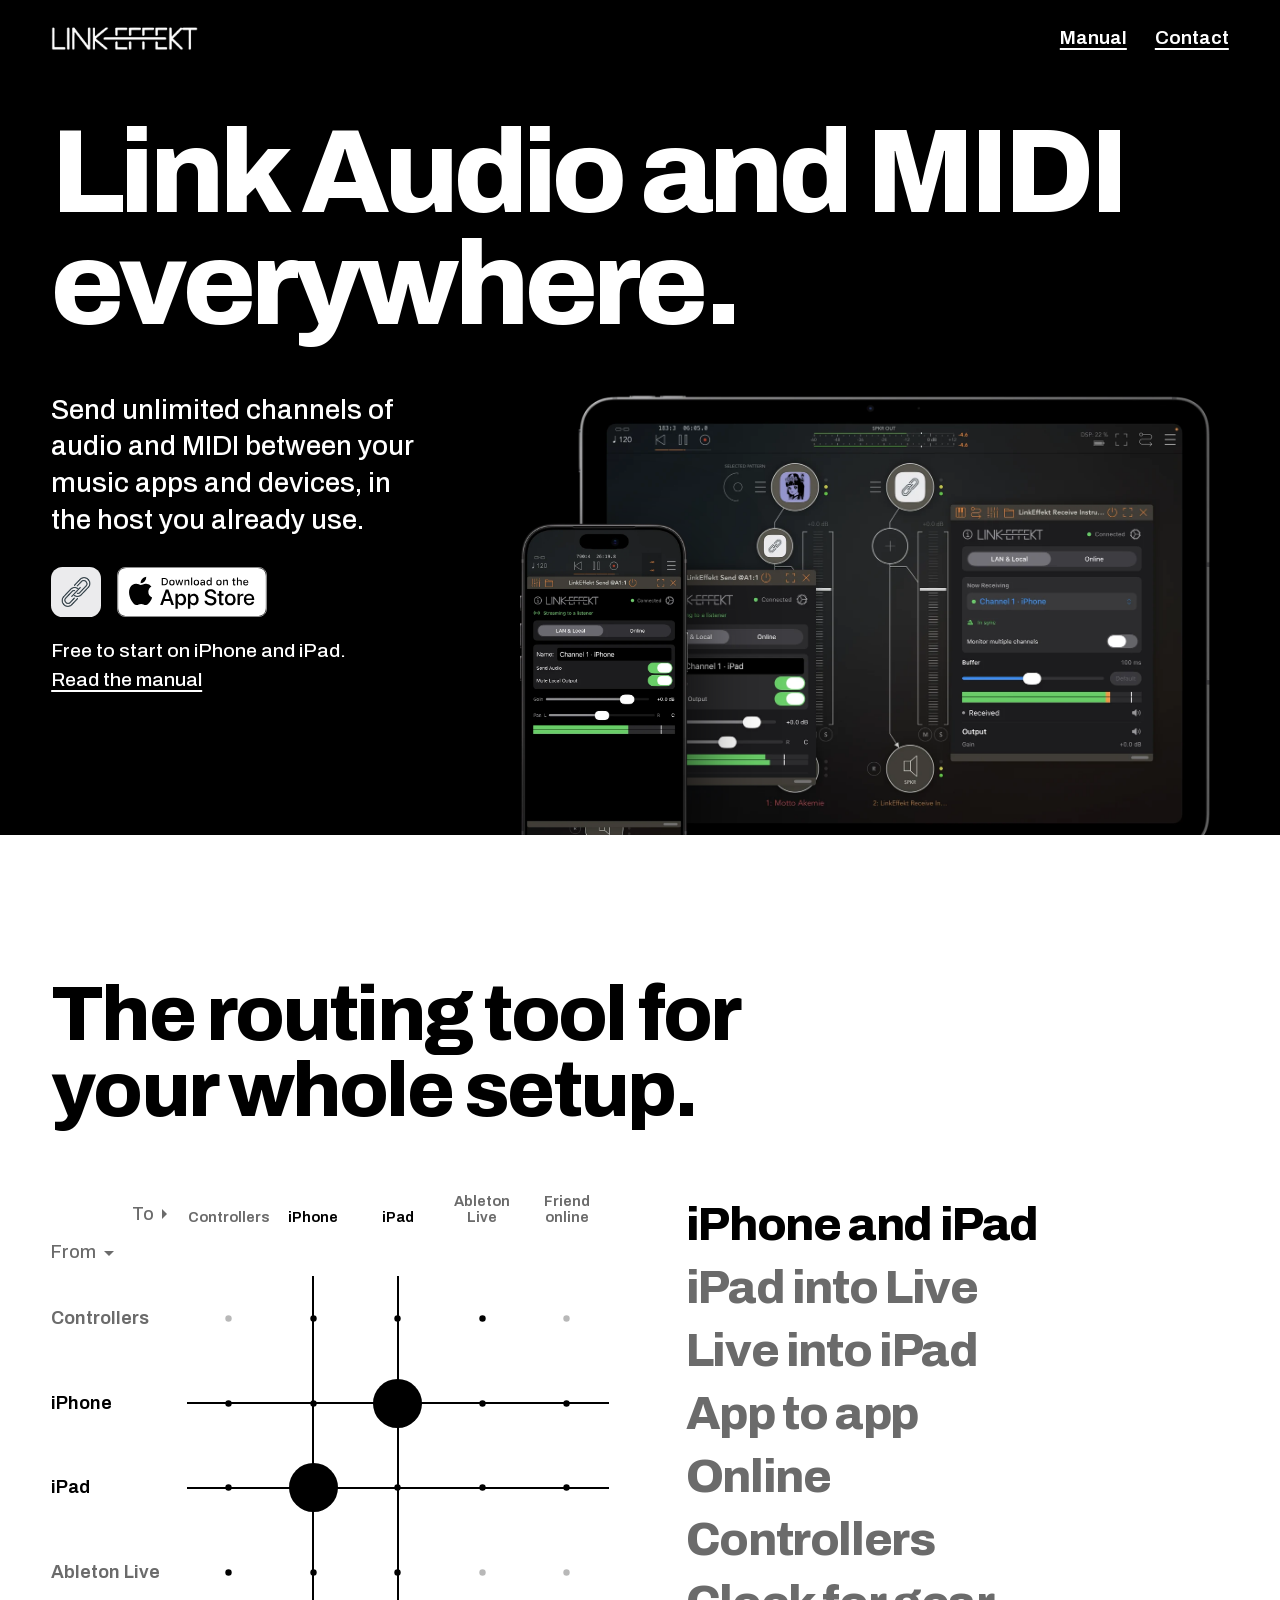
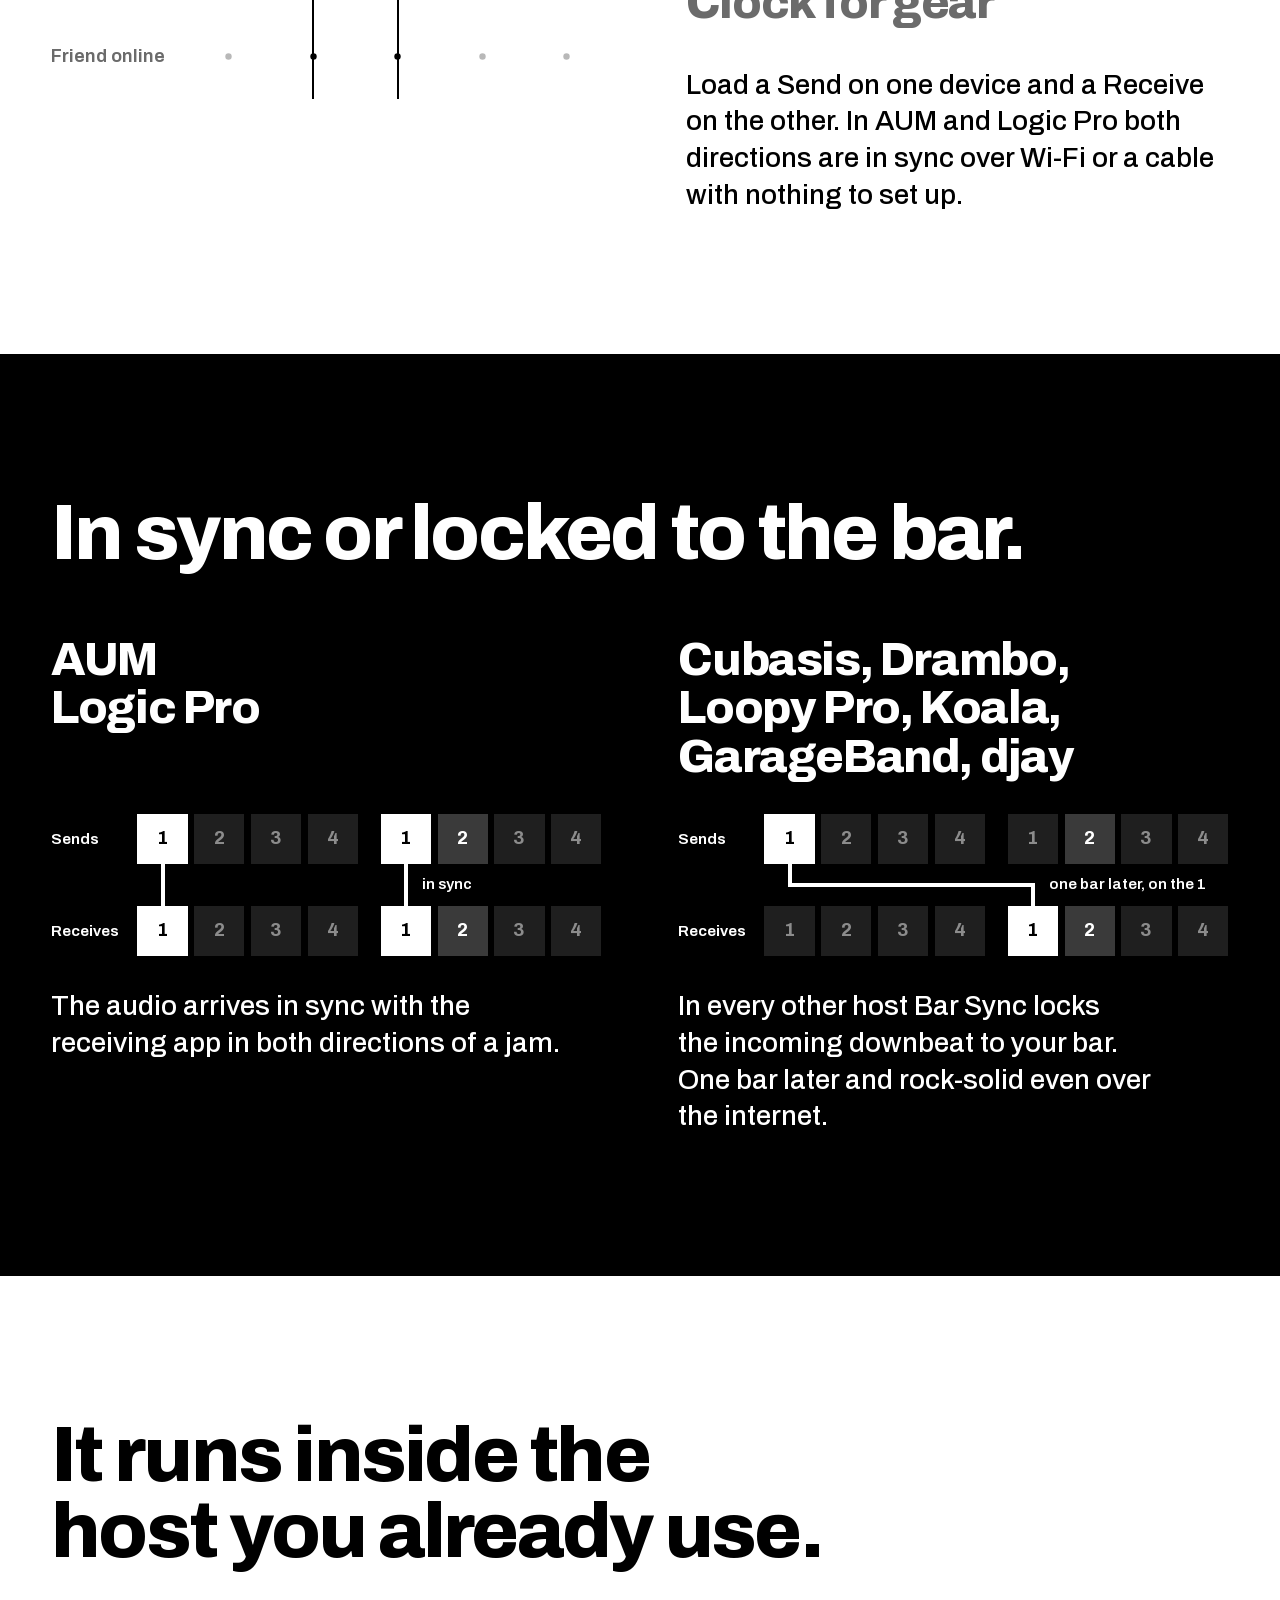
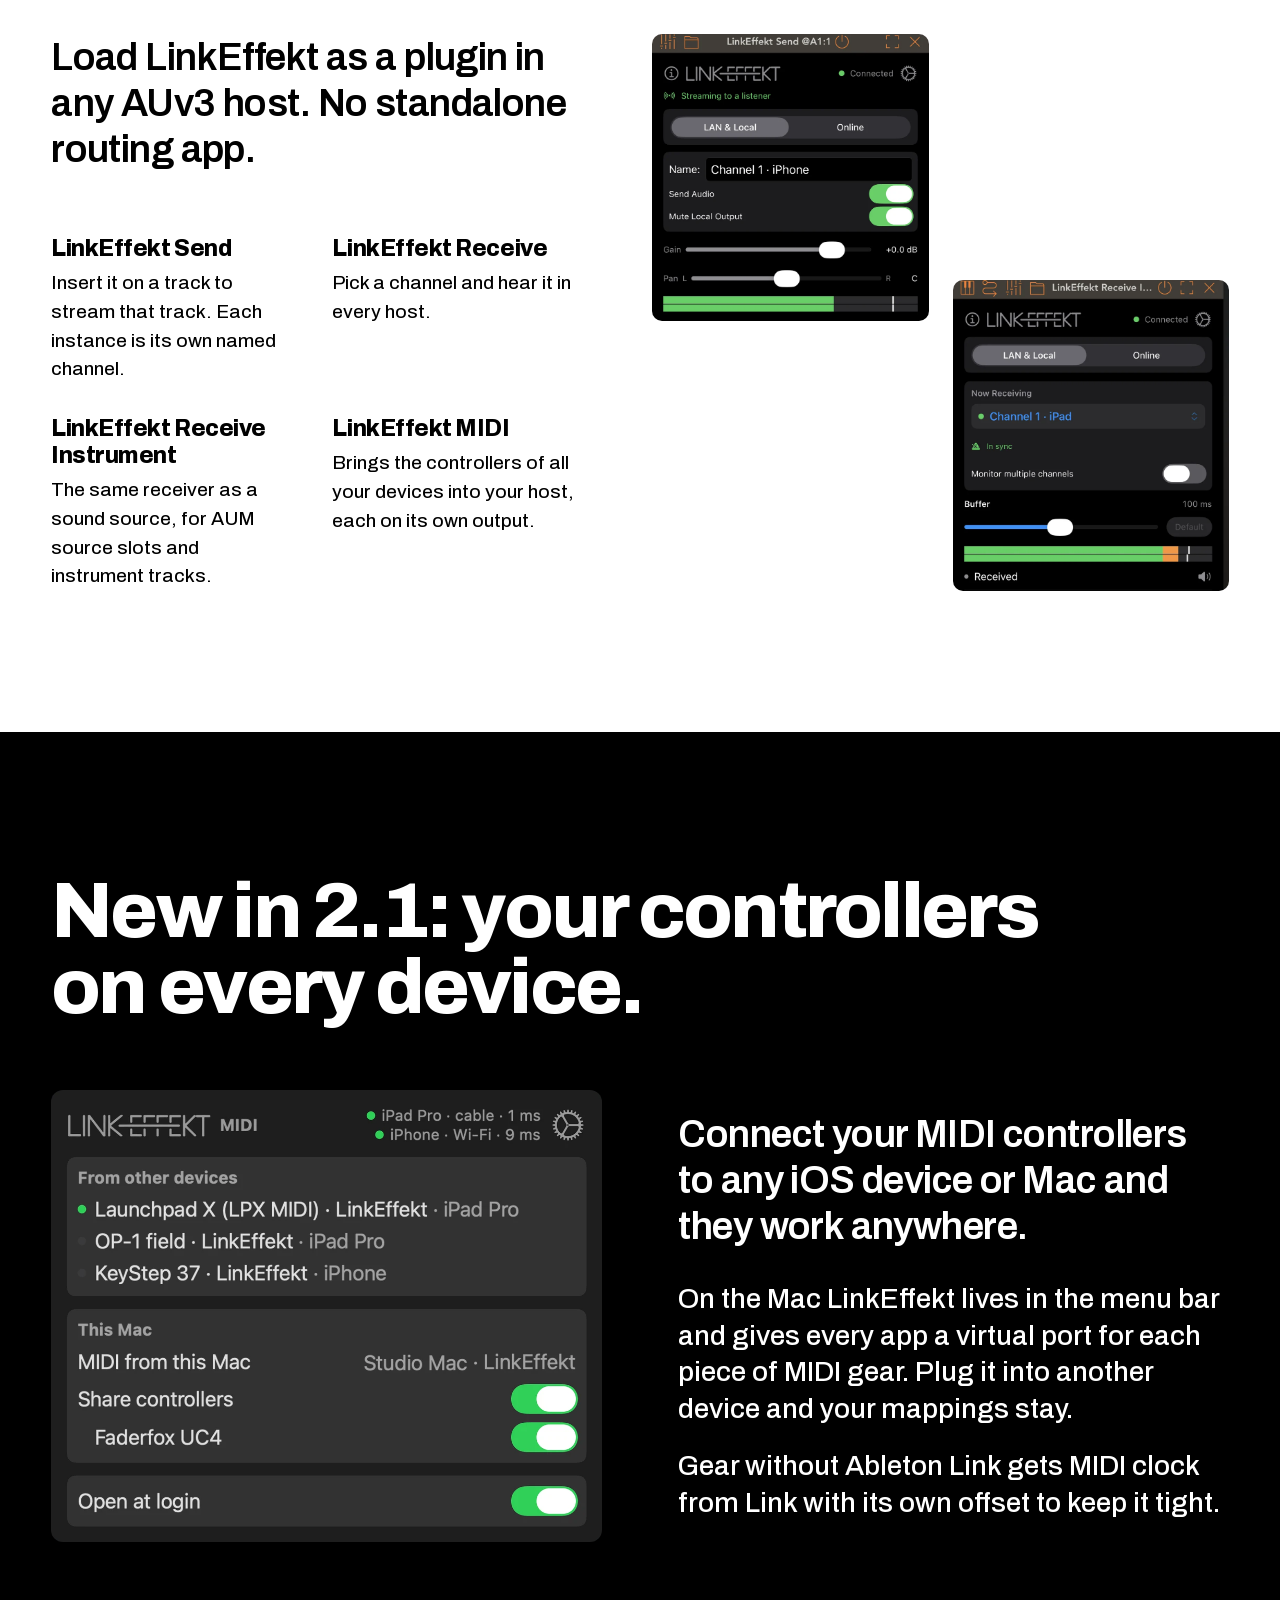
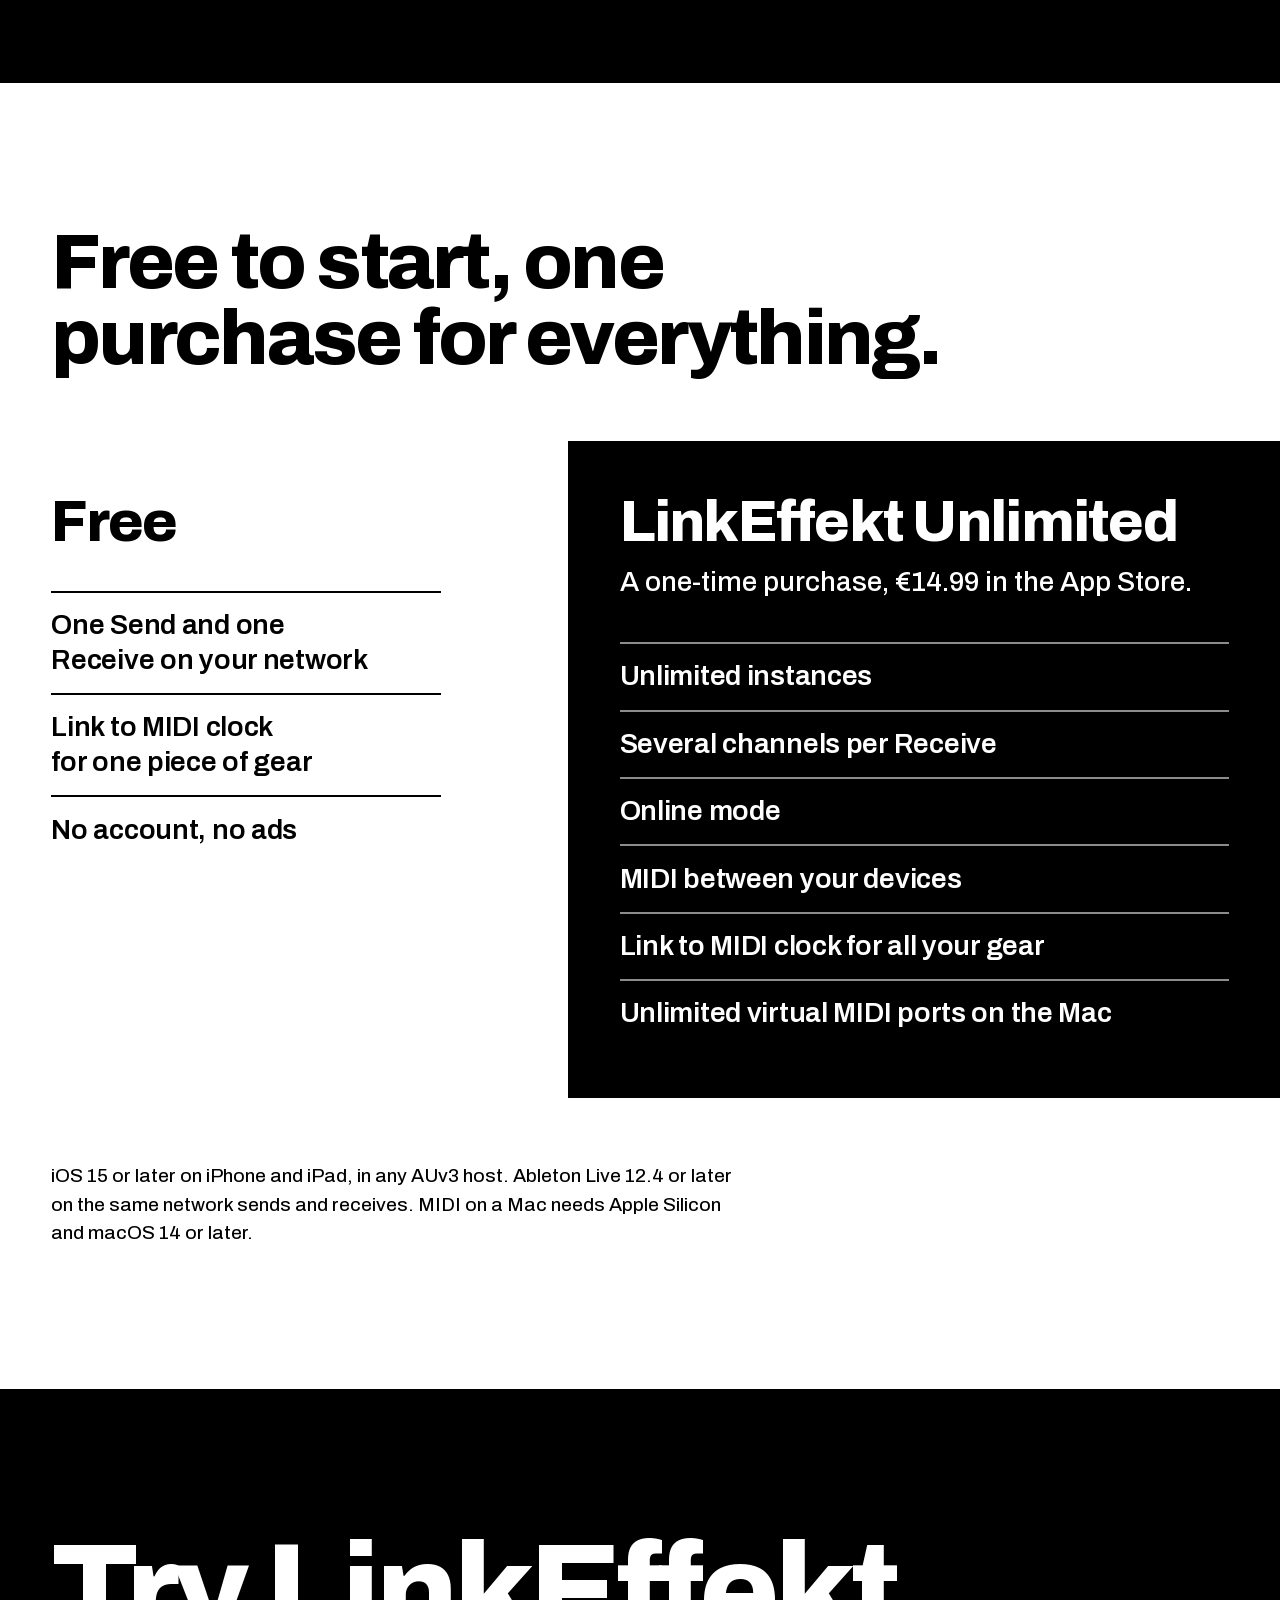
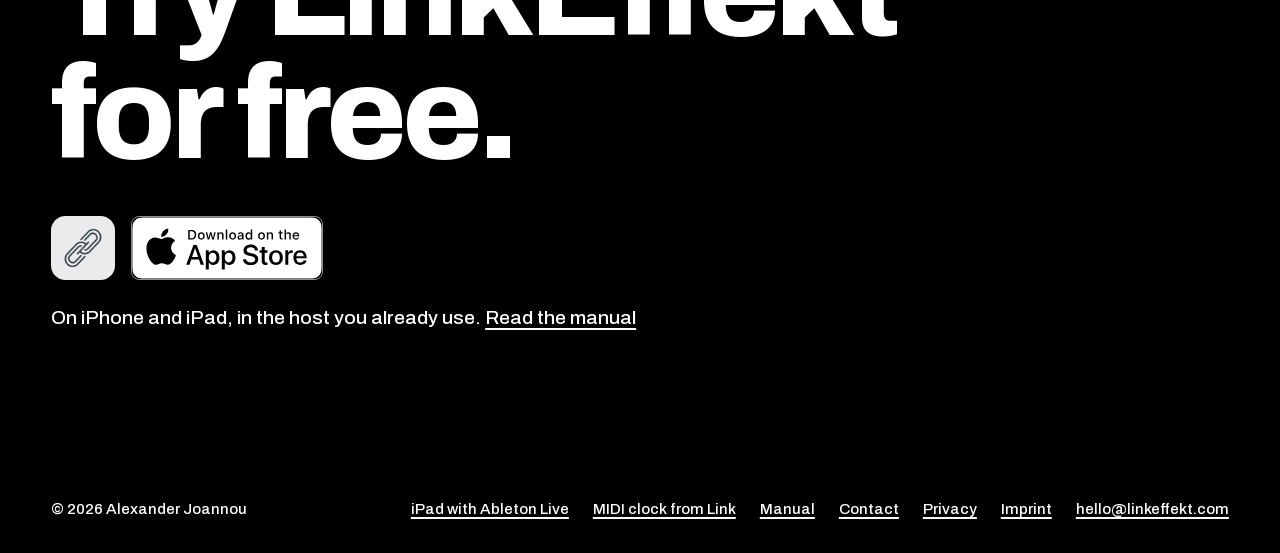
==== index.html @ 8db2a6bd "Anleitung „Sync external gear to Ableton Link“ (ableton-link-midi-clock.html): MIDI-Clock erklärt, L" ====
<!DOCTYPE html>
<html lang="en">
<head>
<meta charset="utf-8">
<meta name="viewport" content="width=device-width, initial-scale=1">
<title>LinkEffekt: stream audio and MIDI between your music apps</title>
<meta name="description" content="LinkEffekt streams audio and MIDI between your music apps and devices, in sync with Ableton Link. AUv3 plugins for iPhone and iPad, a Mac app for MIDI.">
<meta property="og:type" content="website">
<meta property="og:site_name" content="LinkEffekt">
<meta property="og:title" content="LinkEffekt: stream audio and MIDI between your music apps">
<meta property="og:description" content="LinkEffekt streams audio and MIDI between your music apps and devices, in sync with Ableton Link. AUv3 plugins for iPhone and iPad, a Mac app for MIDI.">
<meta property="og:url" content="https://linkeffekt.com/">
<meta property="og:image" content="https://linkeffekt.com/og-home.png">
<meta property="og:image:width" content="1200">
<meta property="og:image:height" content="630">
<meta property="og:image:alt" content="Link Audio and MIDI everywhere: an iPhone running LinkEffekt Send and an iPad running LinkEffekt Receive in AUM.">
<meta name="twitter:card" content="summary_large_image">
<link rel="icon" type="image/png" href="favicon-64.png">
<link rel="apple-touch-icon" href="icon-180.png">
<link rel="preload" href="fonts/archivo-var.woff2" as="font" type="font/woff2" crossorigin>
<link rel="stylesheet" href="home.css?v=24">
<script>document.documentElement.classList.add('js')</script>
</head>
<body>

<header class="bar dark">
  <a class="logo-link" href="./" aria-label="LinkEffekt home"><img src="logo-dark.png" width="759" height="134" alt="LinkEffekt"></a>
  <nav>
    <a href="manual.html">Manual</a>
    <a href="contact.html">Contact</a>
  </nav>
</header>

<main>

<section class="stage dark" aria-labelledby="title">
  <h1 id="title">Link Audio and MIDI<br> everywhere.</h1>
  <div class="stage-side">
    <p class="sub">Send unlimited channels of audio and MIDI between your music apps and devices, in the host you already use.</p>
    <div class="stage-action">
      <img class="icon" src="icon-180.png" width="180" height="180" alt="">
      <a class="badge" href="https://apps.apple.com/app/linkeffekt/id6759493415"><img src="img/home/app-store-badge-white.svg" width="150" height="50" alt="Download on the App Store"></a>
    </div>
    <p class="fine">Free to start on iPhone and iPad. <a href="manual.html">Read the manual</a></p>
  </div>
  <div class="devices">
    <img class="d-ipad" src="img/home/ipad-receive.webp" width="1400" height="1015" alt="iPad running AUM with LinkEffekt Receive: Channel 1 · iPhone, in sync.">
    <img class="d-iphone" src="img/home/iphone-send.webp" width="520" height="1063" alt="iPhone running AUM with LinkEffekt Send: Channel 1 · iPhone, streaming to a listener.">
  </div>
</section>

<section class="routes" aria-labelledby="routes-title">
  <h2 id="routes-title">The routing tool for your whole setup.</h2>
  <div class="matrix" id="matrix" aria-hidden="true"></div>
  <div class="patch">
    <div class="strips" role="group" aria-label="Pick a setup">
      <button type="button" class="strip" data-route="jam" aria-pressed="true">iPhone and iPad</button>
      <button type="button" class="strip" data-route="live" aria-pressed="false">iPad into Live</button>
      <button type="button" class="strip" data-route="back" aria-pressed="false">Live into iPad</button>
      <button type="button" class="strip" data-route="apps" aria-pressed="false">App to app</button>
      <button type="button" class="strip" data-route="online" aria-pressed="false">Online</button>
      <button type="button" class="strip" data-route="midi" aria-pressed="false">Controllers</button>
      <button type="button" class="strip" data-route="clock" aria-pressed="false">Clock for gear</button>
    </div>
    <div class="notes" aria-live="polite">
      <p data-route="jam">Load a Send on one device and a Receive on the other. In AUM and Logic Pro both directions are in sync over Wi-Fi or a cable with nothing to set up.</p>
      <p data-route="live">Each iPad track shows up in Ableton Live 12.4 or later as its own Link Audio channel, with no audio interface in between.</p>
      <p data-route="back">Live’s tracks play in your iPad host. Bar Sync locks them to your bar.</p>
      <p data-route="apps">From one app into another on the same device in sync and with almost no delay. No Wi-Fi and no Link setup.</p>
      <p data-route="online">Create a room, share the code and jam over the internet. Bar Sync delays by whole bars, so your partner’s “1” lands on your “1”.</p>
      <p data-route="midi">Connect your controllers to any iOS device or Mac and they work anywhere. Controllers and other MIDI gear get virtual ports so you keep all your mappings.</p>
      <p data-route="clock">Gear plugged into your iPad, iPhone or Mac gets MIDI clock from Ableton Link with its own offset for each piece.</p>
    </div>
  </div>
</section>

<section class="beat dark" aria-labelledby="beat-title">
  <h2 id="beat-title">In sync or locked to the bar.</h2>
  <div class="beat-pair">
    <div>
      <p class="hosts">AUM<br>Logic Pro</p>
      <div class="seq seq-same" role="img" aria-label="Two bars of four beats. The app that sends and the app that receives hit the same beat.">
        <span class="trk">Sends</span><div class="lane" data-lane><i class="pad hit">1</i><i class="pad">2</i><i class="pad">3</i><i class="pad">4</i><i class="pad hit">1</i><i class="pad">2</i><i class="pad">3</i><i class="pad">4</i></div>
        <div class="tie"><span>in sync</span></div>
        <span class="trk">Receives</span><div class="lane" data-lane><i class="pad hit">1</i><i class="pad">2</i><i class="pad">3</i><i class="pad">4</i><i class="pad hit">1</i><i class="pad">2</i><i class="pad">3</i><i class="pad">4</i></div>
      </div>
      <p class="say">The audio arrives in sync with the receiving app in both directions of a jam.</p>
    </div>
    <div>
      <p class="hosts hosts-small">Cubasis, Drambo, Loopy Pro, Koala, GarageBand, djay</p>
      <div class="seq seq-bar" role="img" aria-label="Two bars of four beats. With Bar Sync the downbeat that is sent arrives exactly one bar later, on the downbeat of the app that receives.">
        <span class="trk">Sends</span><div class="lane" data-lane><i class="pad hit">1</i><i class="pad">2</i><i class="pad">3</i><i class="pad">4</i><i class="pad">1</i><i class="pad">2</i><i class="pad">3</i><i class="pad">4</i></div>
        <div class="tie"><span>one bar later, on the 1</span></div>
        <span class="trk">Receives</span><div class="lane" data-lane><i class="pad">1</i><i class="pad">2</i><i class="pad">3</i><i class="pad">4</i><i class="pad hit">1</i><i class="pad">2</i><i class="pad">3</i><i class="pad">4</i></div>
      </div>
      <p class="say">In every other host Bar Sync locks the incoming downbeat to your bar. One bar later and rock-solid even over the internet.</p>
    </div>
  </div>
</section>

<section class="host" aria-labelledby="host-title">
  <h2 id="host-title">It runs inside the host you already use.</h2>
  <p class="lead">Load LinkEffekt as a plugin in any AUv3 host. No standalone routing app.</p>
  <div class="host-shots">
    <img src="img/home/plugin-send.webp" width="800" height="833" alt="LinkEffekt Send in AUM: Channel 1 · iPhone, its status line reads Streaming to a listener.">
    <img src="img/home/plugin-receive.webp" width="800" height="901" alt="LinkEffekt Receive in AUM, playing Channel 1 · iPad, status In sync, Buffer 100 ms.">
  </div>
  <dl>
    <div><dt>LinkEffekt Send</dt><dd>Insert it on a track to stream that track. Each instance is its own named channel.</dd></div>
    <div><dt>LinkEffekt Receive</dt><dd>Pick a channel and hear it in every host.</dd></div>
    <div><dt>LinkEffekt Receive Instrument</dt><dd>The same receiver as a sound source, for AUM source slots and instrument tracks.</dd></div>
    <div><dt>LinkEffekt MIDI</dt><dd>Brings the controllers of all your devices into your host, each on its own output.</dd></div>
  </dl>
</section>

<section class="midi dark" id="midi" aria-labelledby="midi-title">
  <h2 id="midi-title">New in 2.1: your controllers on every device.</h2>
  <img class="midi-shot" src="img/home/mac-midi.webp" width="1056" height="868" loading="lazy" alt="LinkEffekt MIDI on the Mac: controllers from an iPad Pro and an iPhone listed as ports, Share controllers switched on for a Faderfox UC4.">
  <div class="midi-text">
    <p class="lead">Connect your MIDI controllers to any iOS device or Mac and they work anywhere.</p>
    <p>On the Mac LinkEffekt lives in the menu bar and gives every app a virtual port for each piece of MIDI gear. Plug it into another device and your mappings stay.</p>
    <p>Gear without Ableton Link gets MIDI clock from Link with its own offset to keep it tight.</p>
  </div>
</section>

<section class="price" aria-labelledby="price-title">
  <h2 id="price-title">Free to start, one purchase for everything.</h2>
  <div class="price-pair">
    <div class="tier">
      <h3>Free</h3>
      <ul>
        <li>One Send and one Receive on your network</li>
        <li>Link to MIDI clock for one piece of gear</li>
        <li>No account, no ads</li>
      </ul>
    </div>
    <div class="tier tier-full dark">
      <h3>LinkEffekt Unlimited</h3>
      <p class="once">A one-time purchase, €14.99 in the App Store.</p>
      <ul>
        <li>Unlimited instances</li>
        <li>Several channels per Receive</li>
        <li>Online mode</li>
        <li>MIDI between your devices</li>
        <li>Link to MIDI clock for all your gear</li>
        <li>Unlimited virtual MIDI ports on the Mac</li>
      </ul>
    </div>
  </div>
  <p class="needs">iOS 15 or later on iPhone and iPad, in any AUv3 host. Ableton Live 12.4 or later on the same network sends and receives. MIDI on a Mac needs Apple Silicon and macOS 14 or later.</p>
</section>

<section class="close dark" aria-labelledby="close-title">
  <h2 id="close-title">Try LinkEffekt for free.</h2>
  <div class="stage-action">
    <img class="icon" src="icon-180.png" width="180" height="180" alt="">
    <a class="badge" href="https://apps.apple.com/app/linkeffekt/id6759493415"><img src="img/home/app-store-badge-white.svg" width="150" height="50" alt="Download on the App Store"></a>
  </div>
  <p class="fine">On iPhone and iPad, in the host you already use. <a href="manual.html">Read the manual</a></p>
</section>

</main>

<footer class="foot dark">
  <span>© 2026 Alexander Joannou</span>
  <span><a href="ableton-ipad.html">iPad with Ableton Live</a><a href="ableton-link-midi-clock.html">MIDI clock from Link</a><a href="manual.html">Manual</a><a href="contact.html">Contact</a><a href="privacy.html">Privacy</a><a href="imprint.html">Imprint</a><a href="mailto:hello@linkeffekt.com">hello@linkeffekt.com</a></span>
</footer>

<script src="home.js?v=9"></script>
</body>
</html>
---- home.css ----
/* LinkEffekt homepage: black, white, one clock. */

@font-face {
  font-family: "Archivo";
  src: url("fonts/archivo-var.woff2") format("woff2");
  font-weight: 400 800;
  font-stretch: 62% 125%;
  font-display: swap;
}

:root {
  --t-body: clamp(1.05rem, 1rem + .25vw, 1.2rem);
  --t-lead: clamp(1.3rem, 1.1rem + .8vw, 1.75rem);
  --t-h3: clamp(1.8rem, 1.3rem + 2vw, 2.9rem);
  --t-h2: clamp(2.4rem, 1.2rem + 4.6vw, 5.4rem);
  --t-h1: clamp(2.6rem, .6rem + 7.4vw, 7.5rem);

  --edge: clamp(1.25rem, 4vw, 3.5rem);
  --gap-section: clamp(5rem, 11vw, 10rem);
  --gap-head: clamp(2.5rem, 5vw, 4.5rem);
  --out: cubic-bezier(.16, 1, .3, 1);
}

/* Two grounds. Every colour on the page is one of these four per ground. */
body { --ink: #000; --ground: #fff; --idle: #e9e9e9; --dim: #6b6b6b; }
.dark { --ink: #fff; --ground: #000; --idle: #1f1f1f; --dim: #8c8c8c; }

* { margin: 0; padding: 0; box-sizing: border-box; }

html { background: #000; -webkit-text-size-adjust: 100%; scrollbar-color: #5c5c5c #000; }

body, .dark { background: var(--ground); color: var(--ink); }
body {
  font-family: "Archivo", Helvetica, sans-serif;
  font-size: var(--t-body);
  font-weight: 450;
  line-height: 1.5;
  -webkit-font-smoothing: antialiased;
}

::selection { background: var(--ink); color: var(--ground); }

img { display: block; max-width: 100%; height: auto; }

a { color: inherit; text-decoration: underline; text-decoration-thickness: 2px; text-underline-offset: .22em; }
a:hover { text-decoration-thickness: 4px; }

:focus-visible { outline: 3px solid var(--ink); outline-offset: 4px; }

h1, h2 {
  font-weight: 800;
  letter-spacing: -.035em;
  line-height: .98;
  text-wrap: balance;
}
h1 { font-size: clamp(1.5rem, calc((100vw - 2 * var(--edge)) / 9.9), 11rem); white-space: nowrap; letter-spacing: -.04em; line-height: .94; }
h2 { font-size: var(--t-h2); max-width: 21ch; }
h3 { font-size: var(--t-h3); font-weight: 800; letter-spacing: -.03em; line-height: 1.05; }

.lead, .sub, .say, .notes p { font-size: var(--t-lead); line-height: 1.32; font-weight: 500; text-wrap: pretty; }

section { padding: var(--gap-section) var(--edge); }

/* ---------- header ---------- */

.bar {
  display: flex; align-items: center; justify-content: space-between;
  padding: 1.5rem var(--edge) 0;
}
.logo-link img { height: 26px; width: auto; filter: brightness(0) invert(1); }
.bar nav { display: flex; gap: 1.75rem; font-weight: 600; }

/* ---------- stage: the app, large ---------- */

.stage {
  padding-top: clamp(2.5rem, 5vw, 4.5rem); padding-bottom: 0;
  display: grid; gap: clamp(2rem, 4vw, 3.5rem) clamp(2rem, 4vw, 4rem);
  overflow: hidden;
}
.stage-side { max-width: 30rem; }
.stage-action { display: flex; align-items: center; gap: 1rem; margin-top: 1.75rem; }
.icon { width: 50px; height: 50px; border-radius: 11.5px; }
.badge { display: block; }
.dark .badge img { border-radius: 8px; outline: 1px solid var(--dim); outline-offset: -1px; }
.fine { margin-top: 1.25rem; font-weight: 500; }
.fine a { white-space: nowrap; }

.devices { position: relative; }
.d-ipad { width: 100%; }
.d-iphone { position: absolute; left: -9%; bottom: -4%; width: 27%; }
.devices img { filter: drop-shadow(0 30px 40px rgba(0, 0, 0, .8)); }

@media (min-width: 900px) {
  .stage { grid-template-columns: minmax(0, 24rem) minmax(0, 1fr); align-items: start; }
  .stage h1 { grid-column: 1 / -1; }
  .stage-side { padding-bottom: var(--gap-section); }
  .devices { margin: 0 2% -11% 12%; }
}
@media (max-width: 899px) {
  .stage { grid-template-columns: minmax(0, 1fr); }
  .devices { margin: 0 0 -8% 9%; }
}

/* ---------- routes: the pin matrix ---------- */

.routes { display: grid; gap: var(--gap-head) clamp(2rem, 6vw, 6rem); }
@media (min-width: 1040px) {
  .routes { grid-template-columns: auto minmax(0, 1fr); align-items: start; }
  .routes h2 { grid-column: 1 / -1; }
}

.matrix {
  --cell: clamp(46px, 6.6vw, 92px);
  display: grid; grid-template-columns: max-content repeat(5, var(--cell));
  grid-template-rows: auto auto; grid-auto-rows: var(--cell);
  align-items: center; justify-items: center;
  font-weight: 650; font-size: clamp(.9rem, .8rem + .4vw, 1.15rem);
  width: max-content;
}
.m-axis { color: var(--dim); font-weight: 500; display: flex; align-items: center; gap: .45em; }
.m-axis::after { content: ""; border: .32em solid transparent; }
.m-to { justify-self: end; align-self: end; padding: 0 1.1em .62em 0; }
.m-to::after { border-left-color: currentColor; border-right-width: 0; }
.m-from { justify-self: start; padding-bottom: .6em; }
.m-from::after { border-top-color: currentColor; border-bottom-width: 0; margin-top: .15em; }
.m-fill { grid-column: 2 / -1; }
.m-col, .m-row { color: var(--dim); transition: color .3s var(--out); }
.m-col { padding-bottom: .9em; align-self: end; text-align: center; line-height: 1.15; max-width: var(--cell); font-size: .8em; }
.m-row { justify-self: start; padding-right: 1.2em; white-space: nowrap; }
.m-col.on, .m-row.on { color: var(--ink); }

.pin {
  appearance: none; border: 0; background: none; padding: 0; font: inherit;
  width: var(--cell); height: var(--cell);
  display: grid; place-items: center; position: relative;
}
button.pin { cursor: pointer; }
/* the line of an active row or column runs through its cells, one after the other */
.pin::before, .pin::after { content: ""; position: absolute; background: var(--ink); pointer-events: none; transition: transform .14s linear; }
.pin::before { left: 50%; top: 0; bottom: 0; width: 2px; margin-left: -1px; transform: scaleY(0); transform-origin: top; }
.pin::after { top: 50%; left: 0; right: 0; height: 2px; margin-top: -1px; transform: scaleX(0); transform-origin: left; }
.pin.col-on::before { transform: none; transition-delay: calc(var(--r) * 70ms); }
.pin.row-on::after { transform: none; transition-delay: calc(var(--c) * 70ms); }
.pin i {
  display: block; width: 58%; height: 58%; border-radius: 50%;
  background: var(--ink); position: relative; z-index: 1;
  transform: scale(.13);
  transition: transform .5s var(--out);
}
span.pin i { opacity: .28; }
span.pin.row-on i, span.pin.col-on i { opacity: 1; }
button.pin:hover i { transform: scale(.34); }
.pin.on i, button.pin.on:hover i { transform: scale(1); }

/* the setups as a list to pick from */
.strips { display: flex; flex-direction: column; align-items: flex-start; }
.strip {
  appearance: none; border: 0; background: none; cursor: pointer;
  padding: .12em 0; text-align: left;
  color: var(--dim);
  font: inherit; font-size: var(--t-h3); font-weight: 800; letter-spacing: -.03em; line-height: 1.12;
  transition: color .2s ease-out;
}
.strip:hover { color: var(--ink); }
.strip[aria-pressed="true"] { color: var(--ink); }

.notes { margin-top: 2rem; min-height: calc(var(--t-lead) * 1.32 * 4); }
.notes p { max-width: 36ch; }
.notes p + p { margin-top: 1rem; }
.js .notes p { display: none; margin: 0; }
.js .notes p.active { display: block; }

/* ---------- beat ---------- */

.beat-pair { display: grid; grid-template-columns: 1fr 1fr; gap: 4rem clamp(2rem, 6vw, 6rem); margin-top: var(--gap-head); align-items: start; }
.hosts { font-weight: 800; font-size: var(--t-h3); line-height: 1.05; letter-spacing: -.03em; max-width: 18ch; min-height: 3.15em; }
.beat-pair > div { min-width: 0; }
.say { margin-top: 2rem; max-width: 34ch; }

/* two tracks of two bars, tied where the sent beat is heard */
.seq {
  --lab: 5.4rem; --g: clamp(.25rem, .5vw, .45rem); --sp: clamp(.3rem, .8vw, .7rem);
  --w: calc((100cqw - var(--lab) - var(--sp) - 8 * var(--g)) / 8);
  container-type: inline-size;
  display: grid; grid-template-columns: var(--lab) minmax(0, 1fr); align-items: center;
  margin-top: 2rem;
}
.trk { font-weight: 650; font-size: .95rem; }
.lane { display: grid; grid-template-columns: repeat(4, var(--w)) var(--sp) repeat(4, var(--w)); gap: var(--g); }
.lane .pad:nth-child(5) { grid-column: 6; }
.pad { height: var(--w); background: var(--idle); display: grid; place-items: center; font-style: normal; font-weight: 700; font-size: clamp(.8rem, .6rem + .7vw, 1.2rem); color: var(--dim); }
.pad.now { background: #3a3a3a; color: var(--ink); }
.pad.hit, .pad.hit.now { background: var(--ink); color: var(--ground); }

.tie { grid-column: 2; position: relative; height: 2.6rem; --x5: calc(4.5 * var(--w) + 5 * var(--g) + var(--sp)); }
.tie::before, .tie::after { content: ""; position: absolute; box-sizing: border-box; }
.tie span { position: absolute; top: 50%; right: 0; transform: translateY(-50%); font-weight: 600; font-size: .95rem; line-height: 1.15; text-wrap: balance; }
.seq-same .tie::before, .seq-same .tie::after { top: 0; bottom: 0; width: 4px; background: var(--ink); }
.seq-same .tie::before { left: calc(var(--w) / 2 - 2px); }
.seq-same .tie::after { left: calc(var(--x5) - 2px); }
.seq-same .tie span { left: calc(var(--x5) + 1rem); }
.seq-bar .tie::before { left: calc(var(--w) / 2 - 2px); top: 0; height: calc(50% + 2px); width: calc(var(--x5) - var(--w) / 2 + 4px); border-left: 4px solid var(--ink); border-bottom: 4px solid var(--ink); }
.seq-bar .tie::after { left: calc(var(--x5) - 2px); top: 50%; bottom: 0; width: 4px; background: var(--ink); }
.seq-bar .tie span { left: calc(var(--x5) + 1rem); }

/* ---------- inside the host ---------- */

.host { display: grid; grid-template-columns: 1fr 1.1fr; gap: var(--gap-head) clamp(2rem, 6vw, 6rem); align-items: start; }
.host h2 { grid-column: 1 / -1; }
.host .lead { grid-column: 1; max-width: 30ch; font-size: clamp(1.5rem, 1.1rem + 1.7vw, 2.4rem); line-height: 1.2; font-weight: 600; letter-spacing: -.015em; }
.host-shots { grid-column: 2; grid-row: 2 / span 2; align-self: stretch; display: flex; gap: clamp(.75rem, 2vw, 1.5rem); align-items: flex-start; }
.host-shots img:nth-child(2) { align-self: flex-end; }
.host-shots img { flex: 1 1 0; min-width: 0; border-radius: 10px; }
.host dl { grid-column: 1; display: grid; grid-template-columns: 1fr 1fr; gap: 2rem clamp(1.5rem, 3vw, 3rem); align-self: end; }
.host dl > div { min-width: 0; }
.host dt { font-weight: 800; font-size: clamp(1.2rem, 1.05rem + .5vw, 1.45rem); letter-spacing: -.02em; line-height: 1.15; }
.host dd { margin-top: .4rem; }

/* ---------- MIDI ---------- */

.midi { display: grid; grid-template-columns: 1fr 1fr; gap: var(--gap-head) clamp(2rem, 6vw, 6rem); align-items: start; }
.midi h2 { grid-column: 1 / -1; }
.midi-shot { border-radius: 12px; width: 100%; max-width: 620px; }
.midi-text { max-width: 42rem; }
.midi-text .lead { font-size: clamp(1.5rem, 1.1rem + 1.7vw, 2.4rem); line-height: 1.2; font-weight: 600; letter-spacing: -.015em; }
.midi-text p + p { margin-top: 1.25rem; font-size: var(--t-lead); line-height: 1.32; font-weight: 500; }
.midi-text .lead + p { margin-top: 2rem; }
.midi { align-items: center; }
.midi em { font-style: normal; font-weight: 700; white-space: nowrap; }

/* ---------- price: free on the page, Unlimited as the black field ---------- */

.price { padding-bottom: 0; }
.price-pair { display: grid; grid-template-columns: 1fr 1.5fr; gap: 0 clamp(2rem, 6vw, 6rem); margin-top: var(--gap-head); align-items: stretch; }
.tier { padding-block: clamp(2rem, 4vw, 3.5rem); }
.tier h3 { font-size: clamp(2rem, 1.2rem + 3vw, 3.6rem); }
.tier ul { list-style: none; margin-top: clamp(1.5rem, 3vw, 2.5rem); }
.tier li { font-size: var(--t-lead); font-weight: 600; line-height: 1.25; letter-spacing: -.01em; padding-block: .55em; border-top: 2px solid var(--ink); max-width: 26ch; text-wrap: balance; }
.tier-full { padding-inline: clamp(1.5rem, 4vw, 4rem) var(--edge); margin-right: calc(var(--edge) * -1); }
.tier-full li { max-width: none; border-top-color: var(--dim); }
.once { margin-top: .6rem; font-size: var(--t-lead); font-weight: 500; }
.needs { padding-block: var(--gap-head) var(--gap-section); max-width: 62ch; }

/* ---------- close ---------- */

.close { display: grid; gap: 2.5rem; }
.close .fine { margin-top: -1rem; }
.close h2 { font-size: clamp(3rem, 1rem + 9vw, 9rem); max-width: 15ch; line-height: .94; }
.close .stage-action { margin-top: 0; }
.close .icon { width: 64px; height: 64px; border-radius: 14.5px; }
.close .badge img { height: 64px; width: auto; }

.foot {
  display: flex; justify-content: space-between; gap: 1rem 2rem; flex-wrap: wrap;
  padding: 1.5rem var(--edge) 2rem;
  font-size: .95rem; font-weight: 500;
}
.foot span:last-child { display: flex; flex-wrap: wrap; gap: 1.5rem; }

/* ---------- narrow ---------- */

@media (max-width: 760px) {
  h2 { font-size: min(8.6vw, 3rem); }
  .close h2 { font-size: min(11vw, 4rem); }
  .host, .beat-pair, .price-pair, .midi { grid-template-columns: 1fr; }
  .tier-full { margin-inline: calc(var(--edge) * -1); padding-inline: var(--edge); }
  .tier li { max-width: none; }
  .host-shots { grid-column: 1; grid-row: auto; }
  .host-shots img:nth-child(2) { align-self: flex-start; }
  .host dl { grid-template-columns: 1fr; gap: 1.5rem; }
  .hosts { min-height: 0; }
  .seq { --lab: 4.6rem; }
  .tie span { font-size: .85rem; }
  .seq-same .tie span, .seq-bar .tie span { left: calc(var(--x5) + .6rem); }
  .matrix { --cell: calc((100vw - 2 * var(--edge) - 6.6rem) / 5); font-size: .8rem; grid-template-columns: 6.6rem repeat(5, var(--cell)); }
  .m-row { padding-right: .4em; }
  .m-col { font-size: .72em; overflow-wrap: anywhere; }
  .m-to { padding-right: .6em; }
  .routes { min-width: 0; }
  .notes { min-height: calc(var(--t-lead) * 1.32 * 6); }
}

/* Between phone and desktop the matrix stands alone above the list and fills the width. */
@media (min-width: 761px) and (max-width: 1039px) {
  .matrix { --cell: clamp(64px, 10vw, 92px); }
}

@media (prefers-reduced-motion: reduce) {
  * { transition: none !important; }
}
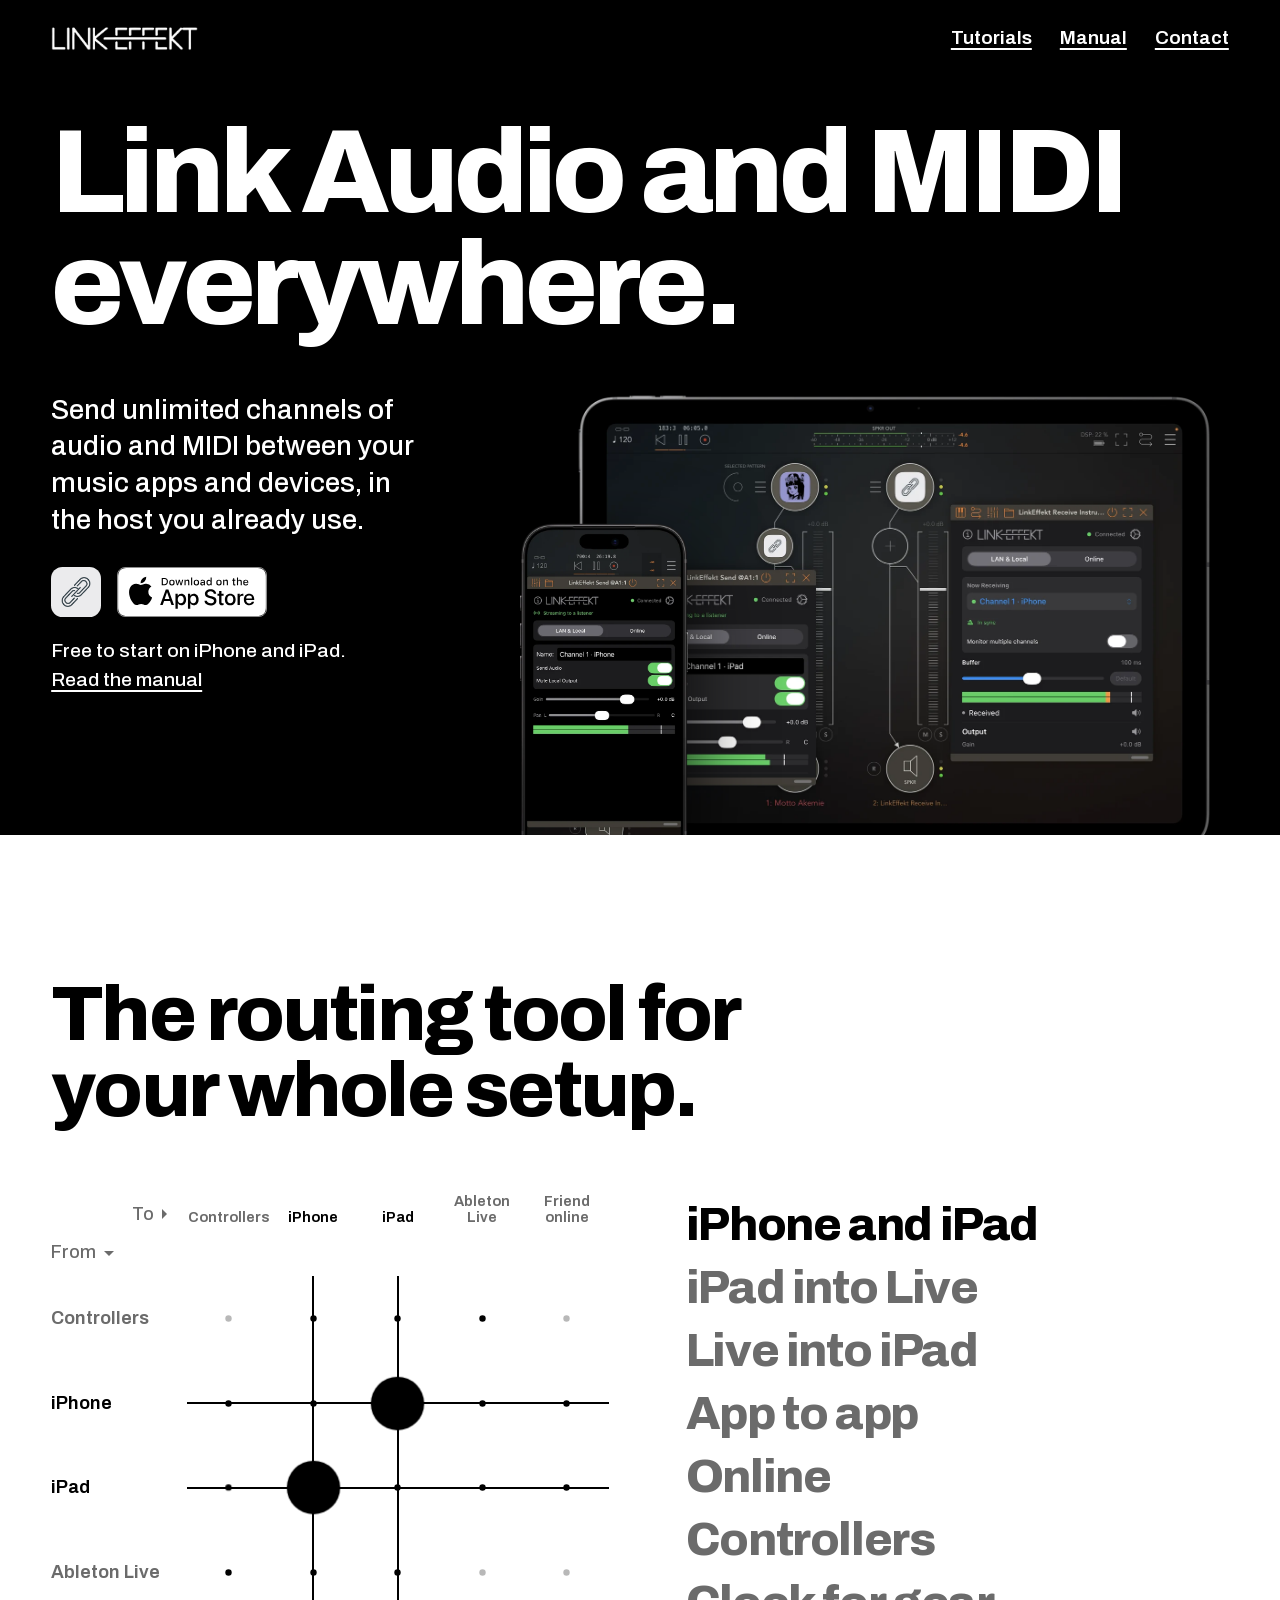
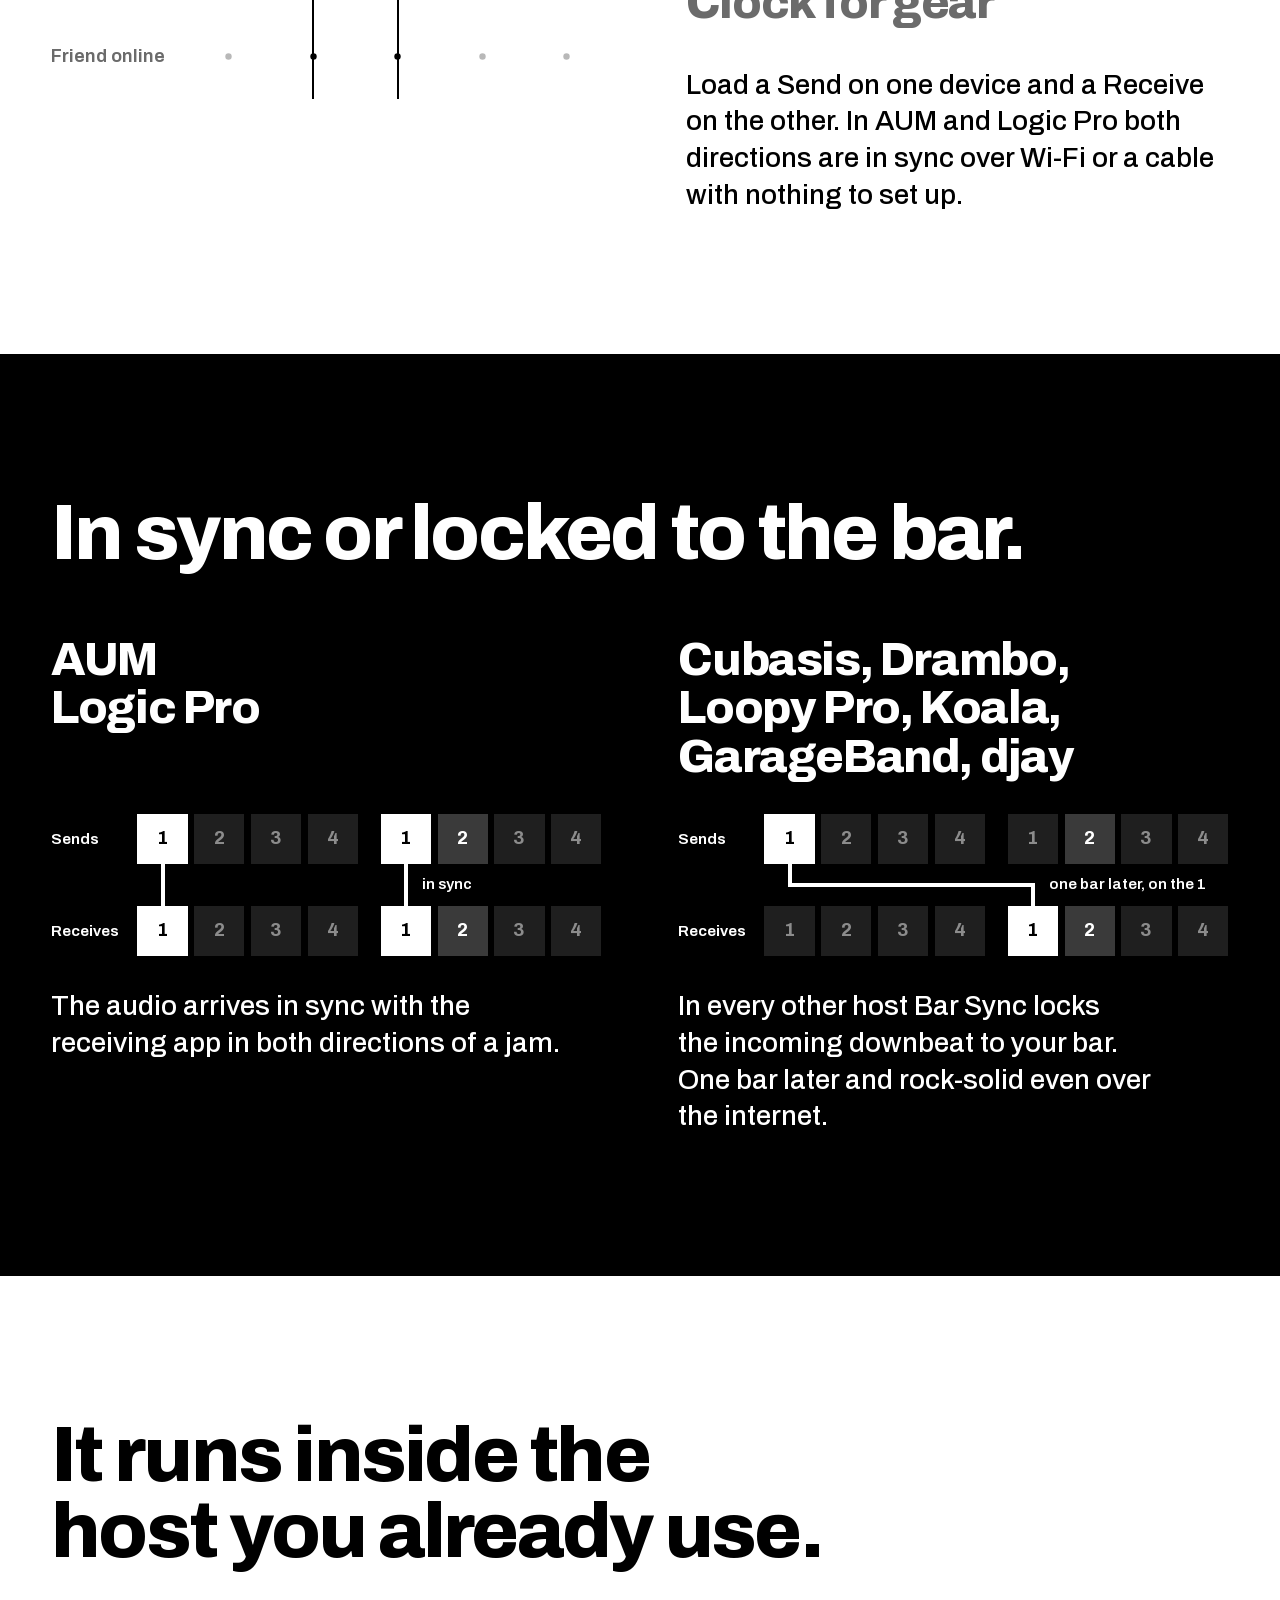
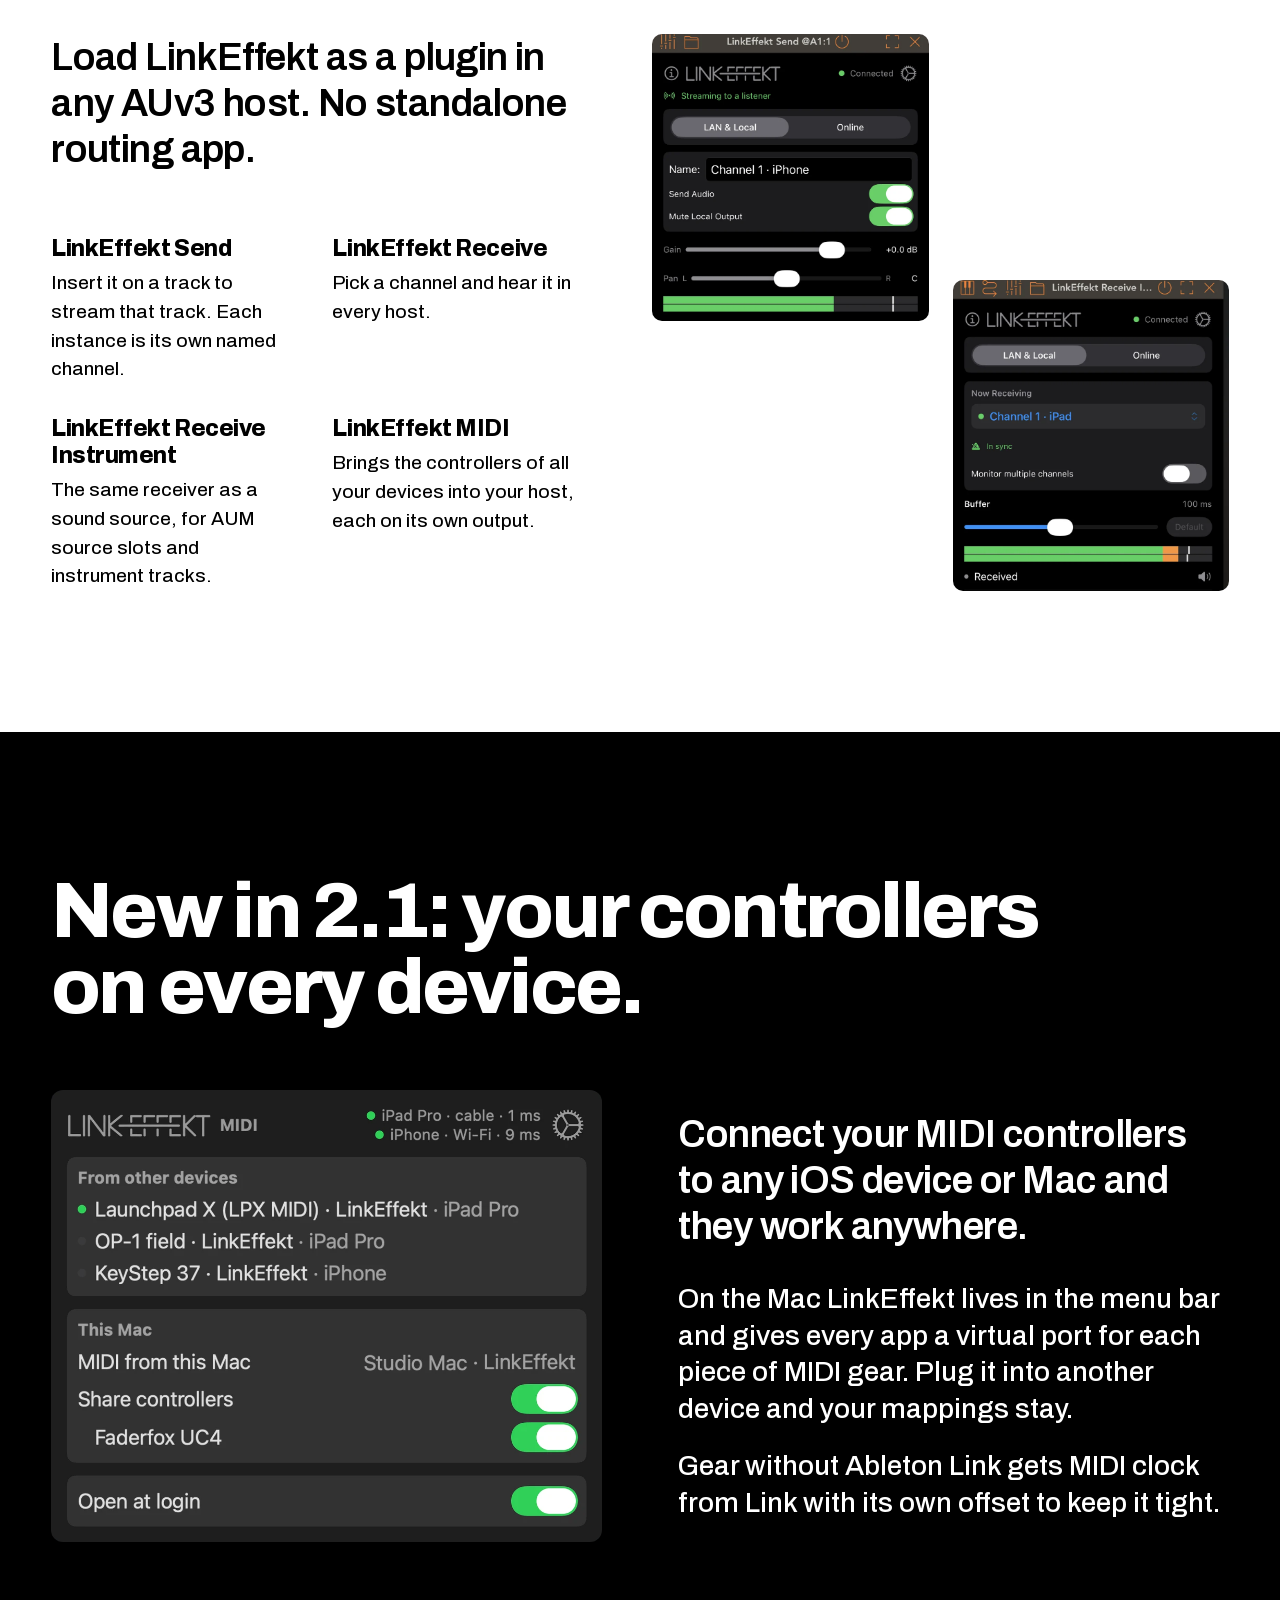
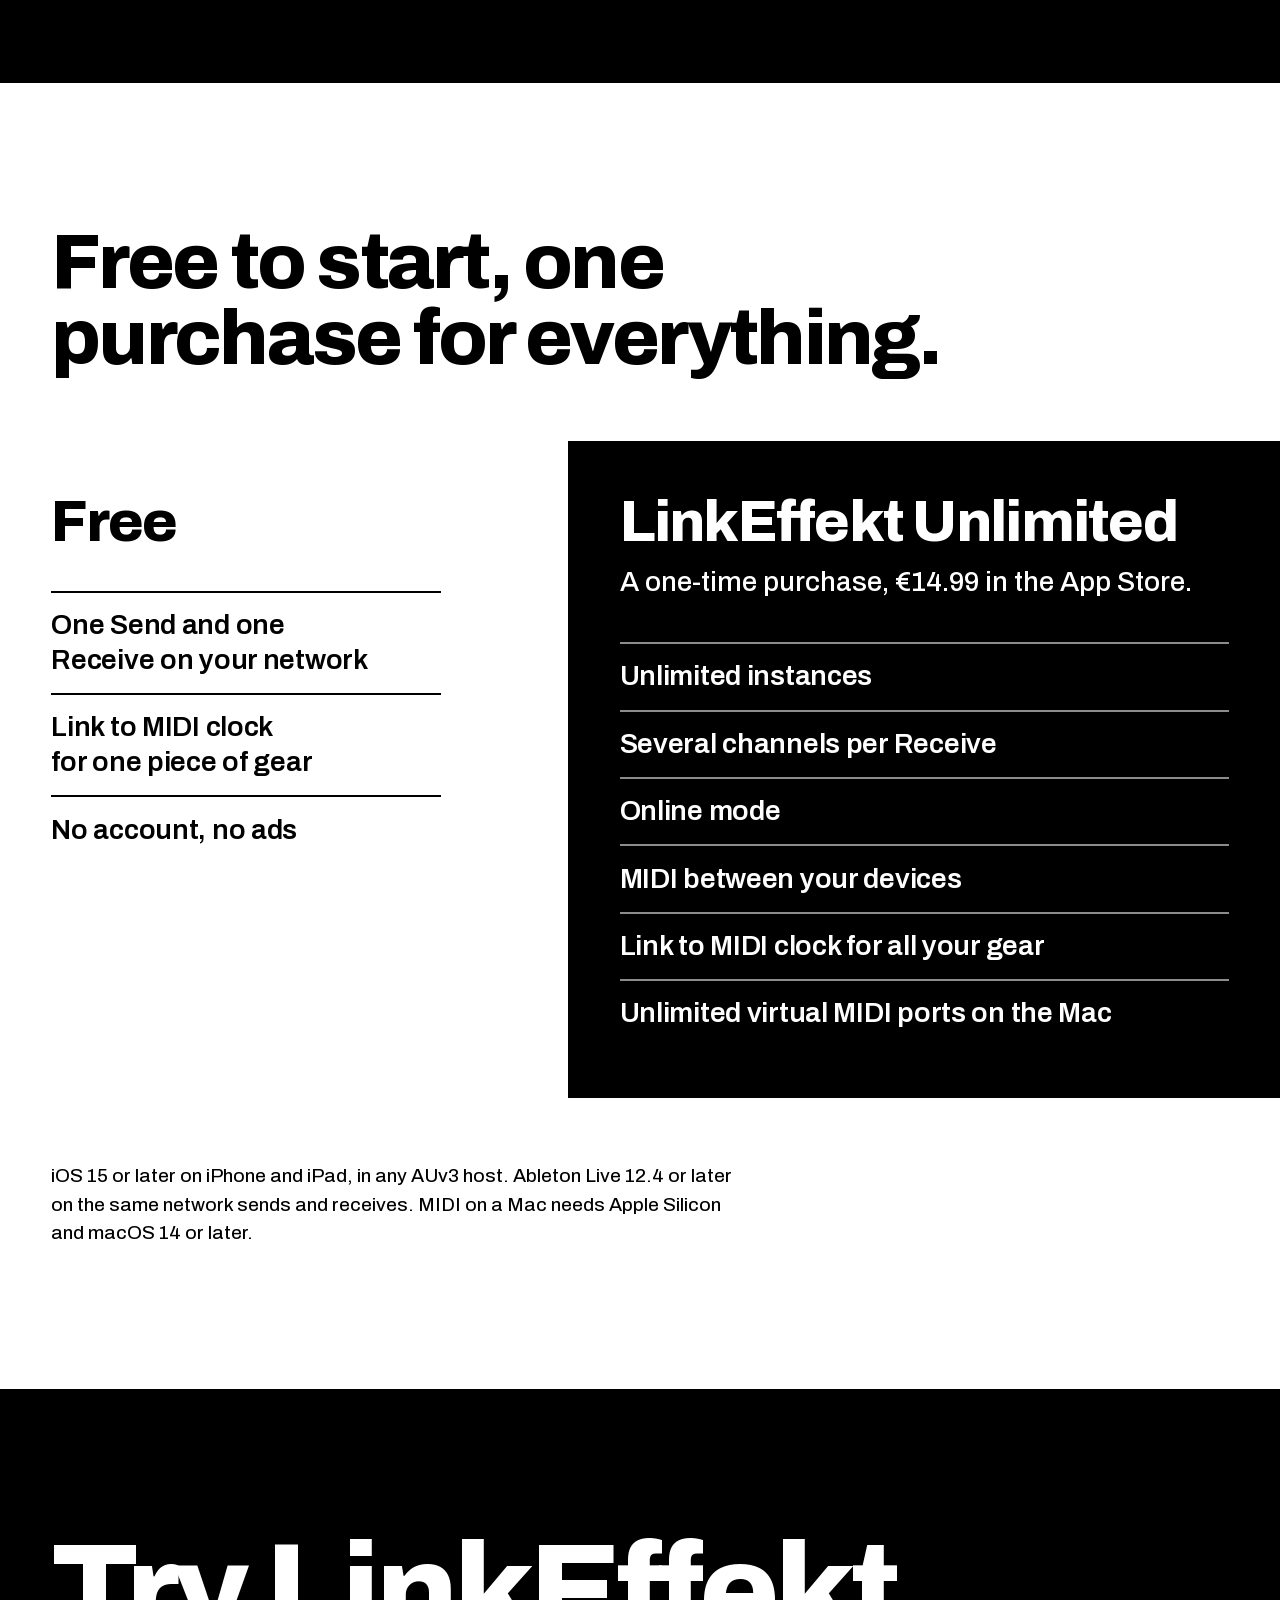
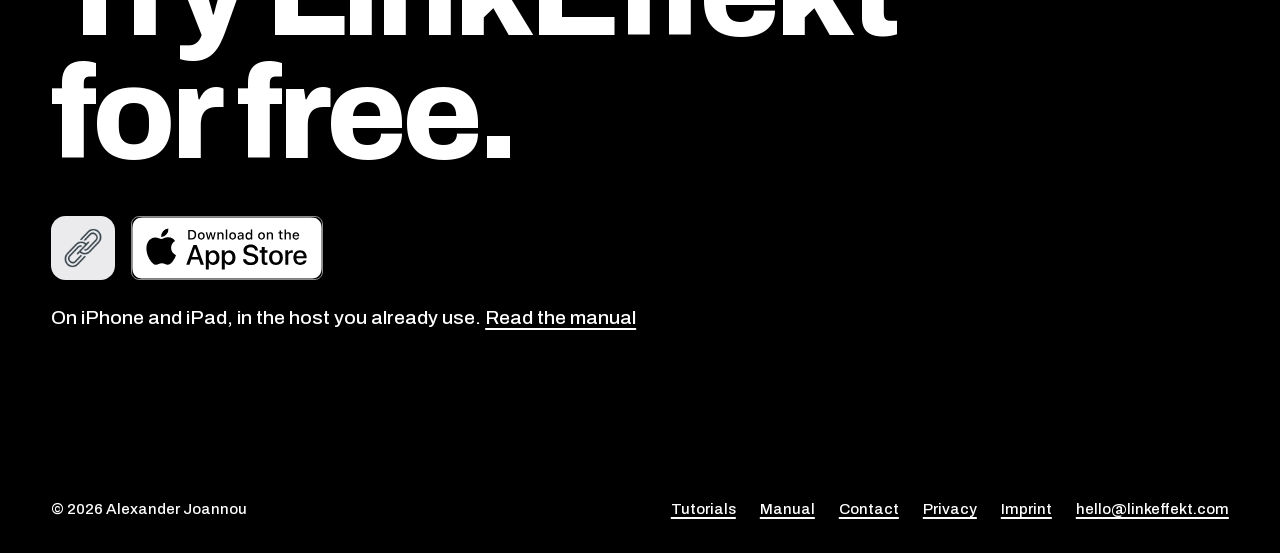
==== commit d1f6e242: "Menüpunkt Tutorials auf allen Seiten mit der Übersichtsseite tutorials.html (Alex 23.11.); am Handy " ====
--- a/index.html
+++ b/index.html
@@ -18,7 +18,7 @@
 <link rel="icon" type="image/png" href="favicon-64.png">
 <link rel="apple-touch-icon" href="icon-180.png">
 <link rel="preload" href="fonts/archivo-var.woff2" as="font" type="font/woff2" crossorigin>
-<link rel="stylesheet" href="home.css?v=24">
+<link rel="stylesheet" href="home.css?v=25">
 <script>document.documentElement.classList.add('js')</script>
 </head>
 <body>
@@ -26,8 +26,9 @@
 <header class="bar dark">
   <a class="logo-link" href="./" aria-label="LinkEffekt home"><img src="logo-dark.png" width="759" height="134" alt="LinkEffekt"></a>
   <nav>
+    <a href="tutorials.html">Tutorials</a>
     <a href="manual.html">Manual</a>
-    <a href="contact.html">Contact</a>
+    <a class="nav-wide" href="contact.html">Contact</a>
   </nav>
 </header>
 
@@ -163,7 +164,7 @@
 
 <footer class="foot dark">
   <span>© 2026 Alexander Joannou</span>
-  <span><a href="ableton-ipad.html">iPad with Ableton Live</a><a href="ableton-link-midi-clock.html">MIDI clock from Link</a><a href="manual.html">Manual</a><a href="contact.html">Contact</a><a href="privacy.html">Privacy</a><a href="imprint.html">Imprint</a><a href="mailto:hello@linkeffekt.com">hello@linkeffekt.com</a></span>
+  <span><a href="tutorials.html">Tutorials</a><a href="manual.html">Manual</a><a href="contact.html">Contact</a><a href="privacy.html">Privacy</a><a href="imprint.html">Imprint</a><a href="mailto:hello@linkeffekt.com">hello@linkeffekt.com</a></span>
 </footer>
 
 <script src="home.js?v=9"></script>
--- a/home.css
+++ b/home.css
@@ -69,6 +69,15 @@
 }
 .logo-link img { height: 26px; width: auto; filter: brightness(0) invert(1); }
 .bar nav { display: flex; gap: 1.75rem; font-weight: 600; }
+/* phones: Contact gives way, it stays in the footer */
+@media (max-width: 480px) {
+  .bar nav { gap: 1.1rem; }
+  .bar .nav-wide { display: none; }
+}
+@media (max-width: 360px) {
+  .logo-link img { height: 20px; }
+  .bar nav { gap: .8rem; }
+}
 
 /* ---------- stage: the app, large ---------- */
 
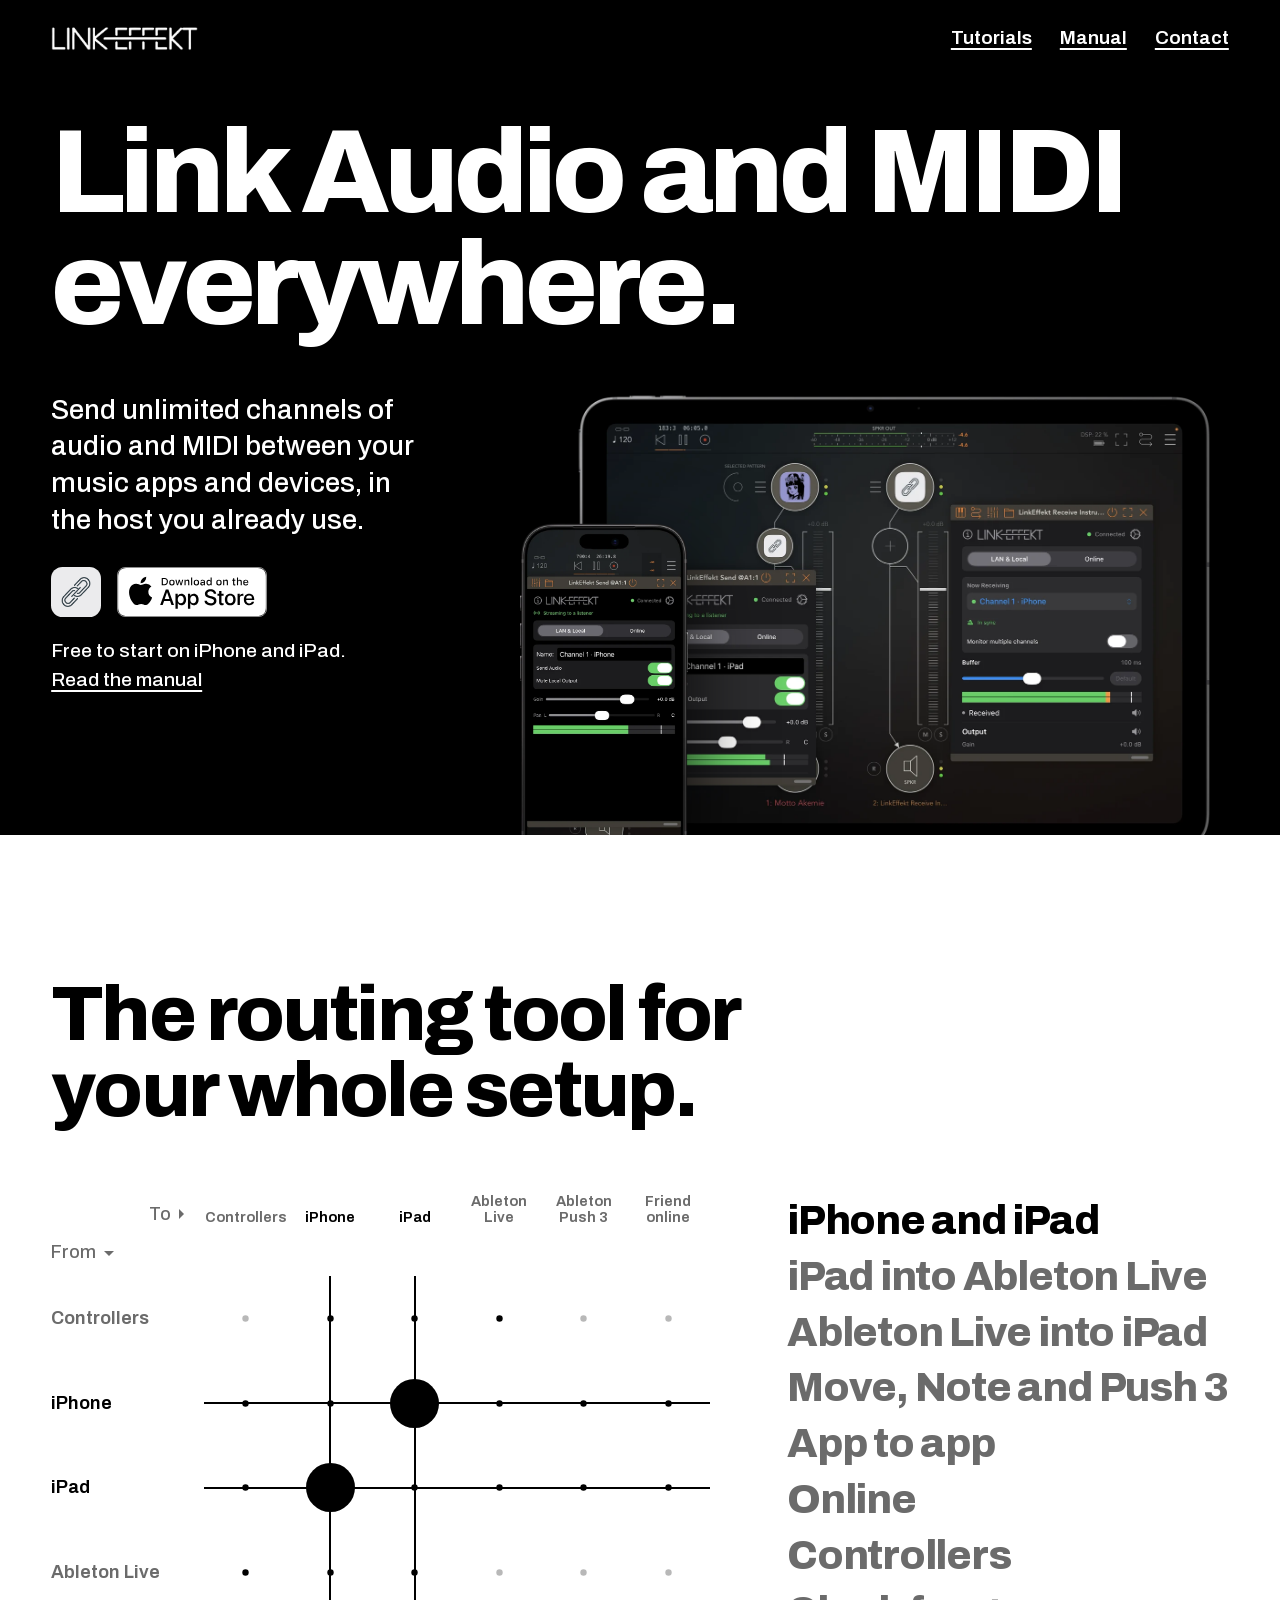
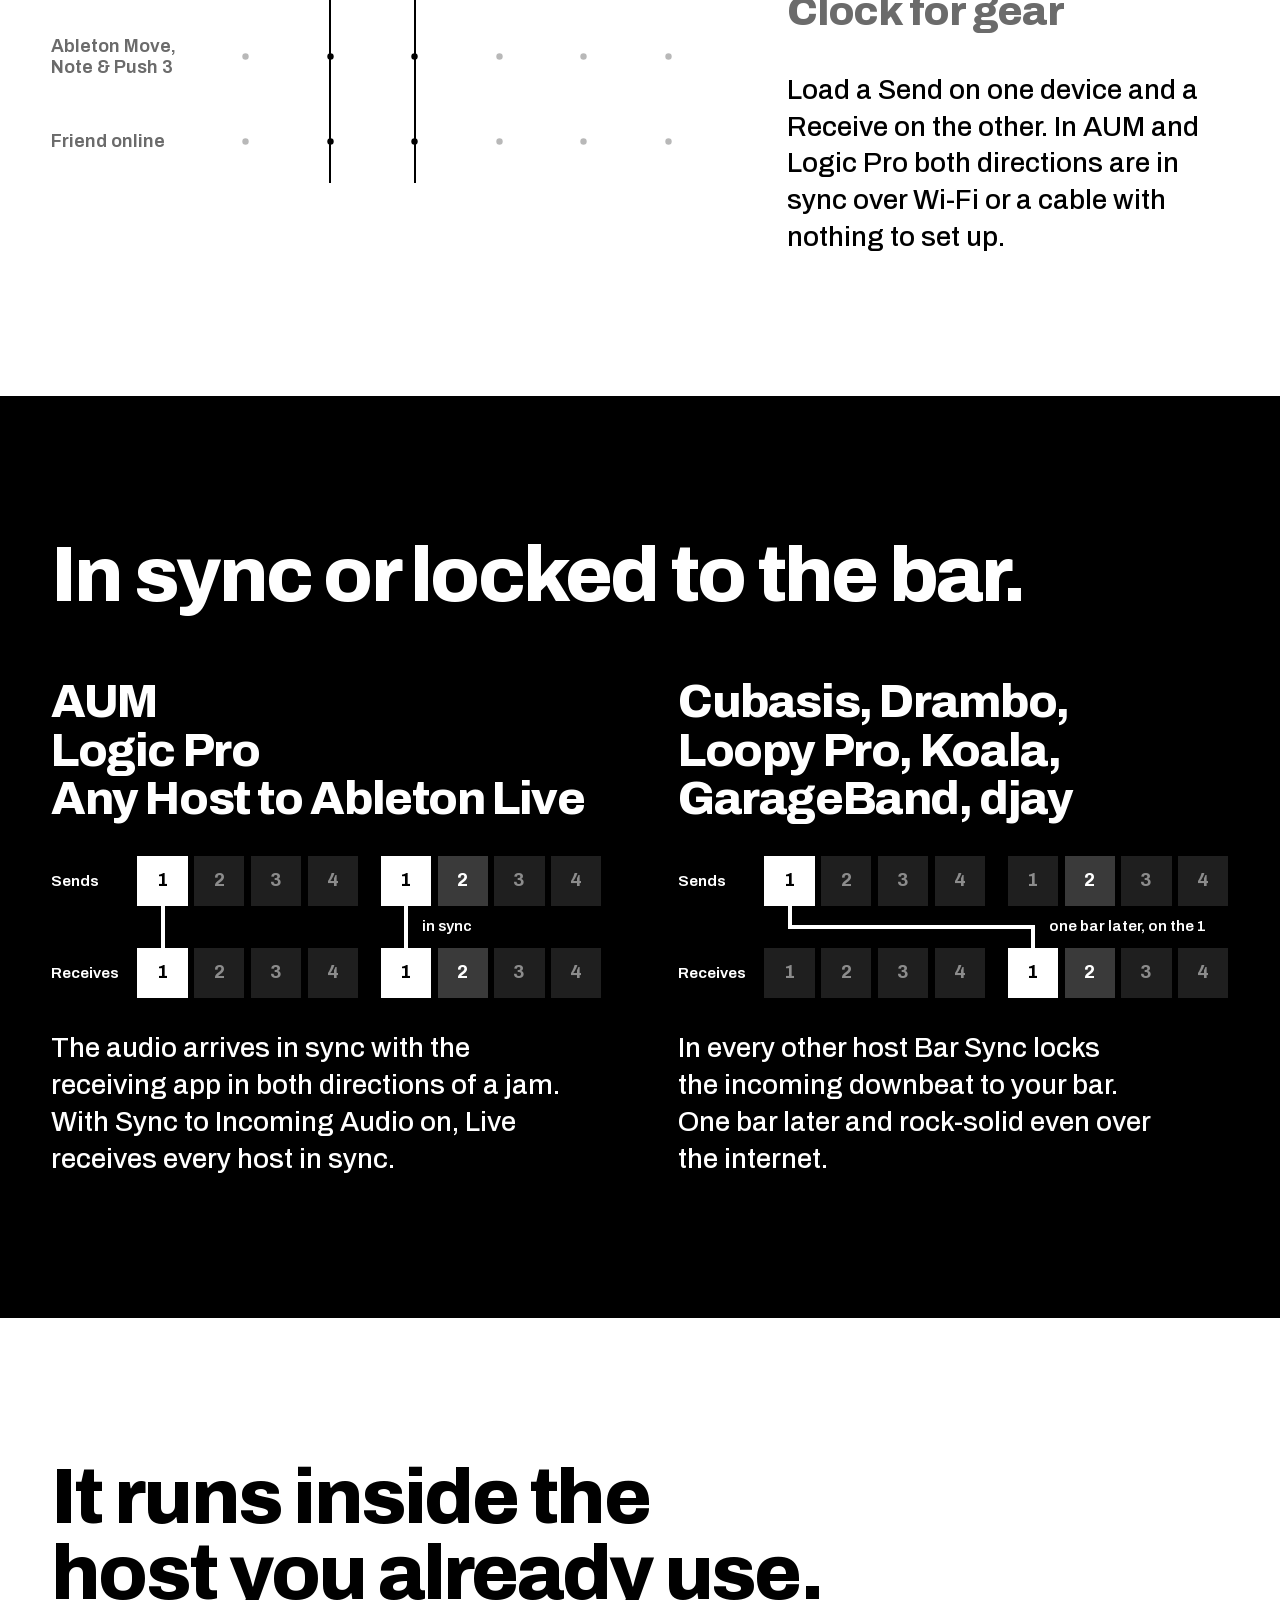
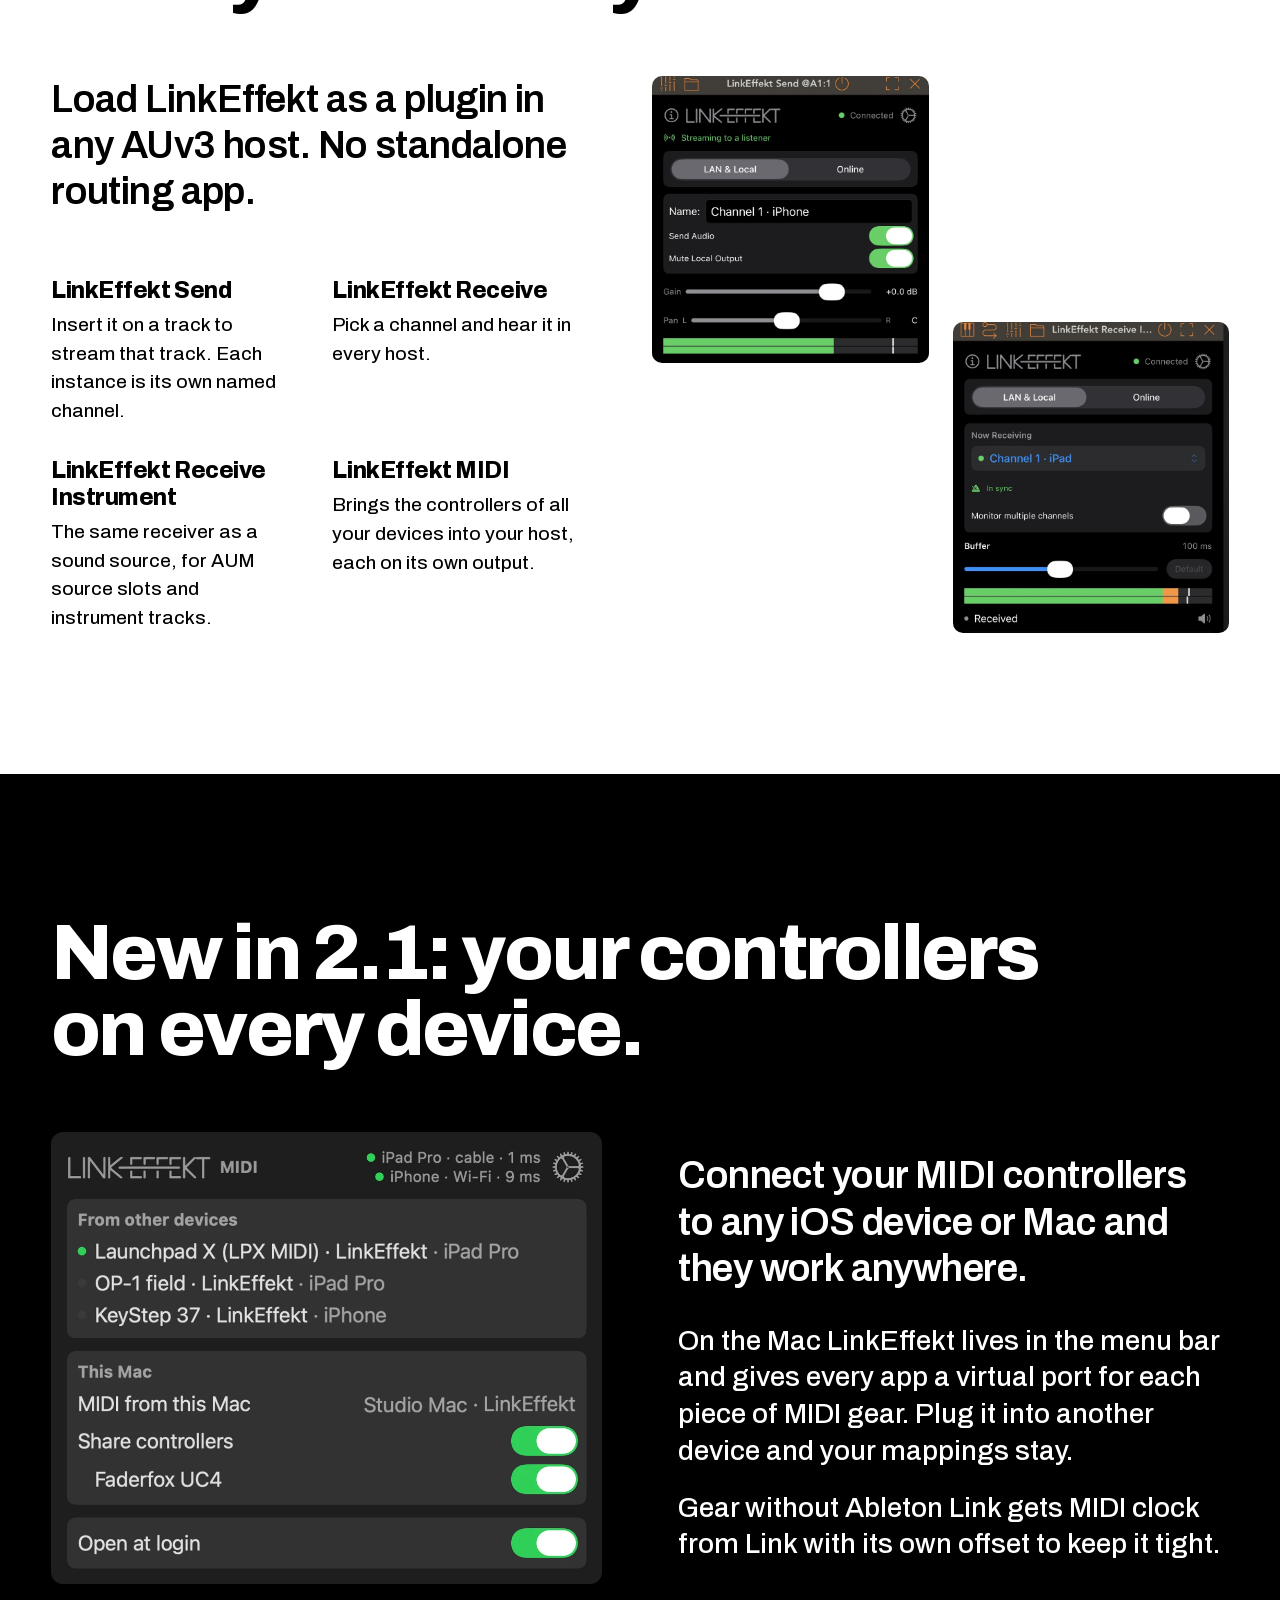
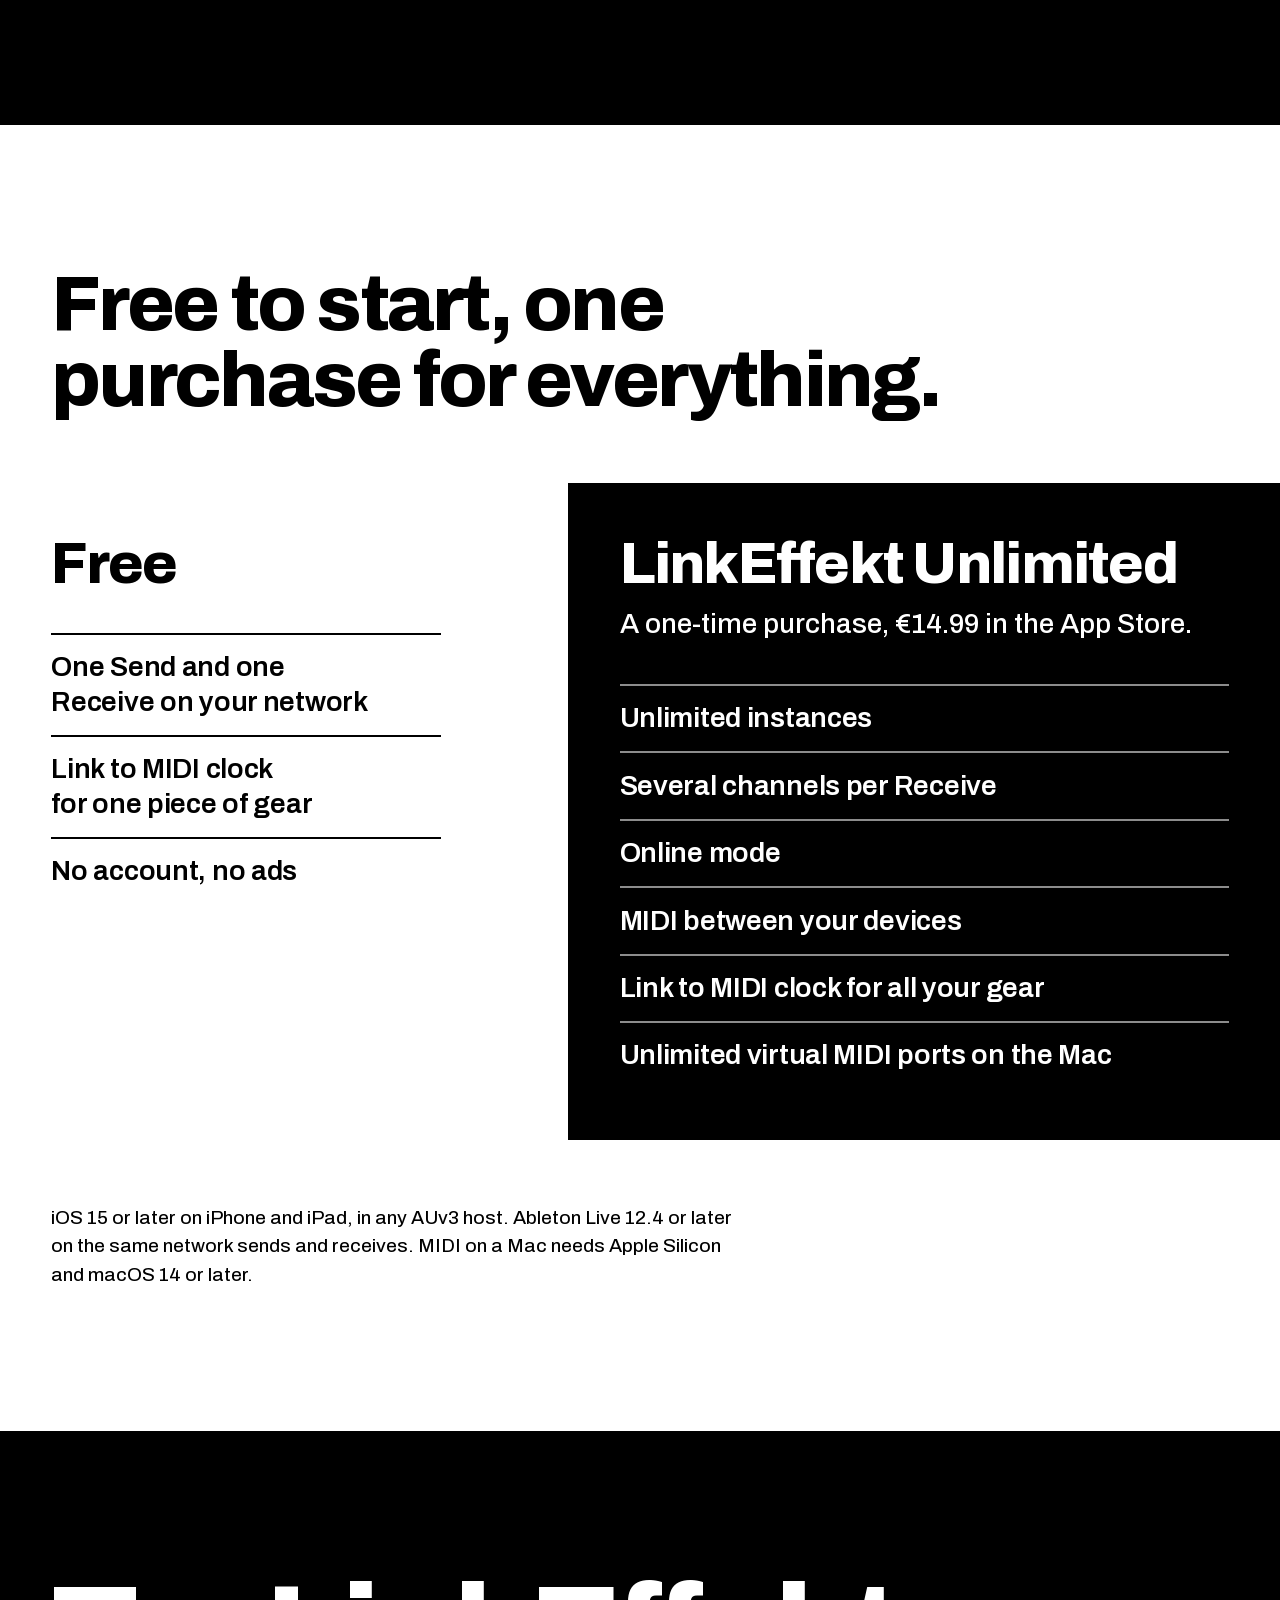
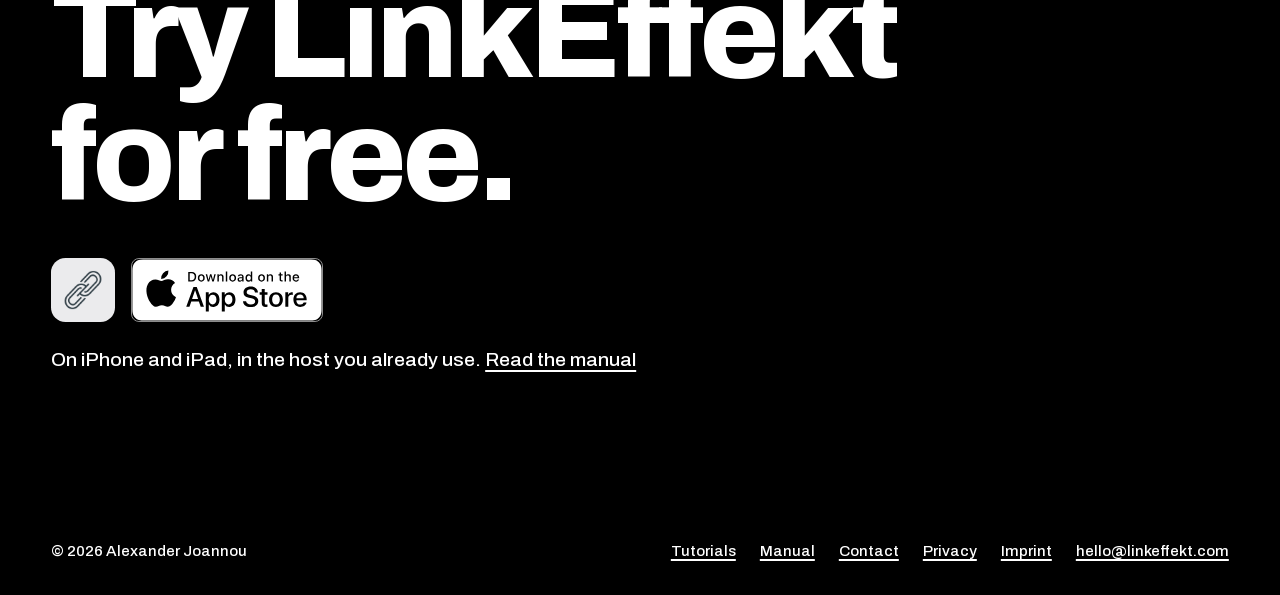
==== commit 2275d364: "Startseite: Move, Note und Push 3 in Matrix und Setups (Spalte nur Push 3, das als einziges empfängt" ====
--- a/index.html
+++ b/index.html
@@ -56,8 +56,9 @@
   <div class="patch">
     <div class="strips" role="group" aria-label="Pick a setup">
       <button type="button" class="strip" data-route="jam" aria-pressed="true">iPhone and iPad</button>
-      <button type="button" class="strip" data-route="live" aria-pressed="false">iPad into Live</button>
-      <button type="button" class="strip" data-route="back" aria-pressed="false">Live into iPad</button>
+      <button type="button" class="strip" data-route="live" aria-pressed="false">iPad into Ableton Live</button>
+      <button type="button" class="strip" data-route="back" aria-pressed="false">Ableton Live into iPad</button>
+      <button type="button" class="strip" data-route="move" aria-pressed="false">Move, Note and Push 3</button>
       <button type="button" class="strip" data-route="apps" aria-pressed="false">App to app</button>
       <button type="button" class="strip" data-route="online" aria-pressed="false">Online</button>
       <button type="button" class="strip" data-route="midi" aria-pressed="false">Controllers</button>
@@ -65,8 +66,9 @@
     </div>
     <div class="notes" aria-live="polite">
       <p data-route="jam">Load a Send on one device and a Receive on the other. In AUM and Logic Pro both directions are in sync over Wi-Fi or a cable with nothing to set up.</p>
-      <p data-route="live">Each iPad track shows up in Ableton Live 12.4 or later as its own Link Audio channel, with no audio interface in between.</p>
-      <p data-route="back">Live’s tracks play in your iPad host. Bar Sync locks them to your bar.</p>
+      <p data-route="live">Each iPad track shows up in Ableton Live 12.4 or later as its own Link Audio channel, in sync from any host and with no audio interface in between.</p>
+      <p data-route="back">Ableton Live’s tracks play in your iPad host. Bar Sync locks them to your bar.</p>
+      <p data-route="move">Ableton Move, Note and Push 3 in Standalone Mode send their tracks over Link Audio. A Receive on your iPad picks them up, and Bar Sync locks them to your bar so you can record each track simultaneously. Push also receives what your iPad sends.</p>
       <p data-route="apps">From one app into another on the same device in sync and with almost no delay. No Wi-Fi and no Link setup.</p>
       <p data-route="online">Create a room, share the code and jam over the internet. Bar Sync delays by whole bars, so your partner’s “1” lands on your “1”.</p>
       <p data-route="midi">Connect your controllers to any iOS device or Mac and they work anywhere. Controllers and other MIDI gear get virtual ports so you keep all your mappings.</p>
@@ -79,13 +81,13 @@
   <h2 id="beat-title">In sync or locked to the bar.</h2>
   <div class="beat-pair">
     <div>
-      <p class="hosts">AUM<br>Logic Pro</p>
+      <p class="hosts">AUM<br>Logic Pro<br>Any&nbsp;Host&nbsp;to&nbsp;Ableton&nbsp;Live</p>
       <div class="seq seq-same" role="img" aria-label="Two bars of four beats. The app that sends and the app that receives hit the same beat.">
         <span class="trk">Sends</span><div class="lane" data-lane><i class="pad hit">1</i><i class="pad">2</i><i class="pad">3</i><i class="pad">4</i><i class="pad hit">1</i><i class="pad">2</i><i class="pad">3</i><i class="pad">4</i></div>
         <div class="tie"><span>in sync</span></div>
         <span class="trk">Receives</span><div class="lane" data-lane><i class="pad hit">1</i><i class="pad">2</i><i class="pad">3</i><i class="pad">4</i><i class="pad hit">1</i><i class="pad">2</i><i class="pad">3</i><i class="pad">4</i></div>
       </div>
-      <p class="say">The audio arrives in sync with the receiving app in both directions of a jam.</p>
+      <p class="say">The audio arrives in sync with the receiving app in both directions of a jam. With Sync to Incoming Audio on, Live receives every host in sync.</p>
     </div>
     <div>
       <p class="hosts hosts-small">Cubasis, Drambo, Loopy Pro, Koala, GarageBand, djay</p>
--- a/home.css
+++ b/home.css
@@ -120,7 +120,7 @@
 
 .matrix {
   --cell: clamp(46px, 6.6vw, 92px);
-  display: grid; grid-template-columns: max-content repeat(5, var(--cell));
+  display: grid; grid-template-columns: max-content repeat(6, var(--cell));
   grid-template-rows: auto auto; grid-auto-rows: var(--cell);
   align-items: center; justify-items: center;
   font-weight: 650; font-size: clamp(.9rem, .8rem + .4vw, 1.15rem);
@@ -135,7 +135,7 @@
 .m-fill { grid-column: 2 / -1; }
 .m-col, .m-row { color: var(--dim); transition: color .3s var(--out); }
 .m-col { padding-bottom: .9em; align-self: end; text-align: center; line-height: 1.15; max-width: var(--cell); font-size: .8em; }
-.m-row { justify-self: start; padding-right: 1.2em; white-space: nowrap; }
+.m-row { justify-self: start; padding-right: 1.2em; max-width: 8.5em; line-height: 1.15; text-wrap: balance; }
 .m-col.on, .m-row.on { color: var(--ink); }
 
 .pin {
@@ -161,13 +161,14 @@
 button.pin:hover i { transform: scale(.34); }
 .pin.on i, button.pin.on:hover i { transform: scale(1); }
 
-/* the setups as a list to pick from */
+/* the setups as a list to pick from; each name stays on one line, in a narrow column the size gives way */
+.patch { container-type: inline-size; }
 .strips { display: flex; flex-direction: column; align-items: flex-start; }
 .strip {
   appearance: none; border: 0; background: none; cursor: pointer;
   padding: .12em 0; text-align: left;
   color: var(--dim);
-  font: inherit; font-size: var(--t-h3); font-weight: 800; letter-spacing: -.03em; line-height: 1.12;
+  font: inherit; font-size: min(var(--t-h3), 9.3cqi); font-weight: 800; letter-spacing: -.03em; line-height: 1.12;
   transition: color .2s ease-out;
 }
 .strip:hover { color: var(--ink); }
@@ -182,8 +183,9 @@
 /* ---------- beat ---------- */
 
 .beat-pair { display: grid; grid-template-columns: 1fr 1fr; gap: 4rem clamp(2rem, 6vw, 6rem); margin-top: var(--gap-head); align-items: start; }
-.hosts { font-weight: 800; font-size: var(--t-h3); line-height: 1.05; letter-spacing: -.03em; max-width: 18ch; min-height: 3.15em; }
-.beat-pair > div { min-width: 0; }
+/* the longest line of a host list stays whole, in a narrow column the size gives way */
+.hosts { font-weight: 800; font-size: min(var(--t-h3), 8.6cqi); line-height: 1.05; letter-spacing: -.03em; max-width: 18ch; min-height: 3.15em; }
+.beat-pair > div { min-width: 0; container-type: inline-size; }
 .say { margin-top: 2rem; max-width: 34ch; }
 
 /* two tracks of two bars, tied where the sent beat is heard */
@@ -281,7 +283,7 @@
   .seq { --lab: 4.6rem; }
   .tie span { font-size: .85rem; }
   .seq-same .tie span, .seq-bar .tie span { left: calc(var(--x5) + .6rem); }
-  .matrix { --cell: calc((100vw - 2 * var(--edge) - 6.6rem) / 5); font-size: .8rem; grid-template-columns: 6.6rem repeat(5, var(--cell)); }
+  .matrix { --lab: 6.6rem; --cell: calc((100vw - 2 * var(--edge) - var(--lab)) / 6); font-size: .8rem; grid-template-columns: var(--lab) repeat(6, var(--cell)); }
   .m-row { padding-right: .4em; }
   .m-col { font-size: .72em; overflow-wrap: anywhere; }
   .m-to { padding-right: .6em; }
@@ -289,6 +291,11 @@
   .notes { min-height: calc(var(--t-lead) * 1.32 * 6); }
 }
 
+/* On the smallest phones six columns only fit with smaller names. */
+@media (max-width: 359px) {
+  .matrix { --lab: 5.9rem; font-size: .72rem; }
+}
+
 /* Between phone and desktop the matrix stands alone above the list and fills the width. */
 @media (min-width: 761px) and (max-width: 1039px) {
   .matrix { --cell: clamp(64px, 10vw, 92px); }
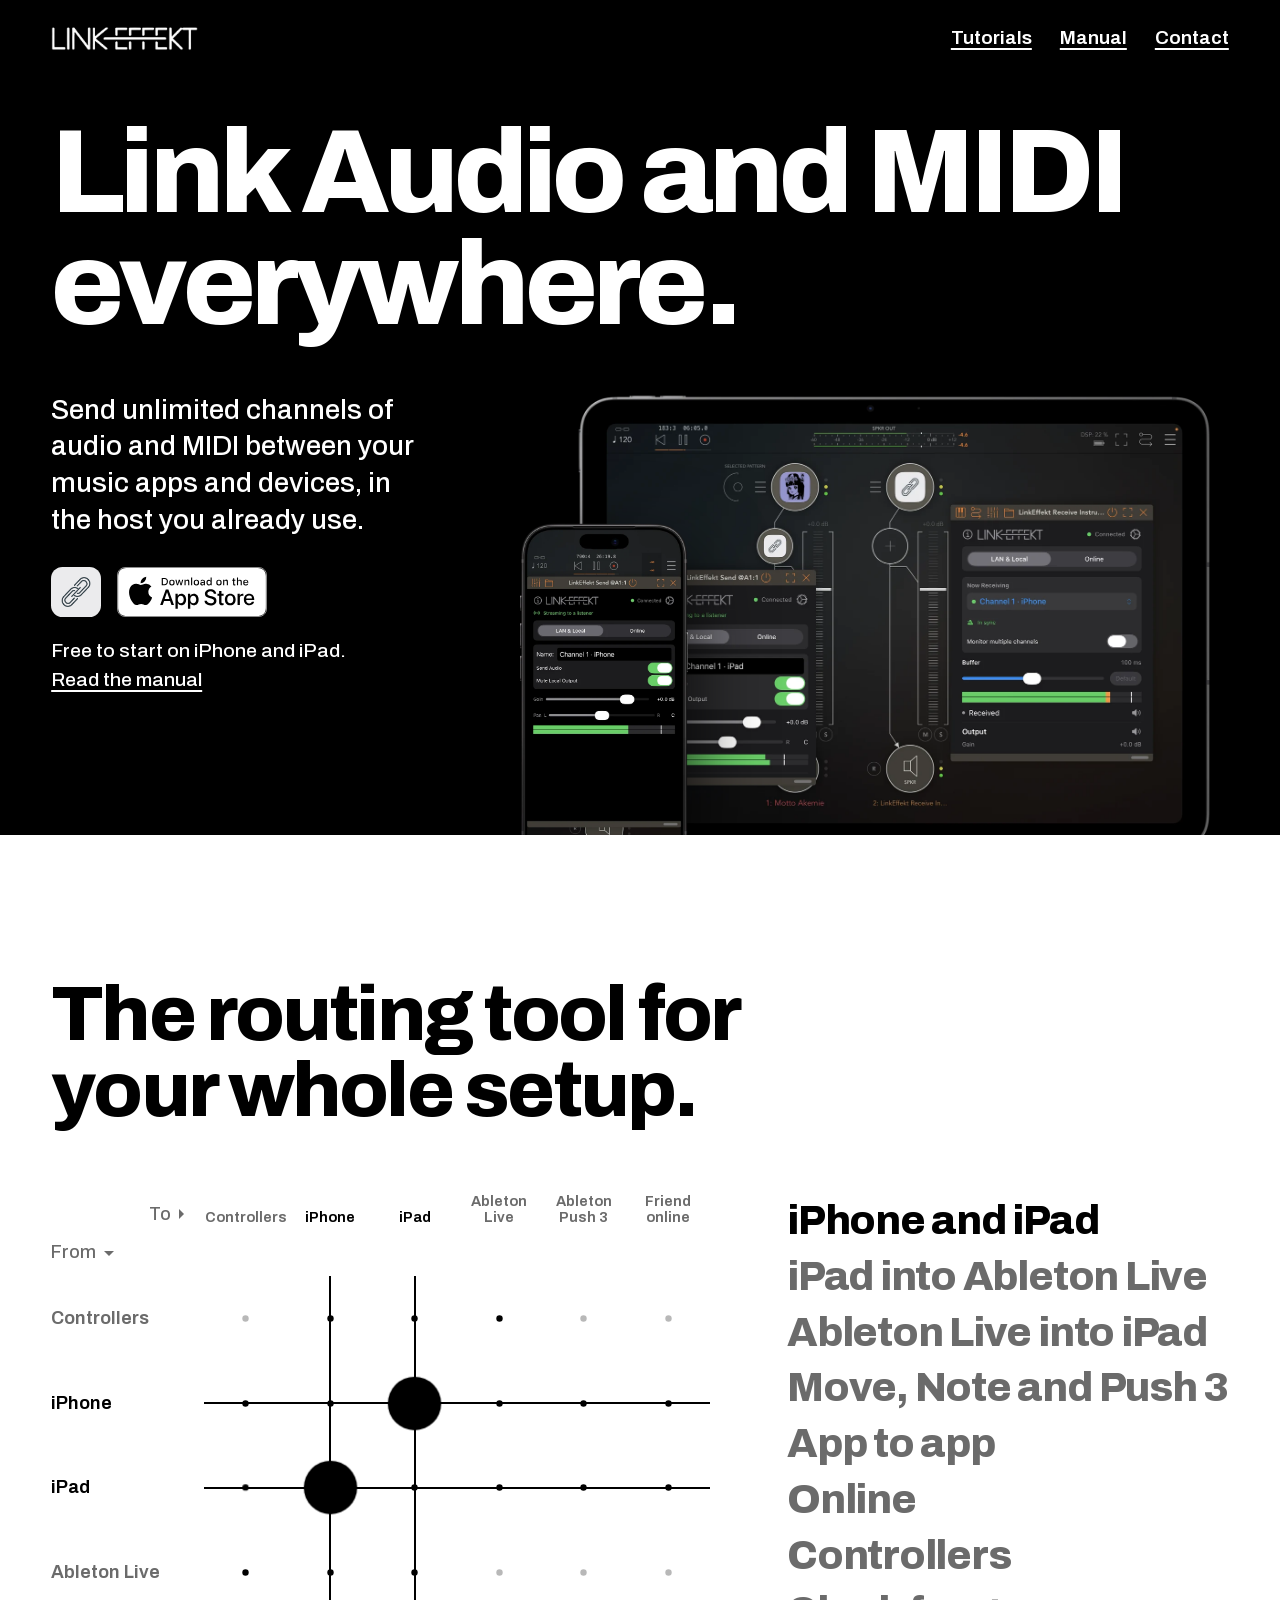
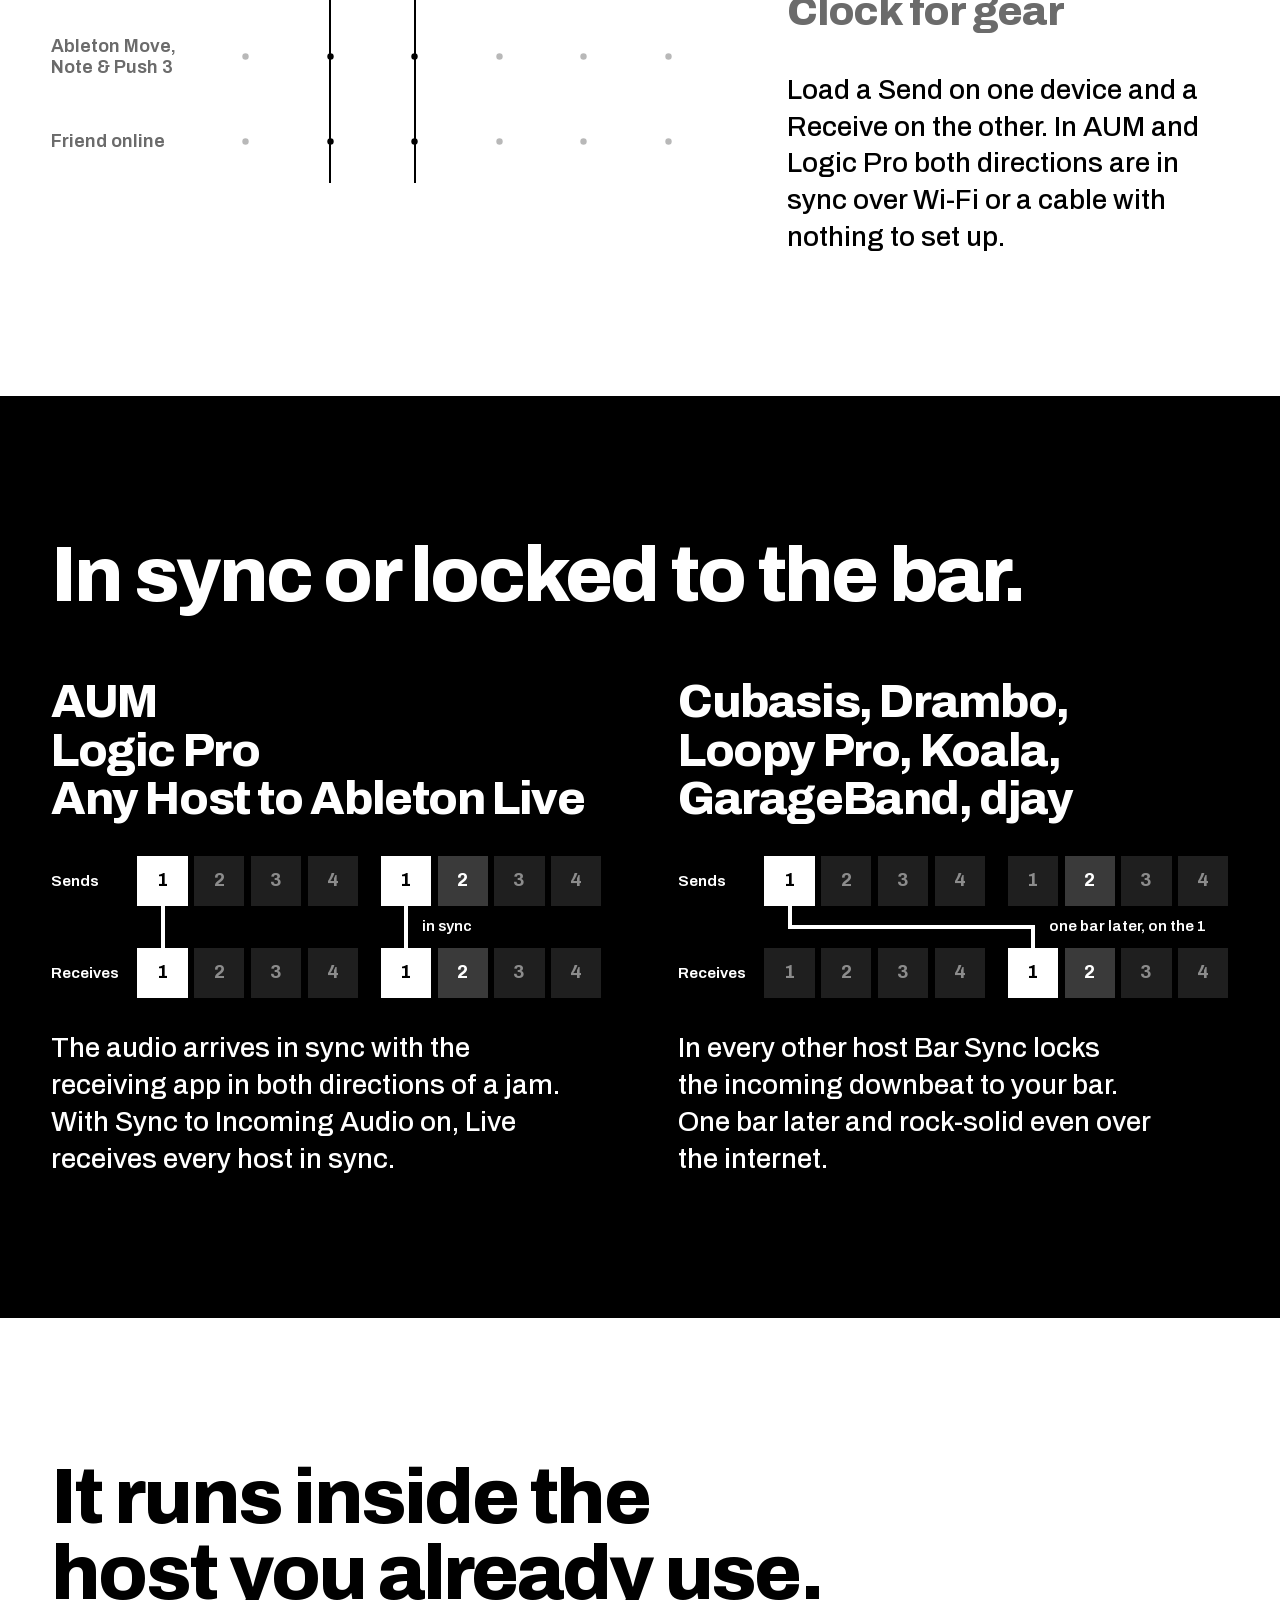
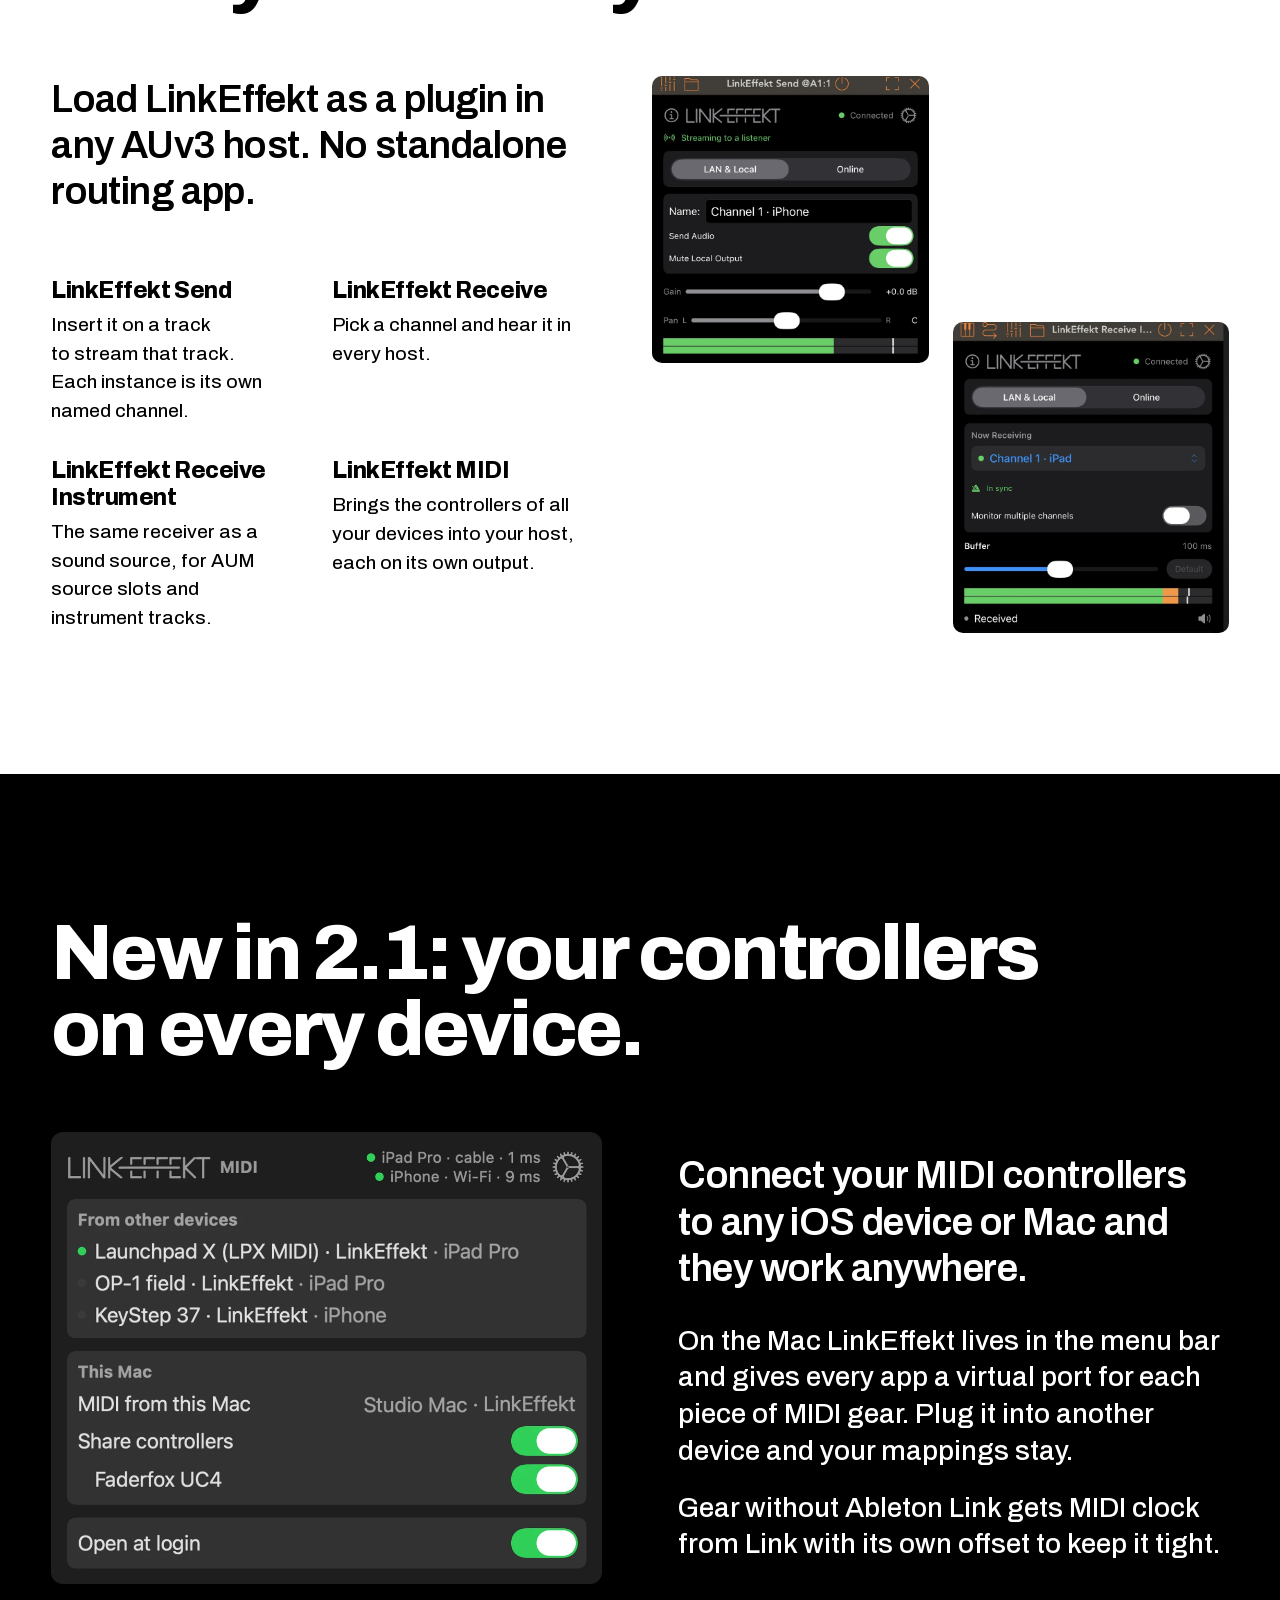
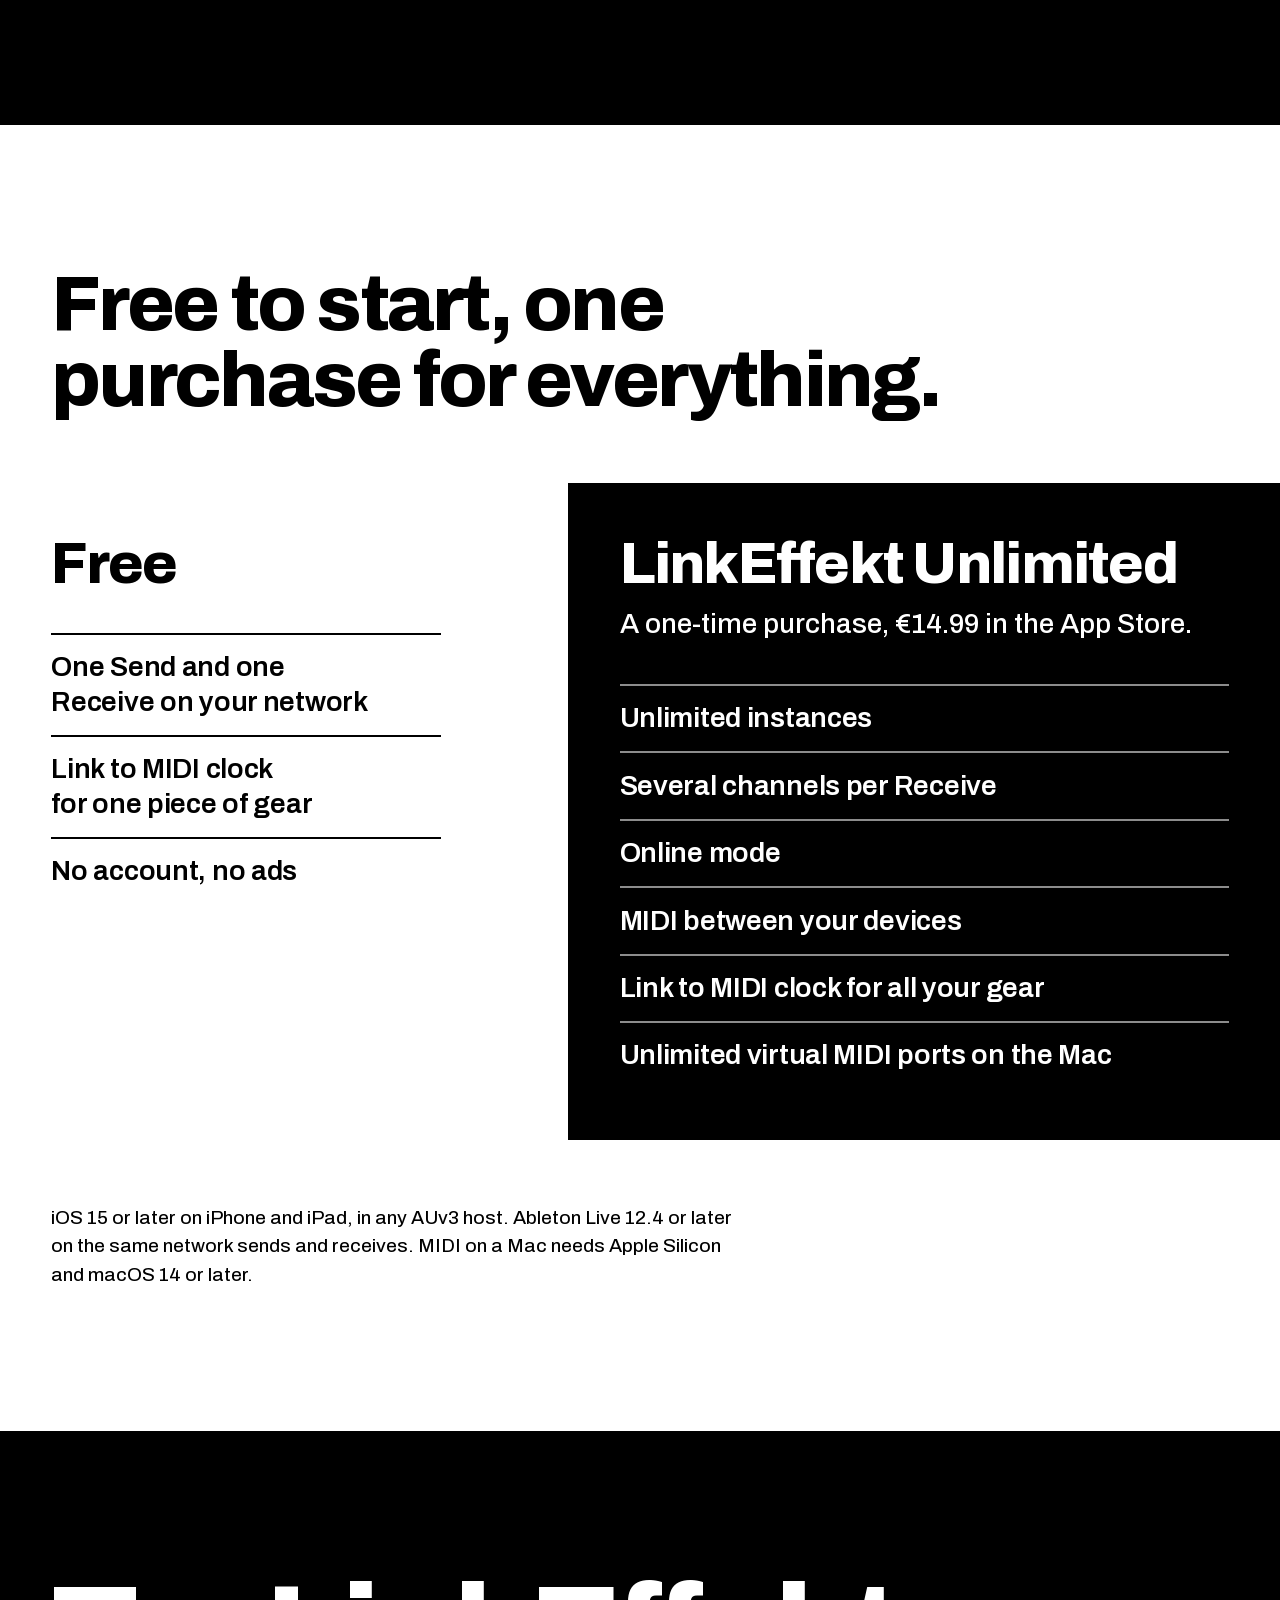
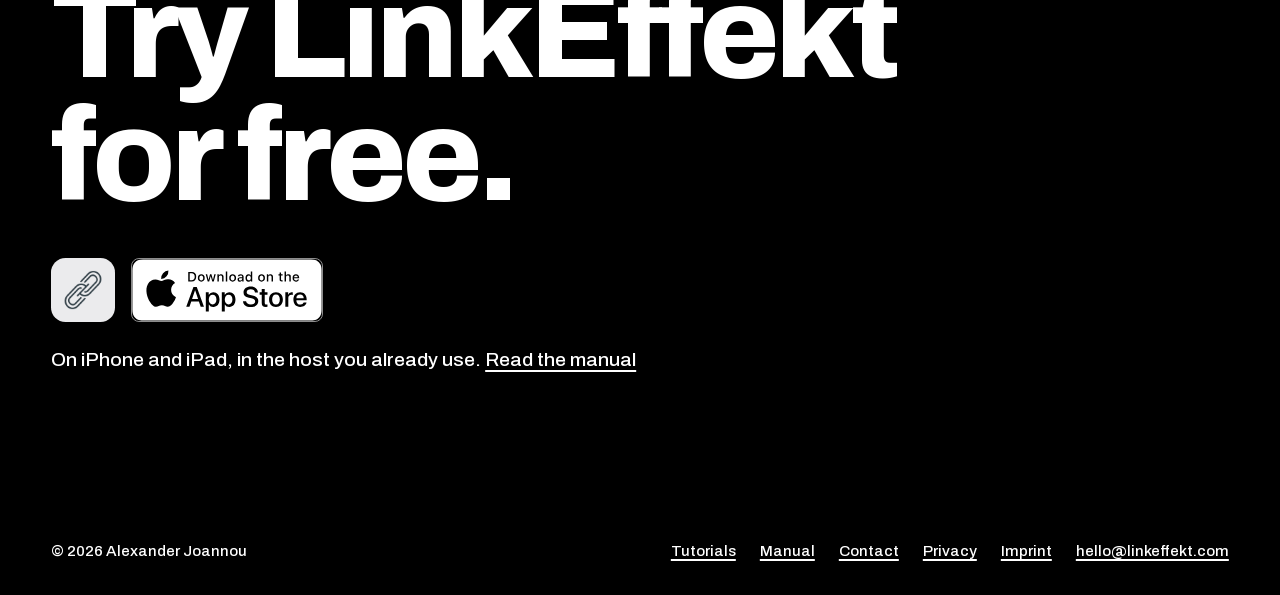
==== commit b873d9e6: "Feinschliff nach design-feinschliff.md: Hover nur mit Maus, Knöpfe geben beim Druck nach, Bewegung n" ====
--- a/index.html
+++ b/index.html
@@ -18,7 +18,7 @@
 <link rel="icon" type="image/png" href="favicon-64.png">
 <link rel="apple-touch-icon" href="icon-180.png">
 <link rel="preload" href="fonts/archivo-var.woff2" as="font" type="font/woff2" crossorigin>
-<link rel="stylesheet" href="home.css?v=25">
+<link rel="stylesheet" href="home.css?v=26">
 <script>document.documentElement.classList.add('js')</script>
 </head>
 <body>
@@ -169,6 +169,6 @@
   <span><a href="tutorials.html">Tutorials</a><a href="manual.html">Manual</a><a href="contact.html">Contact</a><a href="privacy.html">Privacy</a><a href="imprint.html">Imprint</a><a href="mailto:hello@linkeffekt.com">hello@linkeffekt.com</a></span>
 </footer>
 
-<script src="home.js?v=9"></script>
+<script src="home.js?v=10"></script>
 </body>
 </html>
--- a/home.css
+++ b/home.css
@@ -40,10 +40,13 @@
 
 ::selection { background: var(--ink); color: var(--ground); }
 
+/* no word alone on the last line */
+p, li, dd { text-wrap: pretty; }
+
 img { display: block; max-width: 100%; height: auto; }
 
 a { color: inherit; text-decoration: underline; text-decoration-thickness: 2px; text-underline-offset: .22em; }
-a:hover { text-decoration-thickness: 4px; }
+@media (hover: hover) and (pointer: fine) { a:hover { text-decoration-thickness: 4px; } }
 
 :focus-visible { outline: 3px solid var(--ink); outline-offset: 4px; }
 
@@ -55,7 +58,7 @@
 }
 h1 { font-size: clamp(1.5rem, calc((100vw - 2 * var(--edge)) / 9.9), 11rem); white-space: nowrap; letter-spacing: -.04em; line-height: .94; }
 h2 { font-size: var(--t-h2); max-width: 21ch; }
-h3 { font-size: var(--t-h3); font-weight: 800; letter-spacing: -.03em; line-height: 1.05; }
+h3 { font-size: var(--t-h3); font-weight: 800; letter-spacing: -.03em; line-height: 1.05; text-wrap: balance; }
 
 .lead, .sub, .say, .notes p { font-size: var(--t-lead); line-height: 1.32; font-weight: 500; text-wrap: pretty; }
 
@@ -89,7 +92,8 @@
 .stage-side { max-width: 30rem; }
 .stage-action { display: flex; align-items: center; gap: 1rem; margin-top: 1.75rem; }
 .icon { width: 50px; height: 50px; border-radius: 11.5px; }
-.badge { display: block; }
+.badge { display: block; -webkit-tap-highlight-color: transparent; transition: transform .15s var(--out); }
+.badge:active { transform: scale(.97); }
 .dark .badge img { border-radius: 8px; outline: 1px solid var(--dim); outline-offset: -1px; }
 .fine { margin-top: 1.25rem; font-weight: 500; }
 .fine a { white-space: nowrap; }
@@ -133,7 +137,7 @@
 .m-from { justify-self: start; padding-bottom: .6em; }
 .m-from::after { border-top-color: currentColor; border-bottom-width: 0; margin-top: .15em; }
 .m-fill { grid-column: 2 / -1; }
-.m-col, .m-row { color: var(--dim); transition: color .3s var(--out); }
+.m-col, .m-row { color: var(--dim); transition: color .2s ease; }
 .m-col { padding-bottom: .9em; align-self: end; text-align: center; line-height: 1.15; max-width: var(--cell); font-size: .8em; }
 .m-row { justify-self: start; padding-right: 1.2em; max-width: 8.5em; line-height: 1.15; text-wrap: balance; }
 .m-col.on, .m-row.on { color: var(--ink); }
@@ -144,8 +148,9 @@
   display: grid; place-items: center; position: relative;
 }
 button.pin { cursor: pointer; }
-/* the line of an active row or column runs through its cells, one after the other */
-.pin::before, .pin::after { content: ""; position: absolute; background: var(--ink); pointer-events: none; transition: transform .14s linear; }
+/* the line of an active row or column runs through its cells, one after the other:
+   each piece runs as long as the step to the next, at one speed, so the line never breaks */
+.pin::before, .pin::after { content: ""; position: absolute; background: var(--ink); pointer-events: none; transition: transform 70ms linear; }
 .pin::before { left: 50%; top: 0; bottom: 0; width: 2px; margin-left: -1px; transform: scaleY(0); transform-origin: top; }
 .pin::after { top: 50%; left: 0; right: 0; height: 2px; margin-top: -1px; transform: scaleX(0); transform-origin: left; }
 .pin.col-on::before { transform: none; transition-delay: calc(var(--r) * 70ms); }
@@ -154,12 +159,15 @@
   display: block; width: 58%; height: 58%; border-radius: 50%;
   background: var(--ink); position: relative; z-index: 1;
   transform: scale(.13);
-  transition: transform .5s var(--out);
+  transition: transform .25s var(--out);
 }
 span.pin i { opacity: .28; }
 span.pin.row-on i, span.pin.col-on i { opacity: 1; }
-button.pin:hover i { transform: scale(.34); }
-.pin.on i, button.pin.on:hover i { transform: scale(1); }
+.pin.on i { transform: scale(1); }
+@media (hover: hover) and (pointer: fine) {
+  button.pin:hover i { transform: scale(.34); }
+  button.pin.on:hover i { transform: scale(1); }
+}
 
 /* the setups as a list to pick from; each name stays on one line, in a narrow column the size gives way */
 .patch { container-type: inline-size; }
@@ -169,10 +177,12 @@
   padding: .12em 0; text-align: left;
   color: var(--dim);
   font: inherit; font-size: min(var(--t-h3), 9.3cqi); font-weight: 800; letter-spacing: -.03em; line-height: 1.12;
-  transition: color .2s ease-out;
-}
-.strip:hover { color: var(--ink); }
-.strip[aria-pressed="true"] { color: var(--ink); }
+  -webkit-tap-highlight-color: transparent;
+  transition: color .2s ease;
+}
+/* a list is picked from often: it answers a press with colour, not movement */
+.strip:active, .strip[aria-pressed="true"] { color: var(--ink); }
+@media (hover: hover) and (pointer: fine) { .strip:hover { color: var(--ink); } }
 
 .notes { margin-top: 2rem; min-height: calc(var(--t-lead) * 1.32 * 4); }
 .notes p { max-width: 36ch; }
@@ -224,7 +234,7 @@
 .host-shots img { flex: 1 1 0; min-width: 0; border-radius: 10px; }
 .host dl { grid-column: 1; display: grid; grid-template-columns: 1fr 1fr; gap: 2rem clamp(1.5rem, 3vw, 3rem); align-self: end; }
 .host dl > div { min-width: 0; }
-.host dt { font-weight: 800; font-size: clamp(1.2rem, 1.05rem + .5vw, 1.45rem); letter-spacing: -.02em; line-height: 1.15; }
+.host dt { text-wrap: balance; font-weight: 800; font-size: clamp(1.2rem, 1.05rem + .5vw, 1.45rem); letter-spacing: -.02em; line-height: 1.15; }
 .host dd { margin-top: .4rem; }
 
 /* ---------- MIDI ---------- */
@@ -301,6 +311,7 @@
   .matrix { --cell: clamp(64px, 10vw, 92px); }
 }
 
+/* reduced motion: nothing moves, colours still fade (the lines are ::before and ::after) */
 @media (prefers-reduced-motion: reduce) {
-  * { transition: none !important; }
-}
+  *, *::before, *::after { transition-property: color, background-color, opacity !important; }
+}
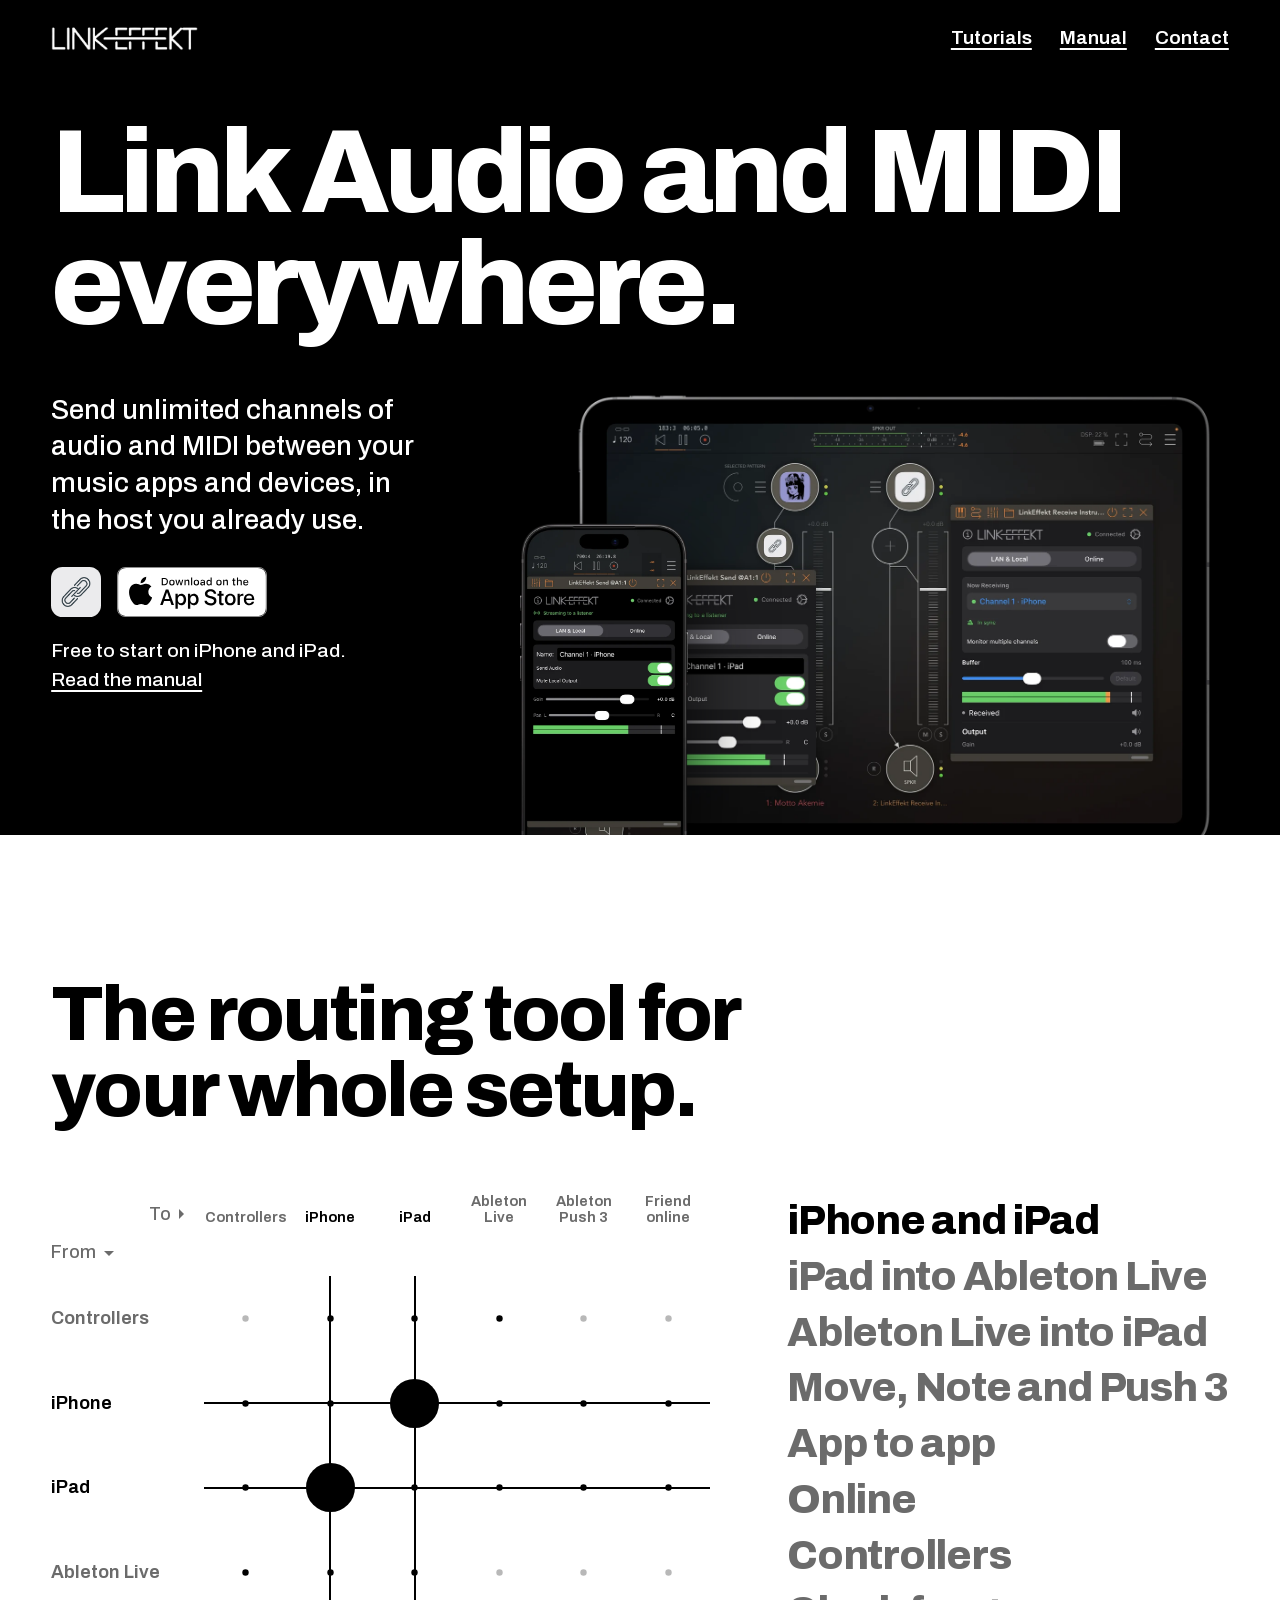
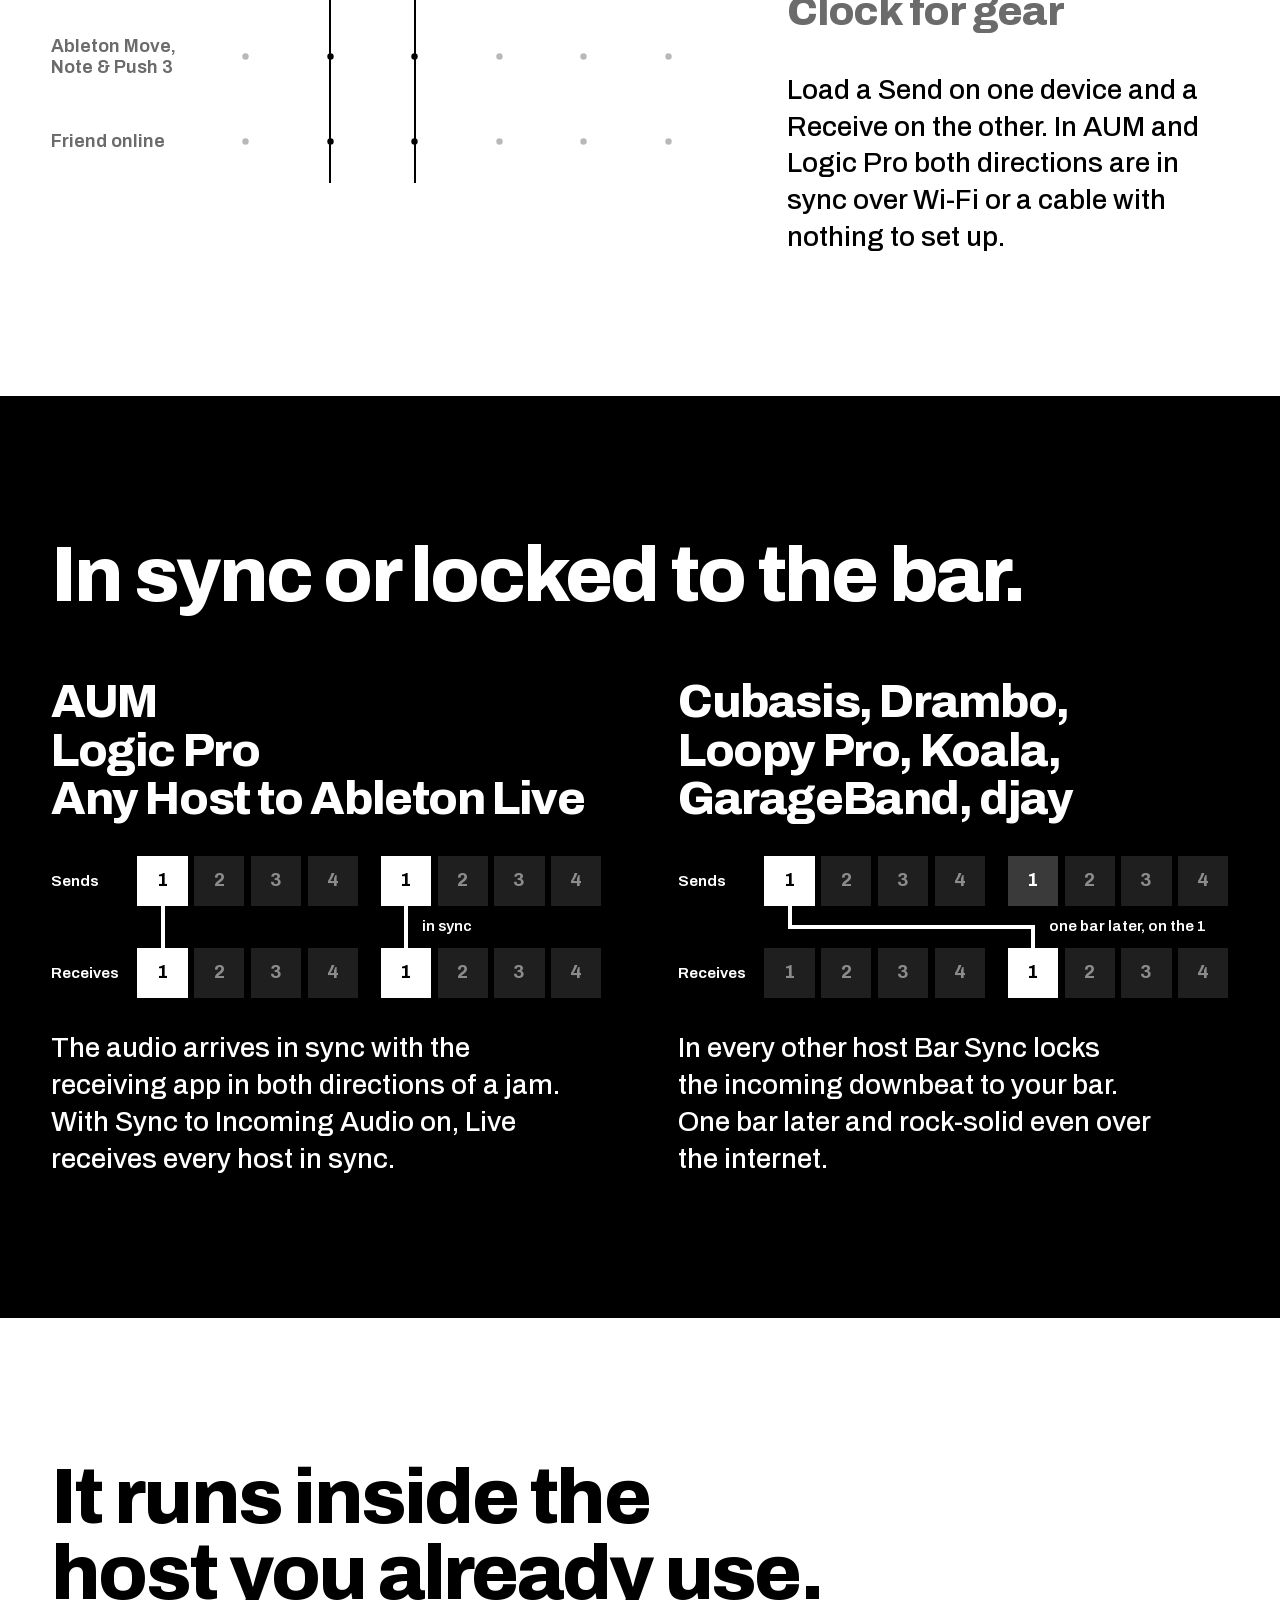
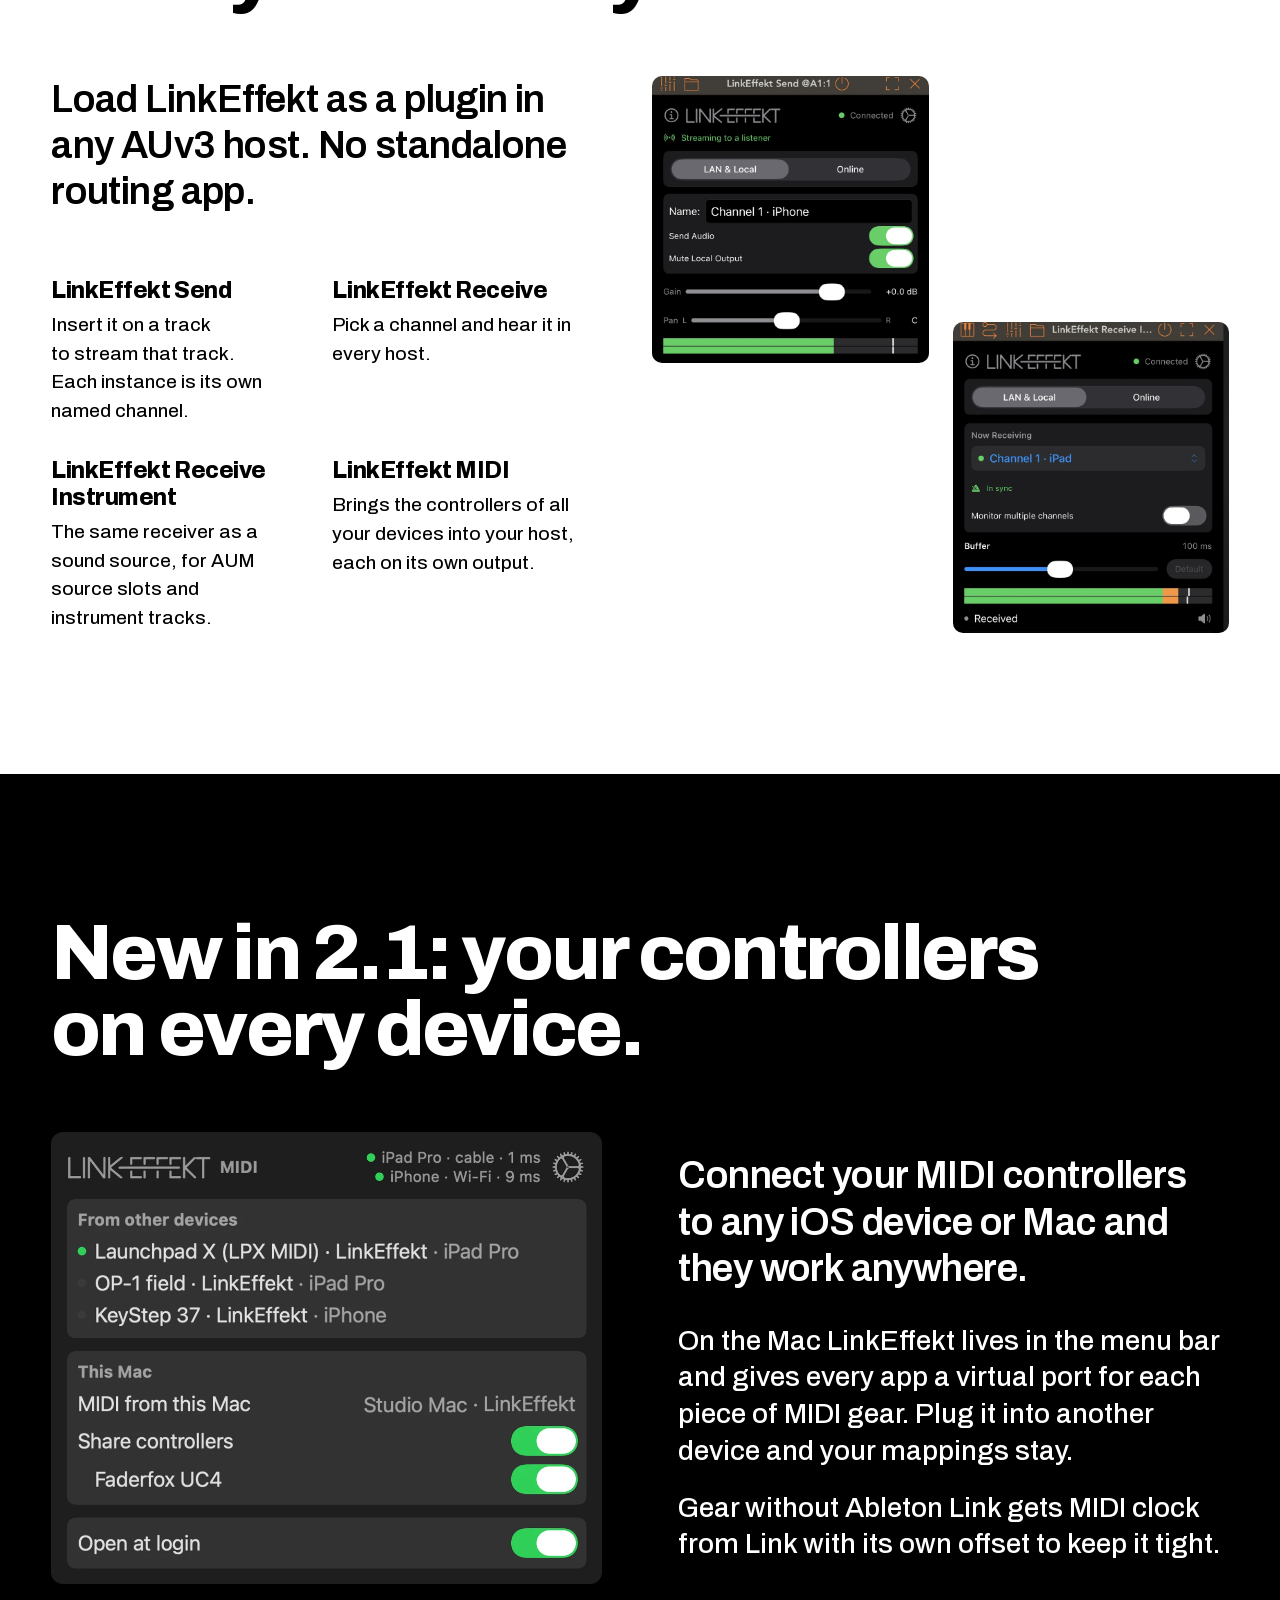
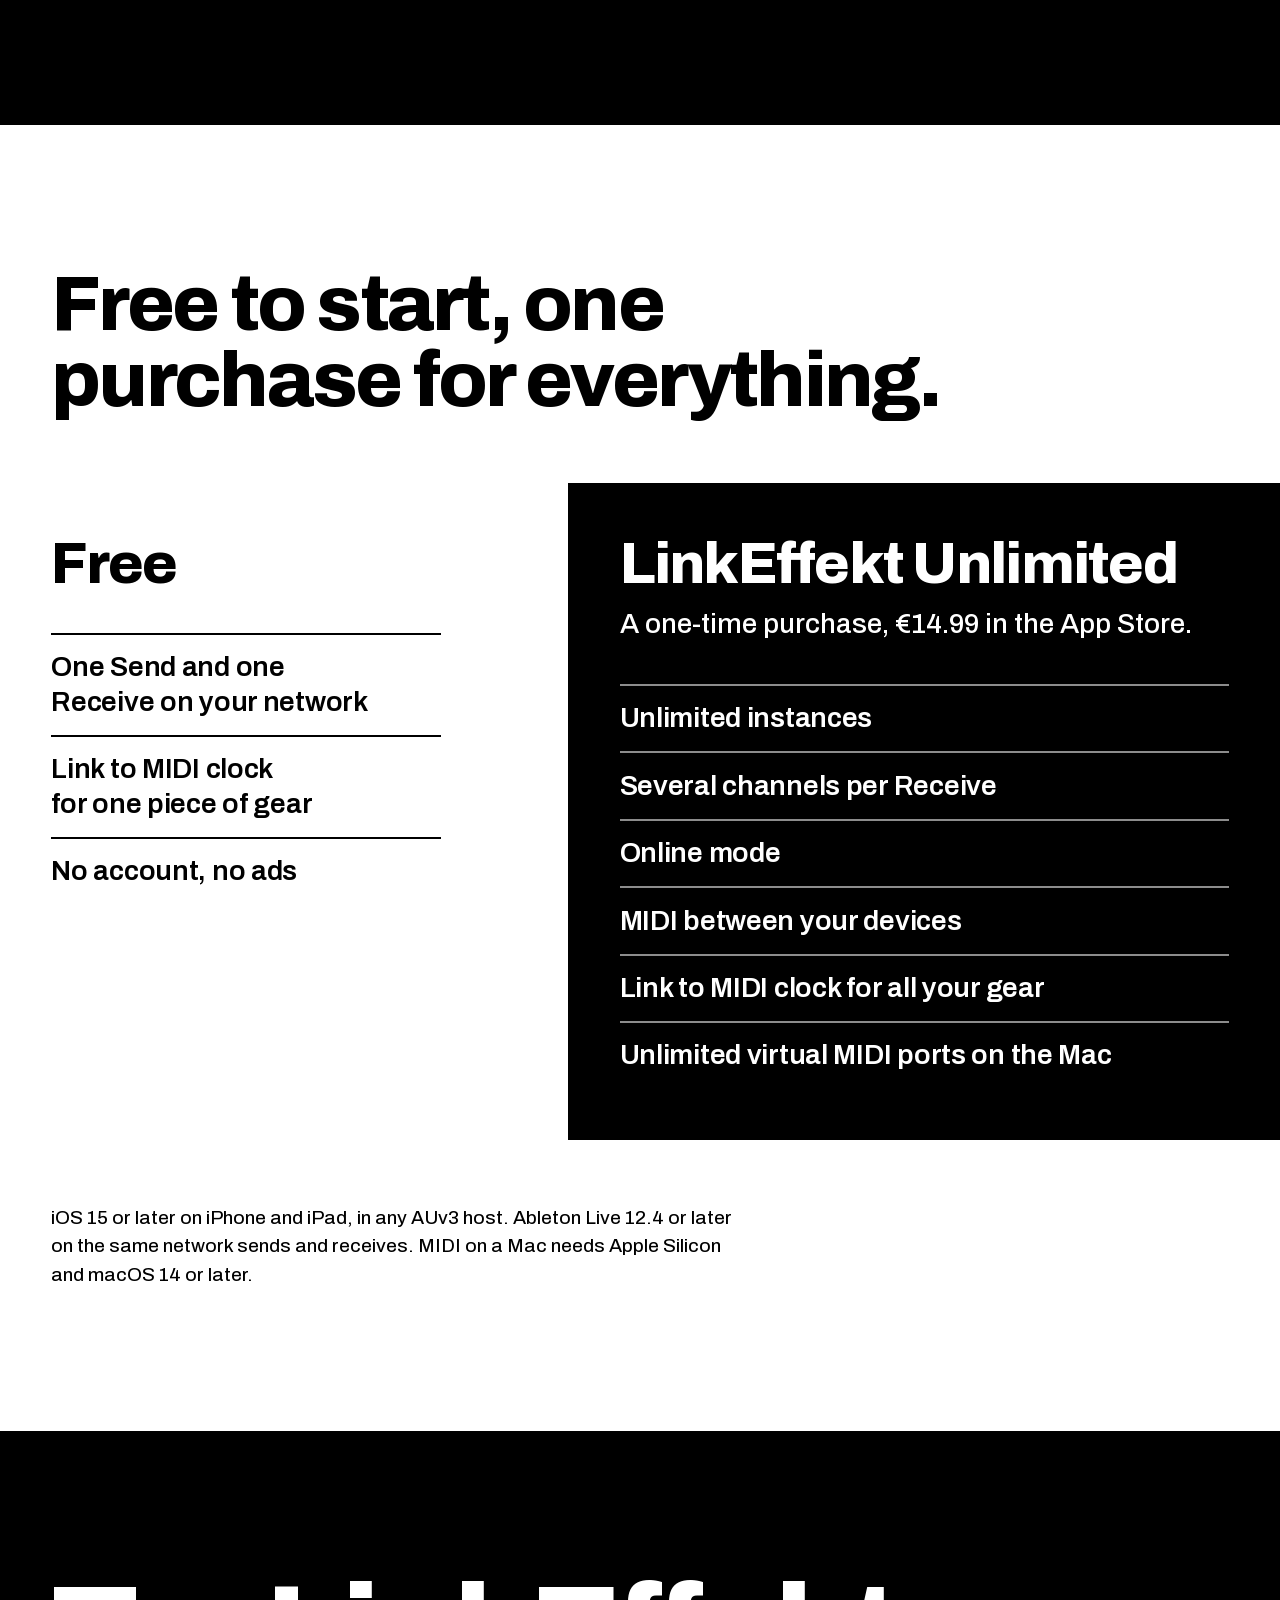
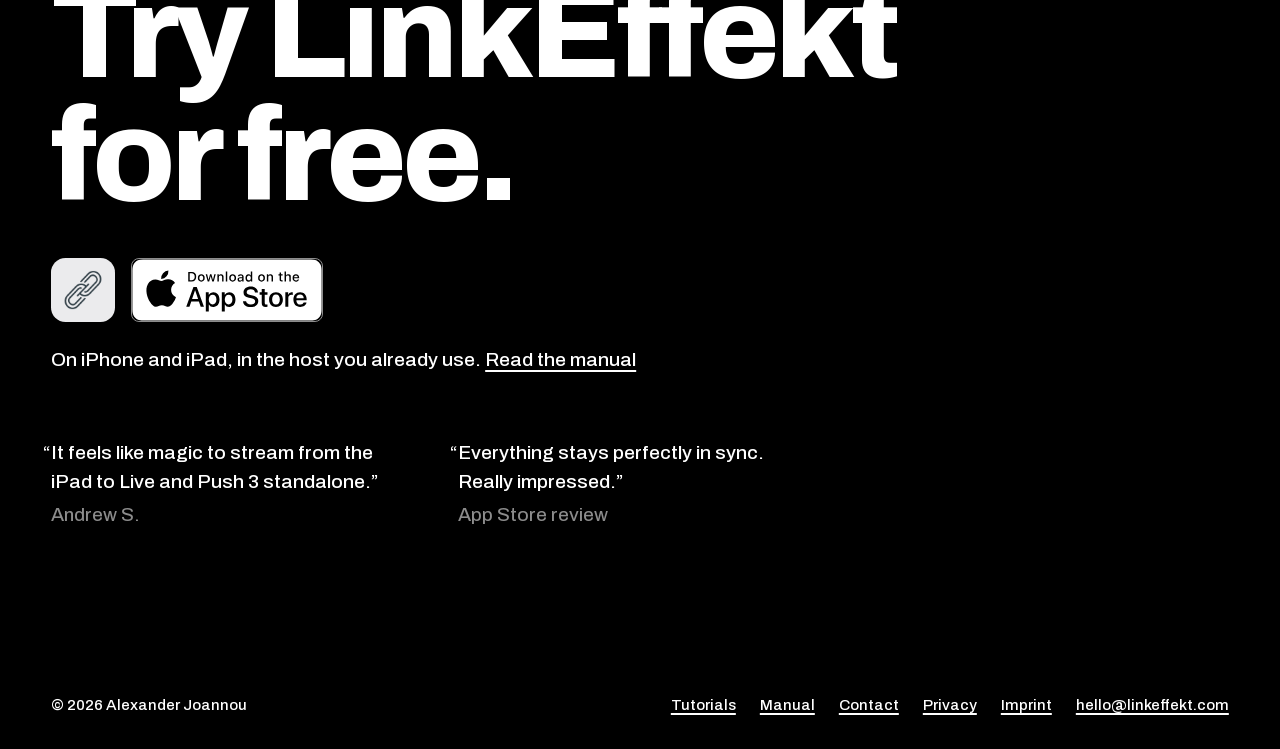
==== commit 77fe69a3: "Startseite: zwei Stimmen klein unter dem Download im Schlussabschnitt (Andrew S. mit seinem Ja vom 2" ====
--- a/index.html
+++ b/index.html
@@ -18,7 +18,7 @@
 <link rel="icon" type="image/png" href="favicon-64.png">
 <link rel="apple-touch-icon" href="icon-180.png">
 <link rel="preload" href="fonts/archivo-var.woff2" as="font" type="font/woff2" crossorigin>
-<link rel="stylesheet" href="home.css?v=26">
+<link rel="stylesheet" href="home.css?v=28">
 <script>document.documentElement.classList.add('js')</script>
 </head>
 <body>
@@ -160,6 +160,16 @@
     <a class="badge" href="https://apps.apple.com/app/linkeffekt/id6759493415"><img src="img/home/app-store-badge-white.svg" width="150" height="50" alt="Download on the App Store"></a>
   </div>
   <p class="fine">On iPhone and iPad, in the host you already use. <a href="manual.html">Read the manual</a></p>
+  <div class="voices">
+    <figure>
+      <blockquote><p>“It feels like magic to stream from the iPad to Live and Push 3 standalone.”</p></blockquote>
+      <figcaption>Andrew S.</figcaption>
+    </figure>
+    <figure>
+      <blockquote><p>“Everything stays perfectly in sync. Really impressed.”</p></blockquote>
+      <figcaption>App Store review</figcaption>
+    </figure>
+  </div>
 </section>
 
 </main>
--- a/home.css
+++ b/home.css
@@ -266,6 +266,13 @@
 
 .close { display: grid; gap: 2.5rem; }
 .close .fine { margin-top: -1rem; }
+/* users' own words, quiet, after the download: the heading keeps the section to itself.
+   The opening quote hangs so each quote lines up with the text above. */
+.voices { display: flex; flex-wrap: wrap; gap: 1.5rem clamp(2rem, 6vw, 6rem); margin-top: calc(var(--gap-head) - 2.5rem); }
+.voices figure { max-width: 30ch; }
+.voices p { font-weight: 500; hanging-punctuation: first; }
+@supports not (hanging-punctuation: first) { .voices p { text-indent: -.435em; } }
+.voices figcaption { margin-top: .25rem; color: var(--dim); }
 .close h2 { font-size: clamp(3rem, 1rem + 9vw, 9rem); max-width: 15ch; line-height: .94; }
 .close .stage-action { margin-top: 0; }
 .close .icon { width: 64px; height: 64px; border-radius: 14.5px; }
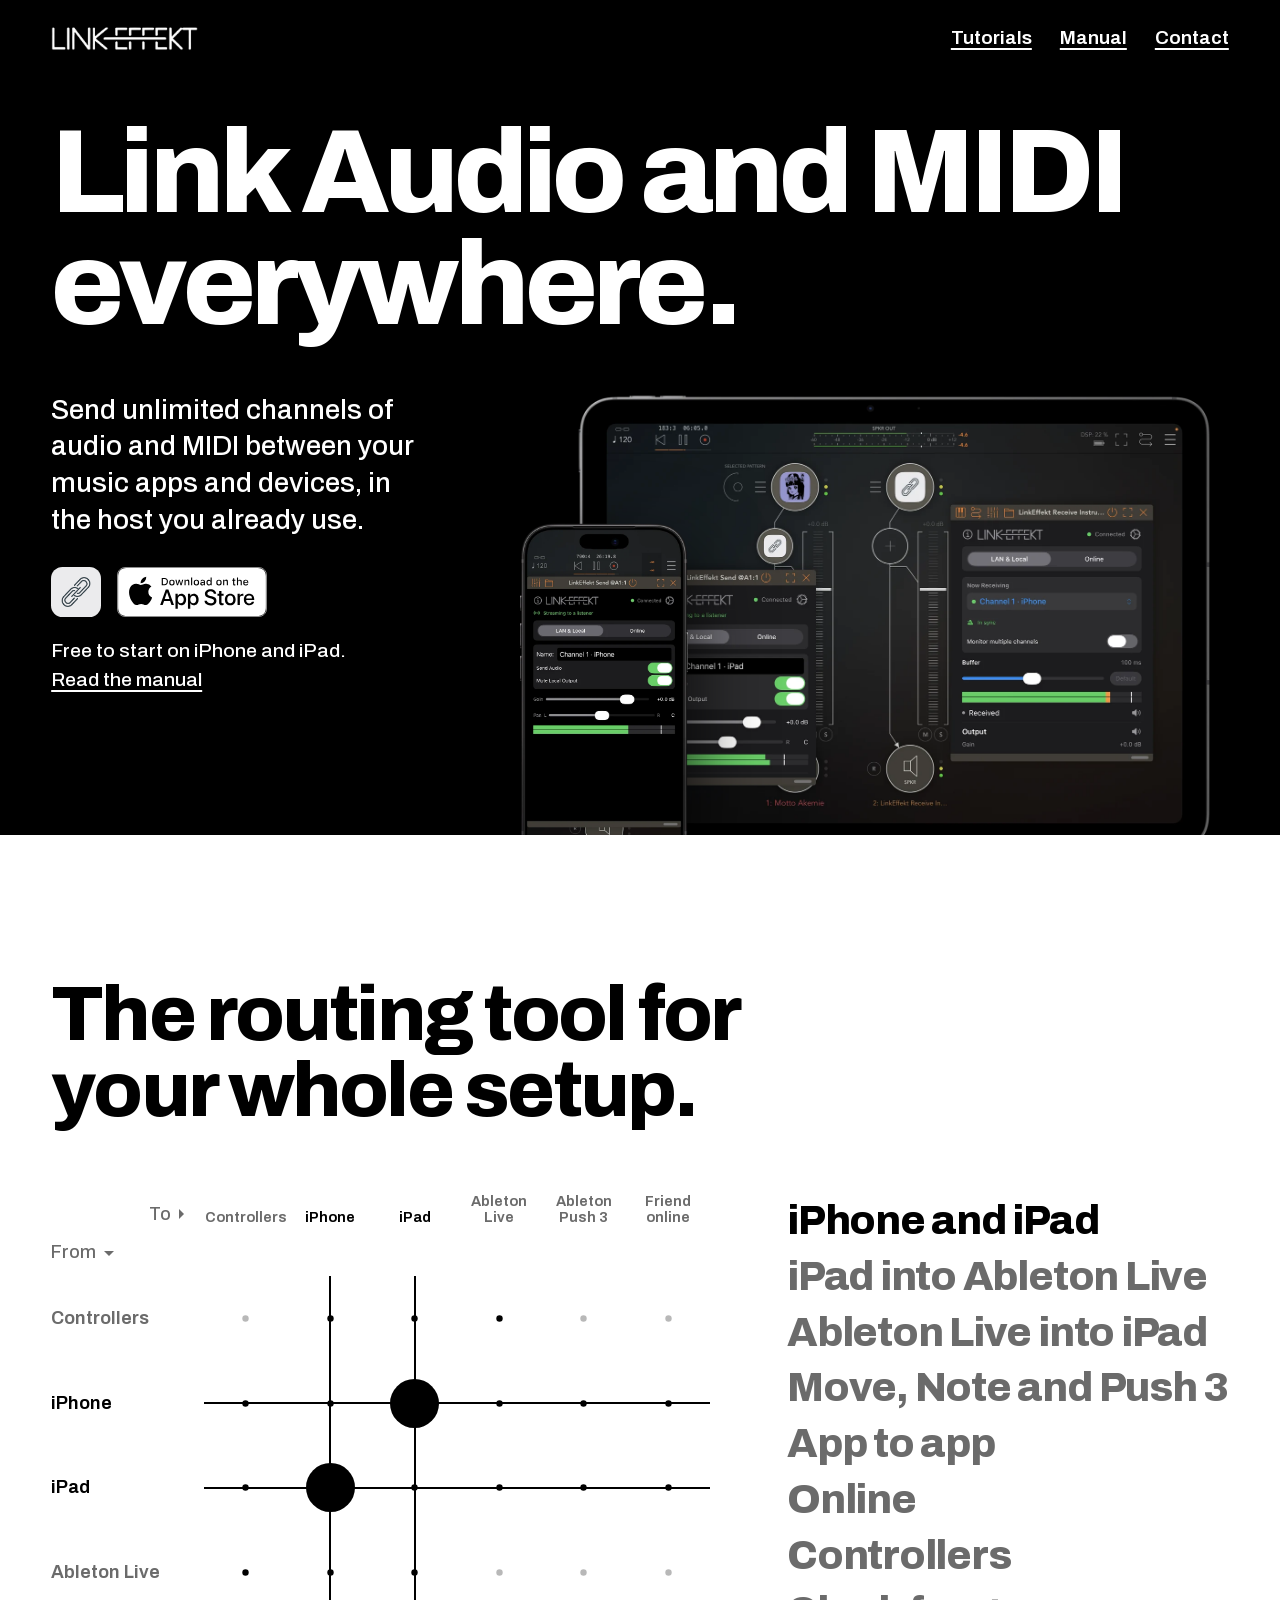
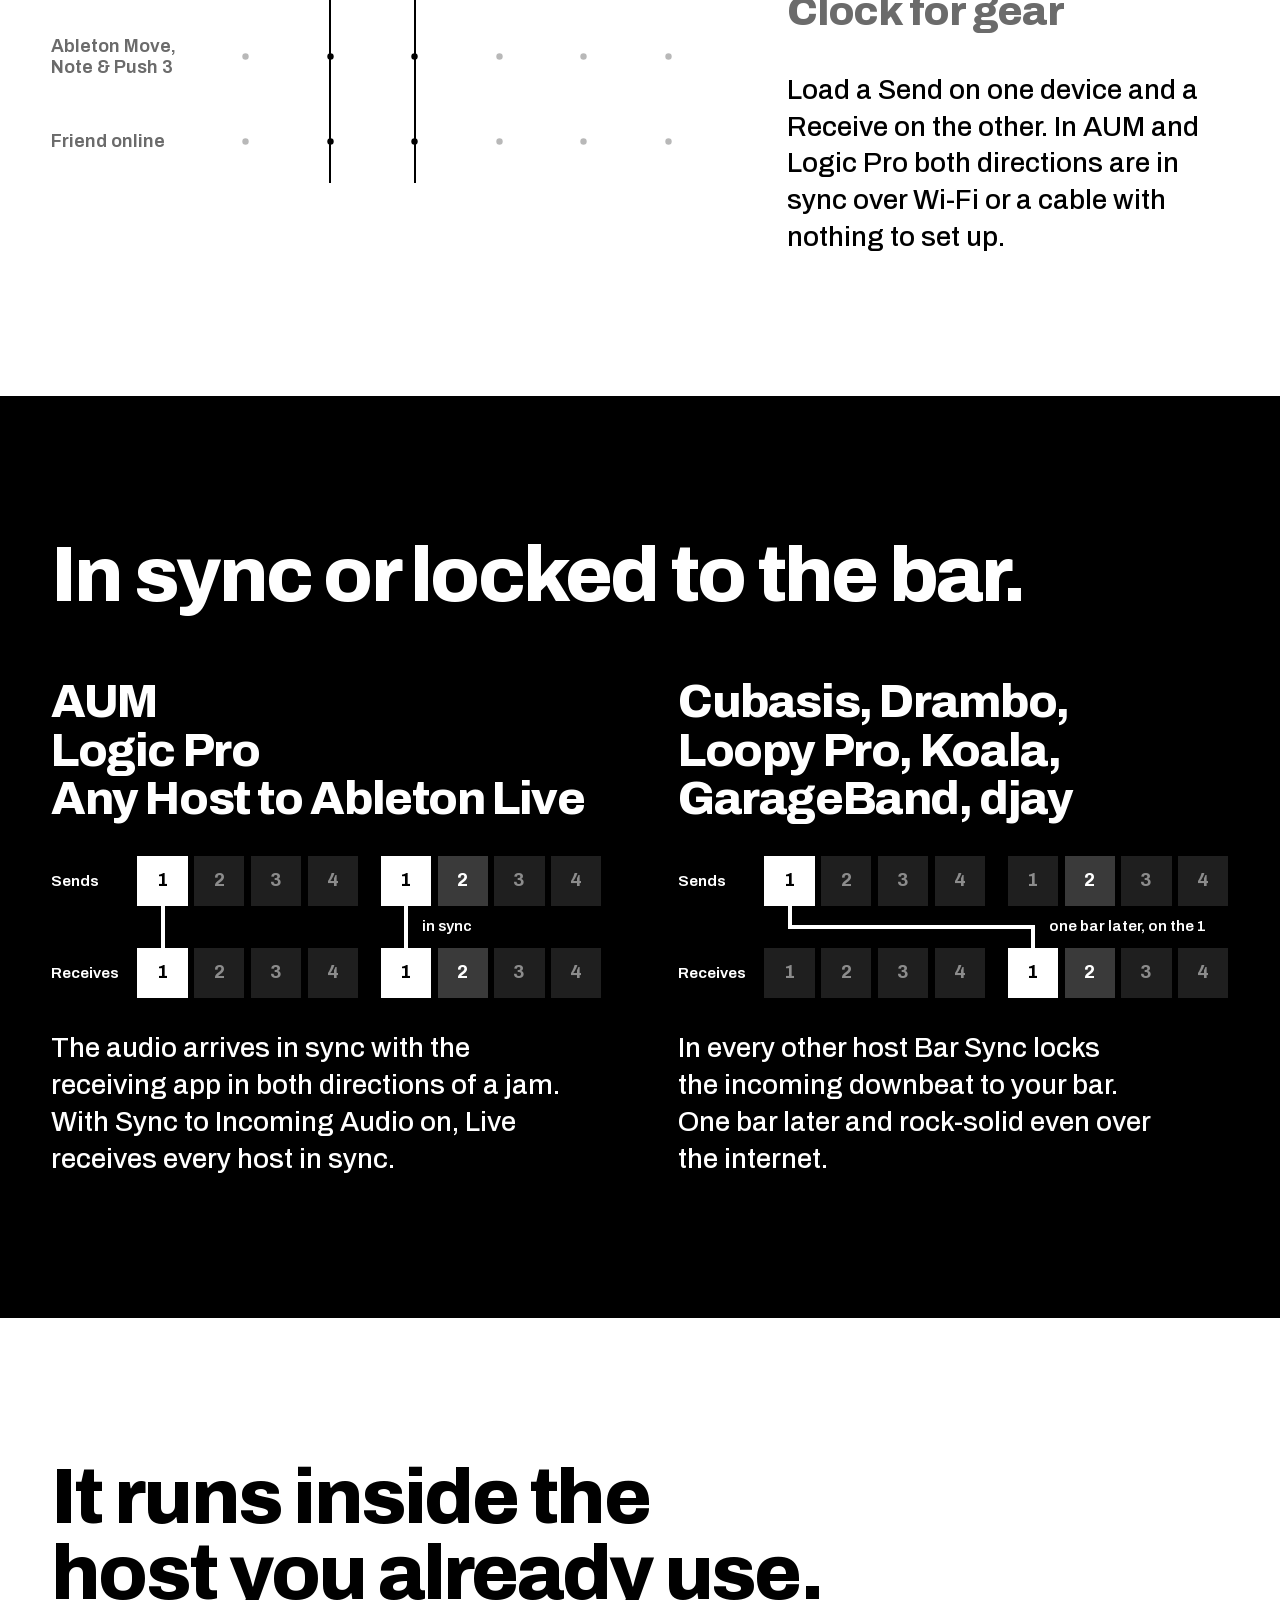
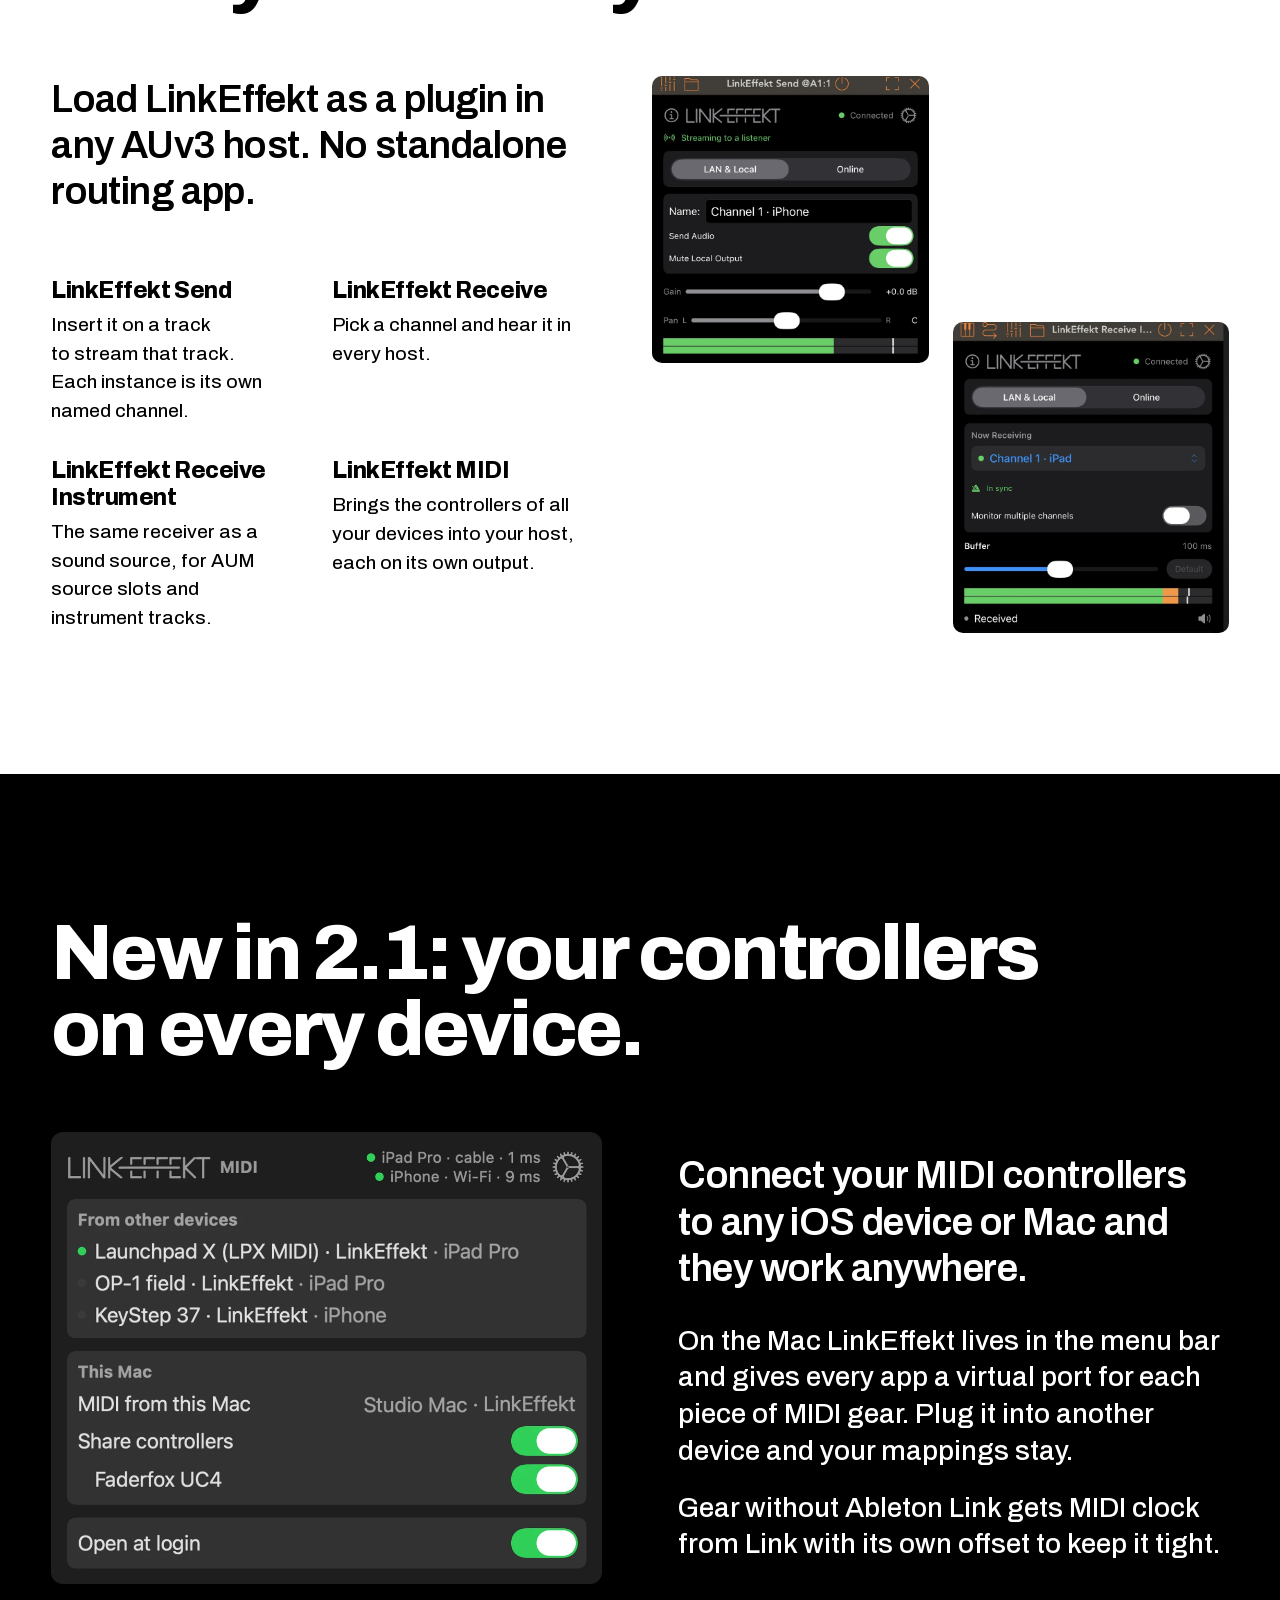
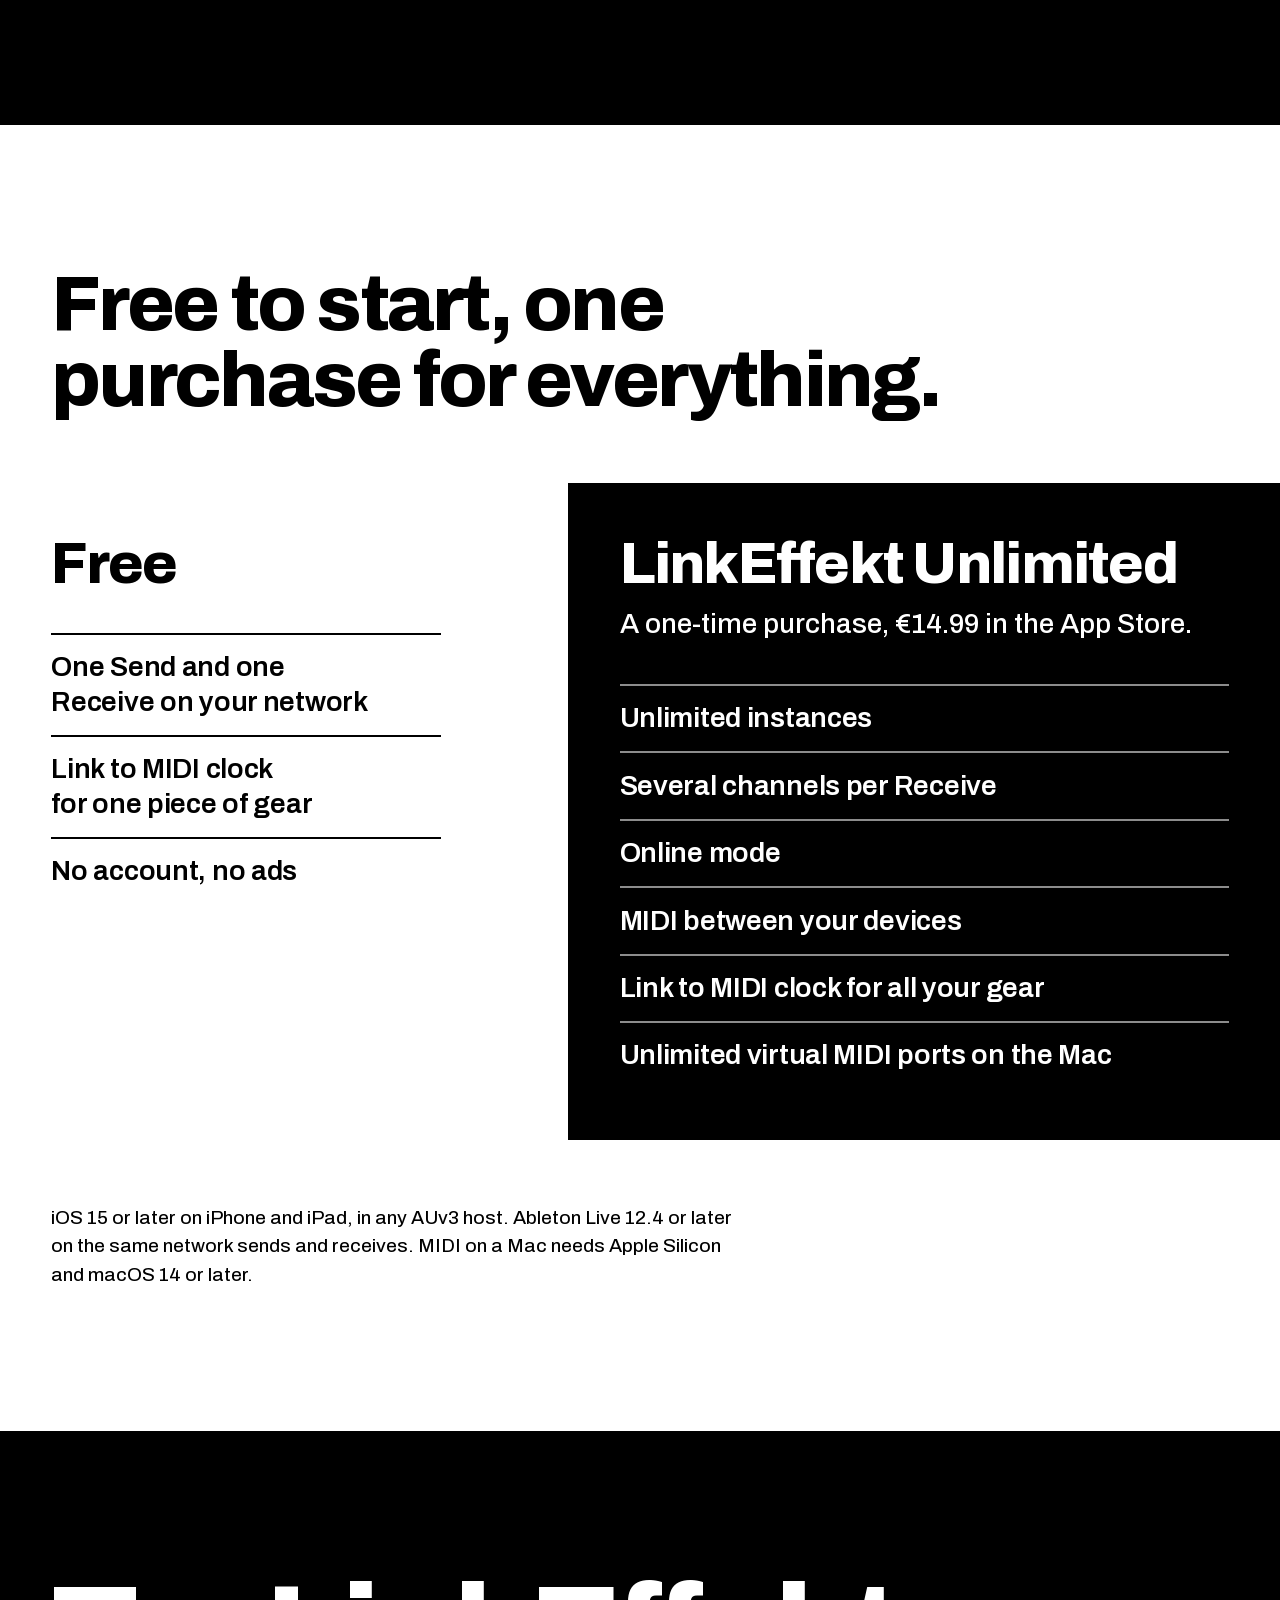
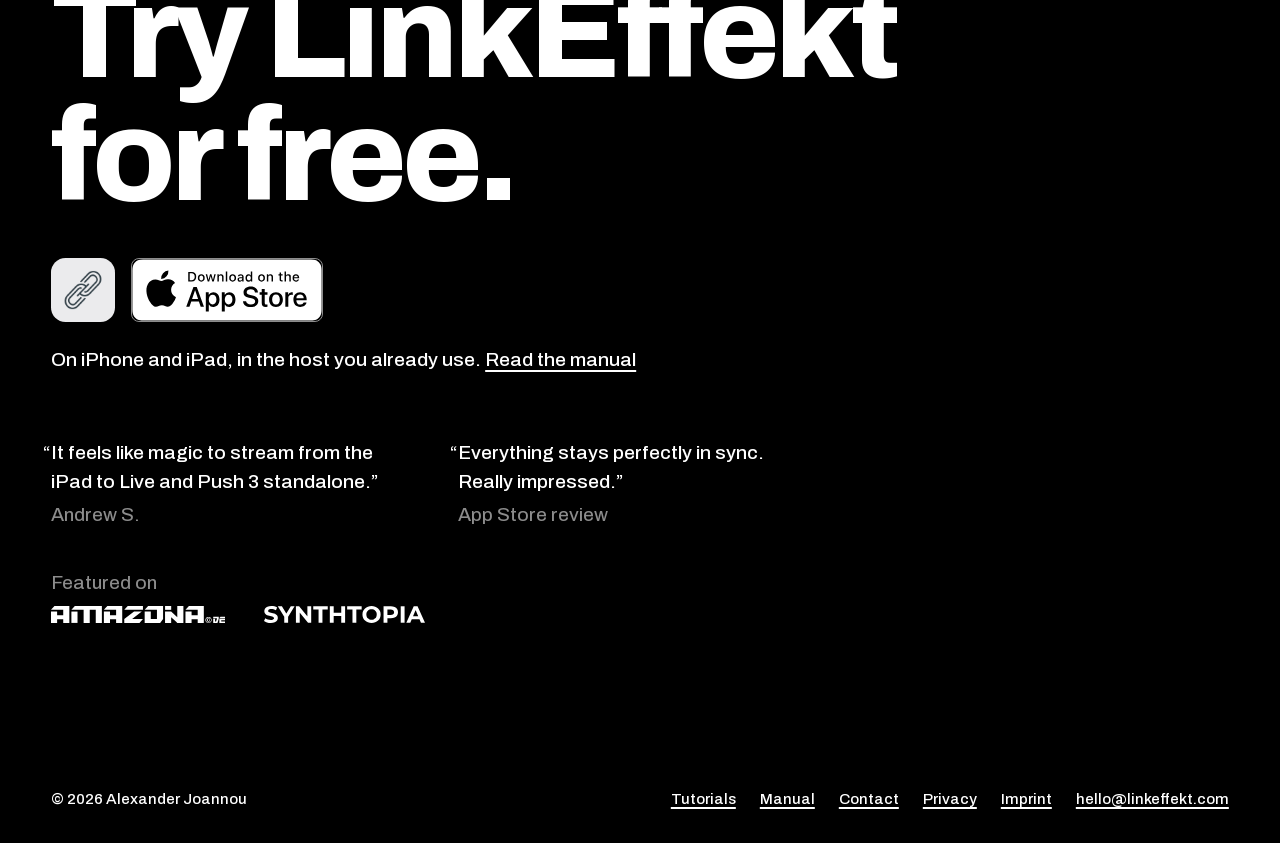
==== commit 4d2a92ae: "Startseite: „Featured on“ mit amazona und Synthtopia unter den Stimmen im Schlussabschnitt (Alex 26." ====
--- a/index.html
+++ b/index.html
@@ -18,7 +18,7 @@
 <link rel="icon" type="image/png" href="favicon-64.png">
 <link rel="apple-touch-icon" href="icon-180.png">
 <link rel="preload" href="fonts/archivo-var.woff2" as="font" type="font/woff2" crossorigin>
-<link rel="stylesheet" href="home.css?v=28">
+<link rel="stylesheet" href="home.css?v=32">
 <script>document.documentElement.classList.add('js')</script>
 </head>
 <body>
@@ -170,6 +170,12 @@
       <figcaption>App Store review</figcaption>
     </figure>
   </div>
+  <p class="press"><span>Featured on</span>
+    <span class="press-logos">
+      <a href="https://www.amazona.de/linkeffekt-2-1-link-audio-und-midi-zwischen-ipad-iphone-und-mac/" aria-label="LinkEffekt on amazona.de"><img src="img/home/press-amazona.svg" width="729" height="72" alt="amazona.de"></a>
+      <a href="https://www.synthtopia.com/content/2026/11/17/linkeffekt-lets-you-route-audio-midi-between-iphone-ipad-mac/" aria-label="LinkEffekt on Synthtopia"><img src="img/home/press-synthtopia.svg" width="677" height="72" alt="Synthtopia"></a>
+    </span>
+  </p>
 </section>
 
 </main>
--- a/home.css
+++ b/home.css
@@ -273,6 +273,13 @@
 .voices p { font-weight: 500; hanging-punctuation: first; }
 @supports not (hanging-punctuation: first) { .voices p { text-indent: -.435em; } }
 .voices figcaption { margin-top: .25rem; color: var(--dim); }
+/* who wrote about it: each logo is the link to the article (a "featured on" needs its source). */
+.press { display: grid; justify-items: start; gap: .5rem; color: var(--dim); }
+.press-logos { display: flex; flex-wrap: wrap; align-items: baseline; gap: .75rem clamp(1.5rem, 3vw, 2.5rem); }
+.press-logos a { display: block; -webkit-tap-highlight-color: transparent; transition: opacity .15s ease, transform .15s var(--out); }
+.press-logos a:active { transform: scale(.97); }
+.press-logos img { display: block; height: .9em; width: auto; }
+@media (hover: hover) and (pointer: fine) { .press-logos a:hover { opacity: .7; } }
 .close h2 { font-size: clamp(3rem, 1rem + 9vw, 9rem); max-width: 15ch; line-height: .94; }
 .close .stage-action { margin-top: 0; }
 .close .icon { width: 64px; height: 64px; border-radius: 14.5px; }
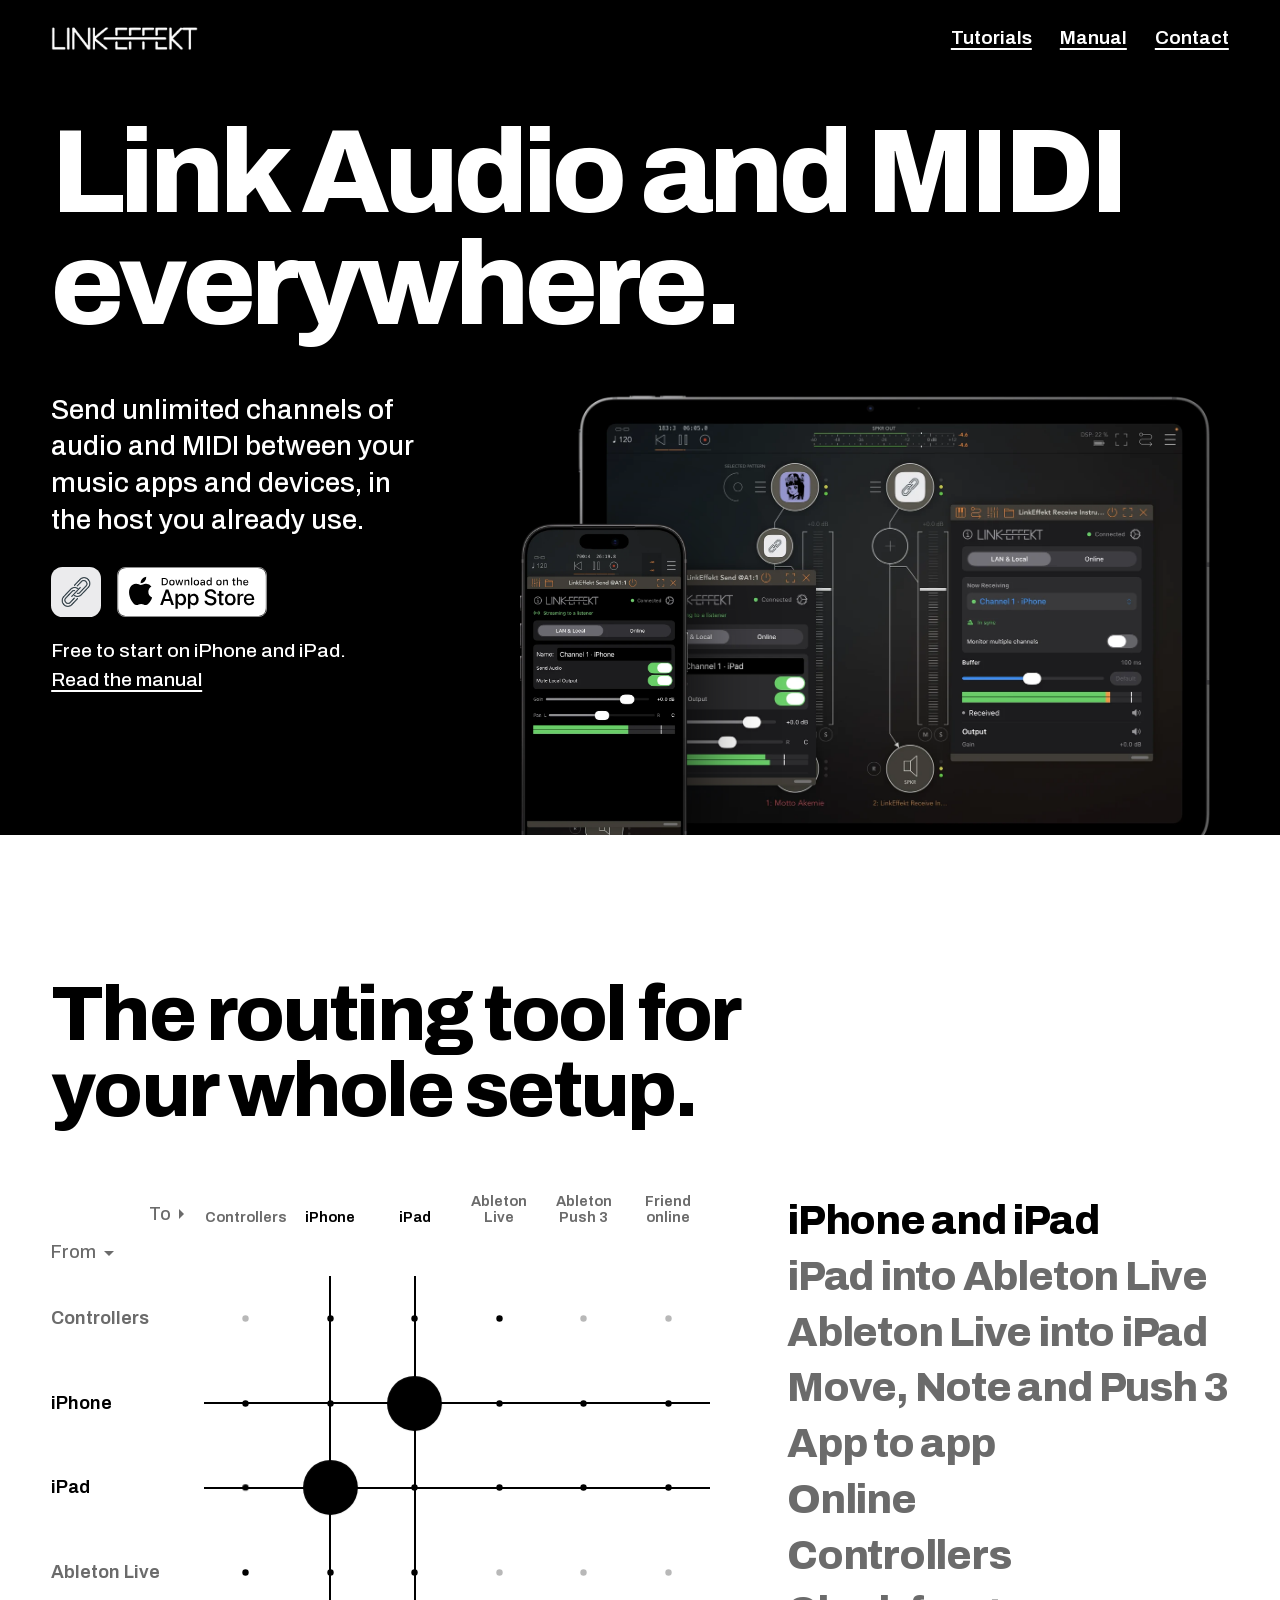
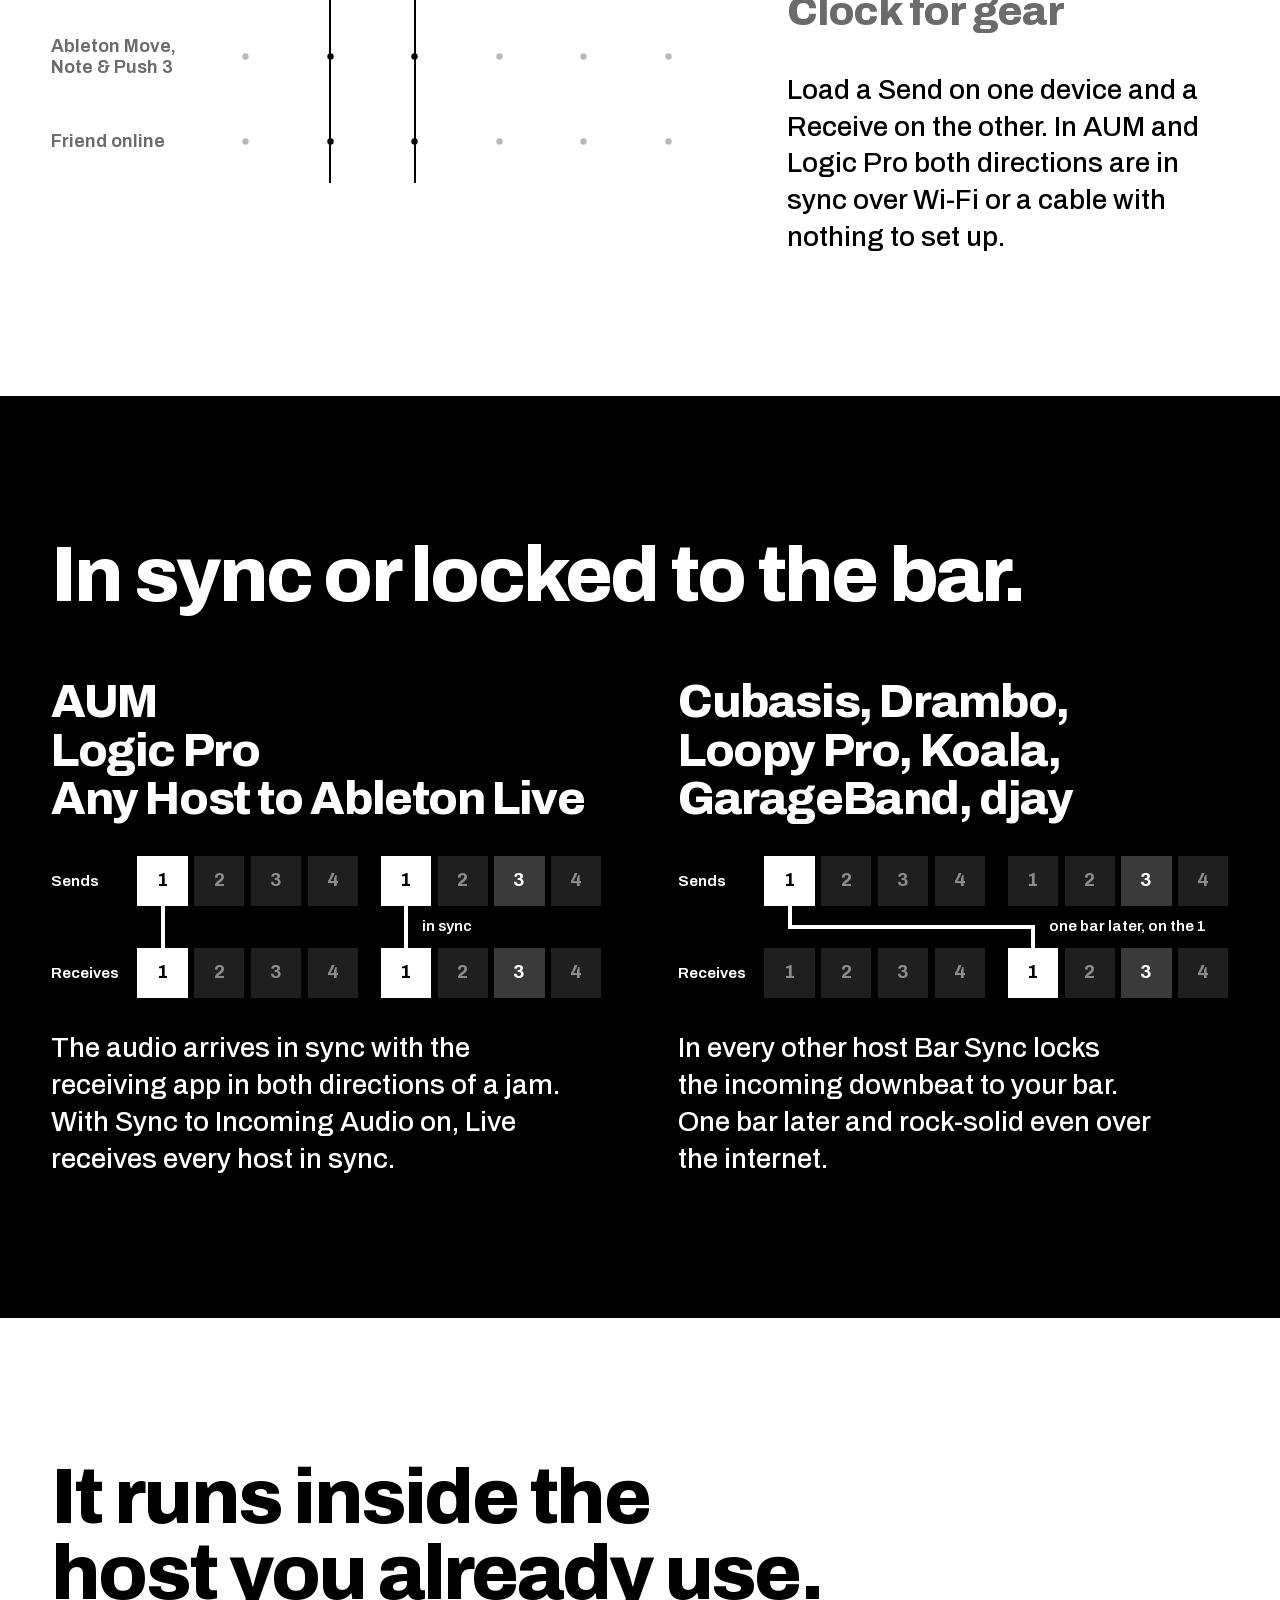
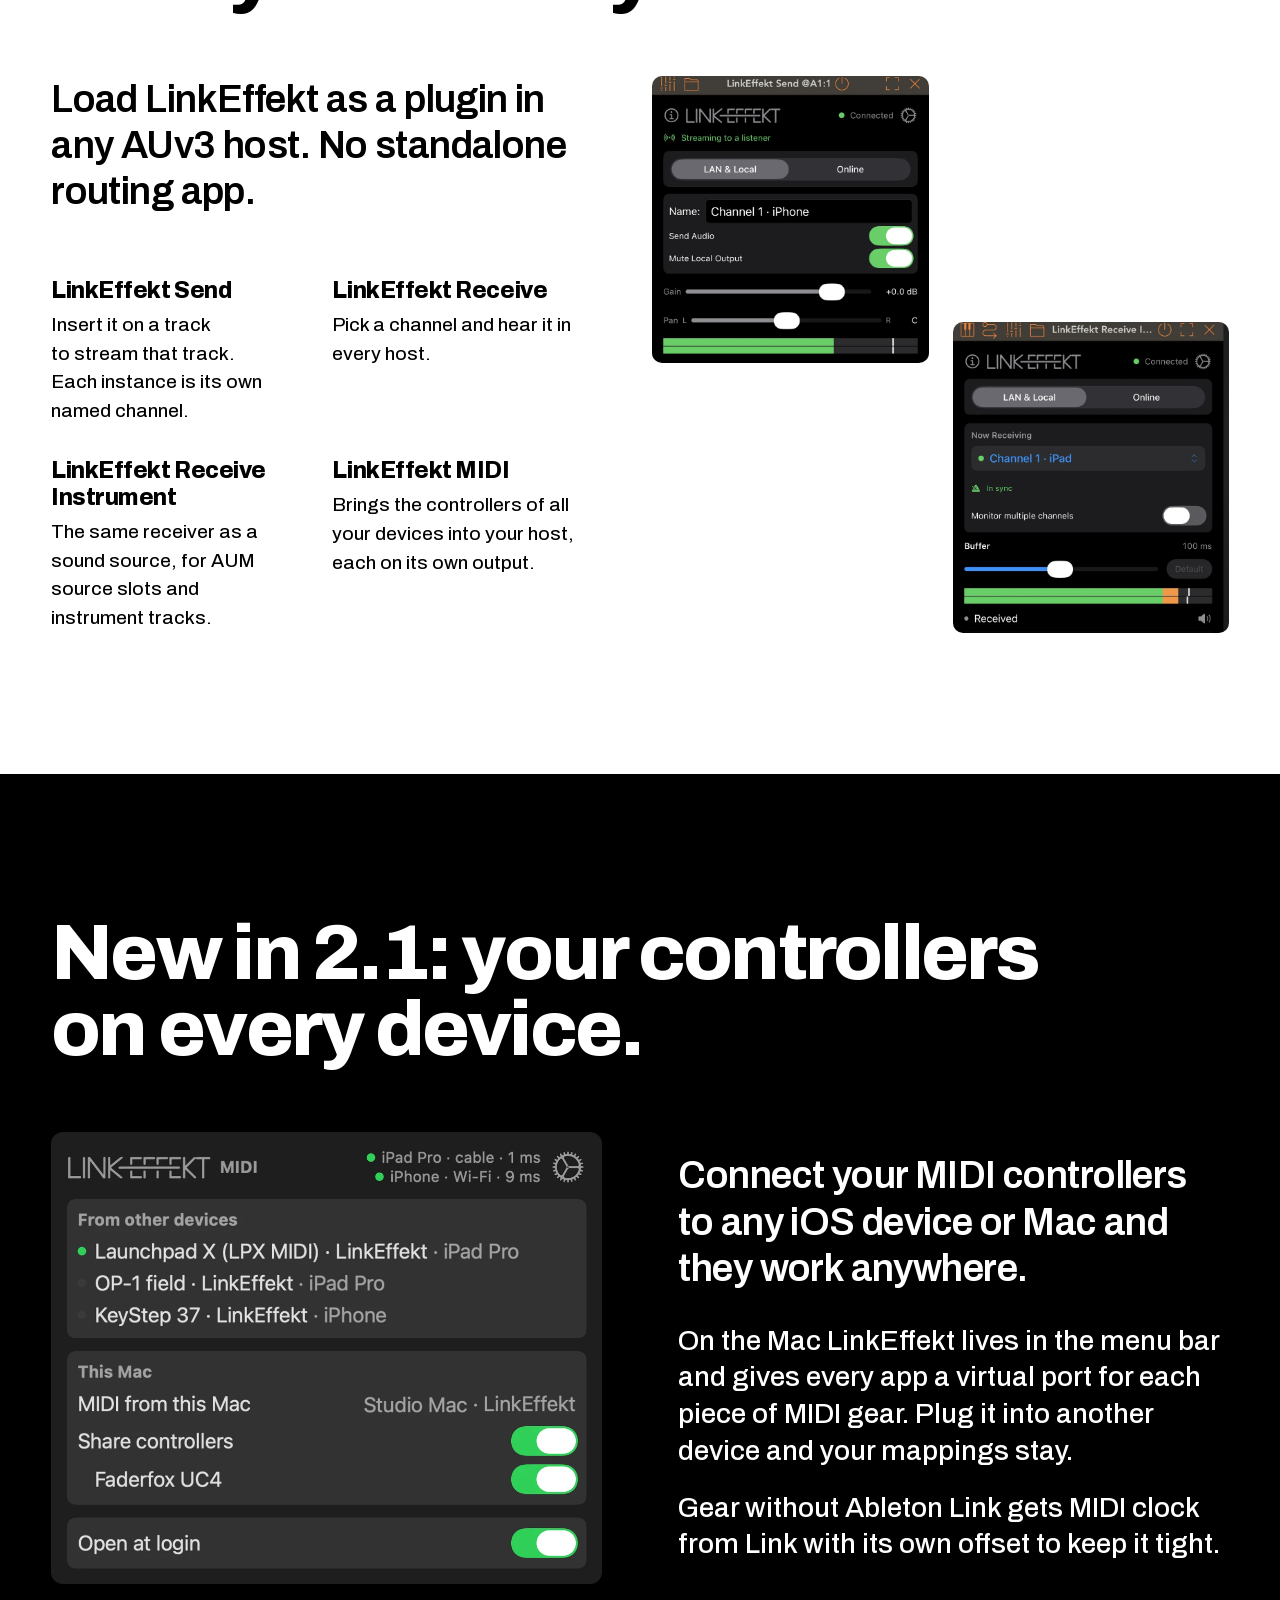
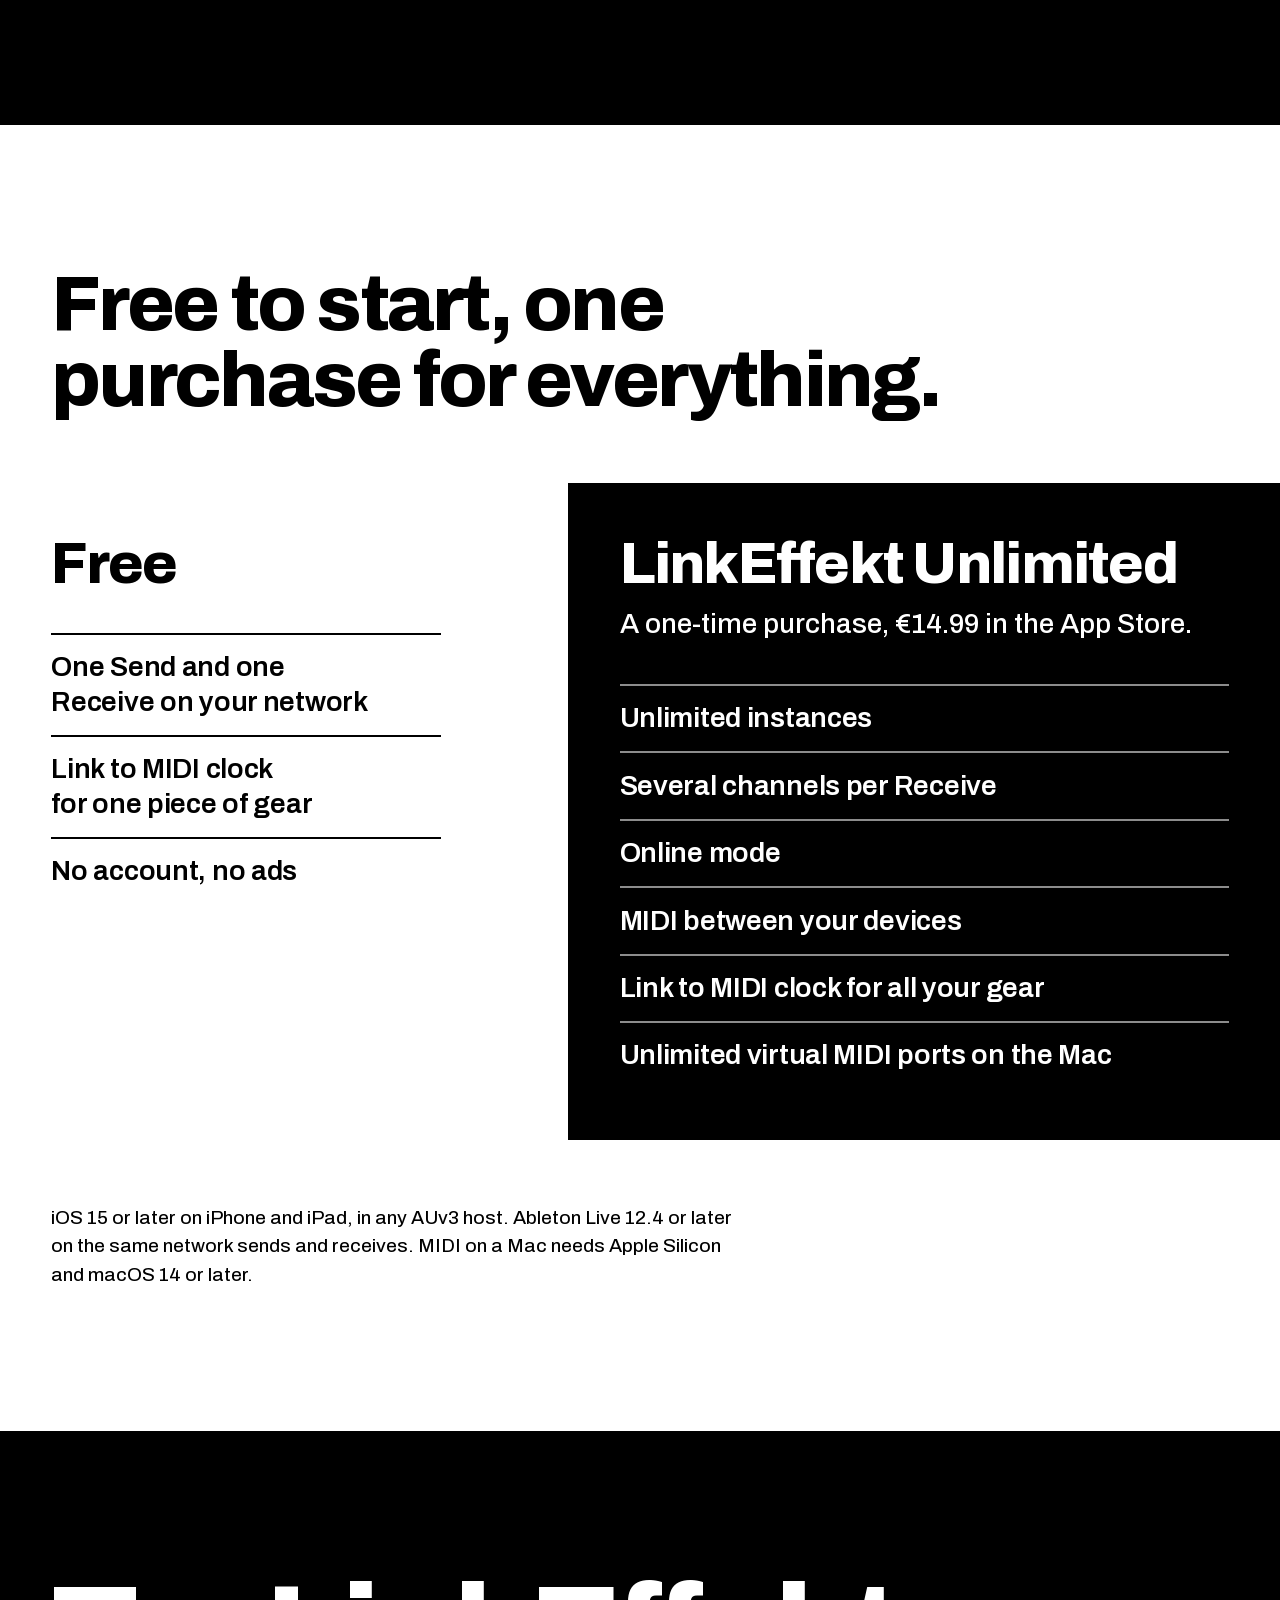
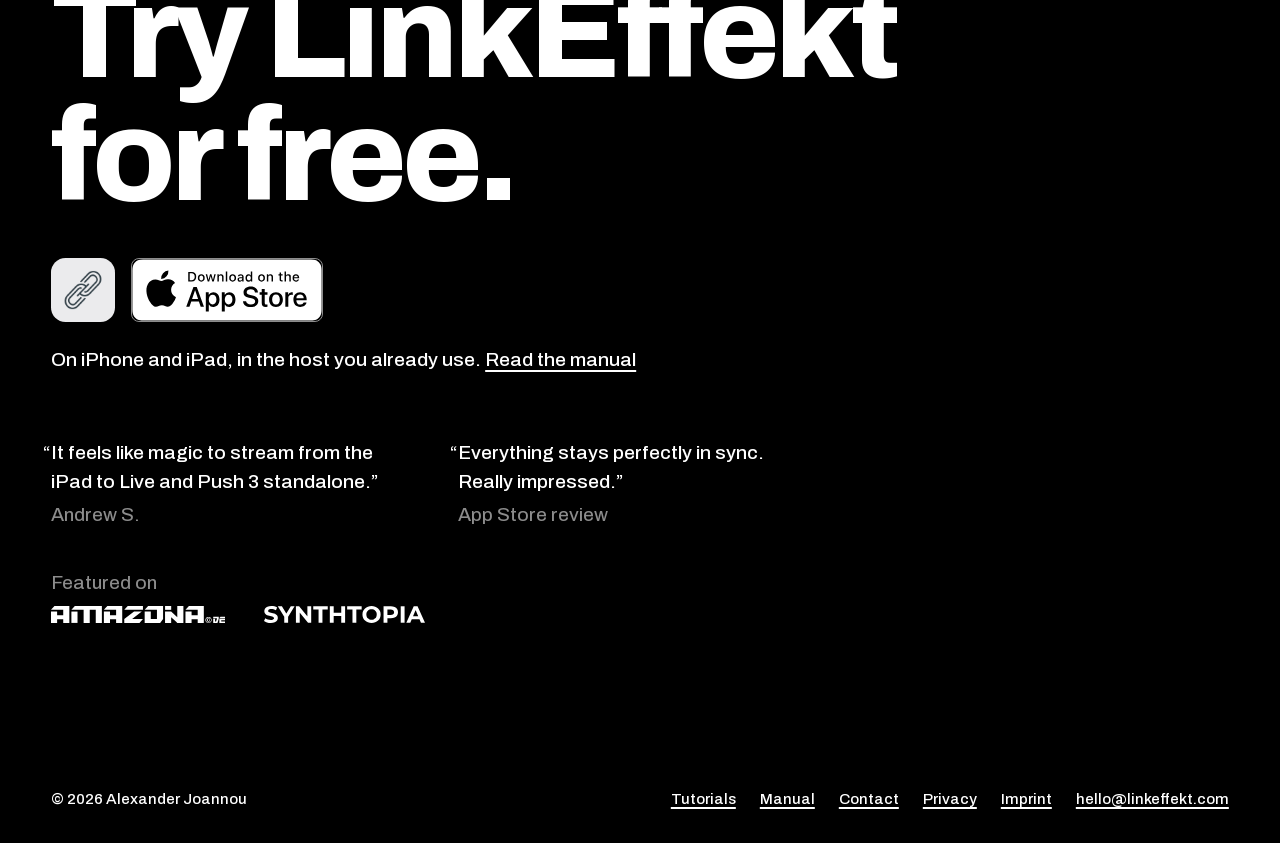
==== commit d3c65a5c: "Ein Kopf für alle Seiten (Alex 27.11.: Menü sprang zwischen Startseite, Handbuch und Tutorials): Lay" ====
--- a/index.html
+++ b/index.html
@@ -18,14 +18,15 @@
 <link rel="icon" type="image/png" href="favicon-64.png">
 <link rel="apple-touch-icon" href="icon-180.png">
 <link rel="preload" href="fonts/archivo-var.woff2" as="font" type="font/woff2" crossorigin>
-<link rel="stylesheet" href="home.css?v=32">
+<link rel="stylesheet" href="home.css?v=33">
+<link rel="stylesheet" href="head.css?v=7f80bca2">
 <script>document.documentElement.classList.add('js')</script>
 </head>
 <body>
 
-<header class="bar dark">
+<header class="site-head dark">
   <a class="logo-link" href="./" aria-label="LinkEffekt home"><img src="logo-dark.png" width="759" height="134" alt="LinkEffekt"></a>
-  <nav>
+  <nav class="site-nav" aria-label="Main">
     <a href="tutorials.html">Tutorials</a>
     <a href="manual.html">Manual</a>
     <a class="nav-wide" href="contact.html">Contact</a>
--- a/home.css
+++ b/home.css
@@ -64,23 +64,9 @@
 
 section { padding: var(--gap-section) var(--edge); }
 
-/* ---------- header ---------- */
-
-.bar {
-  display: flex; align-items: center; justify-content: space-between;
-  padding: 1.5rem var(--edge) 0;
-}
-.logo-link img { height: 26px; width: auto; filter: brightness(0) invert(1); }
-.bar nav { display: flex; gap: 1.75rem; font-weight: 600; }
-/* phones: Contact gives way, it stays in the footer */
-@media (max-width: 480px) {
-  .bar nav { gap: 1.1rem; }
-  .bar .nav-wide { display: none; }
-}
-@media (max-width: 360px) {
-  .logo-link img { height: 20px; }
-  .bar nav { gap: .8rem; }
-}
+/* ---------- header (layout in head.css, shared with every page) ---------- */
+
+.site-head .logo-link img { filter: brightness(0) invert(1); }
 
 /* ---------- stage: the app, large ---------- */
 
--- a/head.css
+++ b/head.css
@@ -0,0 +1,48 @@
+/* The one header of every page. Logo and links stand in the same place on
+   every page and at every width, so nothing moves when the reader changes
+   pages; only the mark of the current page moves. The pages differ only in
+   the light and dark switch, which sits before the links so they keep their
+   place. Colours and the logo's tint come from the page's own stylesheet. */
+
+.site-head {
+  display: flex; align-items: center; justify-content: space-between; gap: .75rem;
+  padding: 1.5rem var(--edge) 0;
+  line-height: 1.5;
+}
+.site-head .logo-link { flex: none; text-decoration: none; }
+.site-head .logo-link img { display: block; width: auto; }
+
+.site-nav {
+  display: flex; align-items: center;
+  font-size: clamp(1.05rem, 1rem + .25vw, 1.2rem); font-weight: 600;
+}
+.site-nav a { white-space: nowrap; }
+/* where the reader is: the underline of the hover, kept */
+.site-nav a[aria-current] { text-decoration-thickness: 4px; }
+
+/* the switch keeps a 32 px target, but takes no more height than a line of the
+   menu and no more width than its icon: icon and words keep the same gap */
+.theme-toggle {
+  display: inline-flex; align-items: center; justify-content: center;
+  width: 2rem; height: 2rem; margin: -.25rem -.375rem; flex: none;
+  background: none; border: 0; color: inherit; cursor: pointer;
+  -webkit-tap-highlight-color: transparent;
+  transition: transform .15s var(--out);
+}
+/* a 20 px icon only visibly gives way at .9 */
+.theme-toggle:active { transform: scale(.9); }
+.theme-toggle svg { width: 20px; height: 20px; display: block; }
+.theme-toggle .ico-moon { display: none; }
+html[data-theme="light"] .theme-toggle .ico-sun { display: none; }
+html[data-theme="light"] .theme-toggle .ico-moon { display: block; }
+@media (prefers-color-scheme: light) {
+  html:not([data-theme="dark"]) .theme-toggle .ico-sun { display: none; }
+  html:not([data-theme="dark"]) .theme-toggle .ico-moon { display: block; }
+}
+
+/* Phones: Contact gives way to the footer. Below that nothing jumps: the gaps
+   close from 520 px and the logo shrinks from 395 px, in step, on every page,
+   so the pages with the switch still fit at 320 px. */
+.site-nav { gap: clamp(.5rem, 10vw - 1.5rem, 1.75rem); }
+.site-head .logo-link img { height: clamp(16px, 13.333vw - 26.67px, 26px); }
+@media (max-width: 520px) { .site-nav .nav-wide { display: none; } }
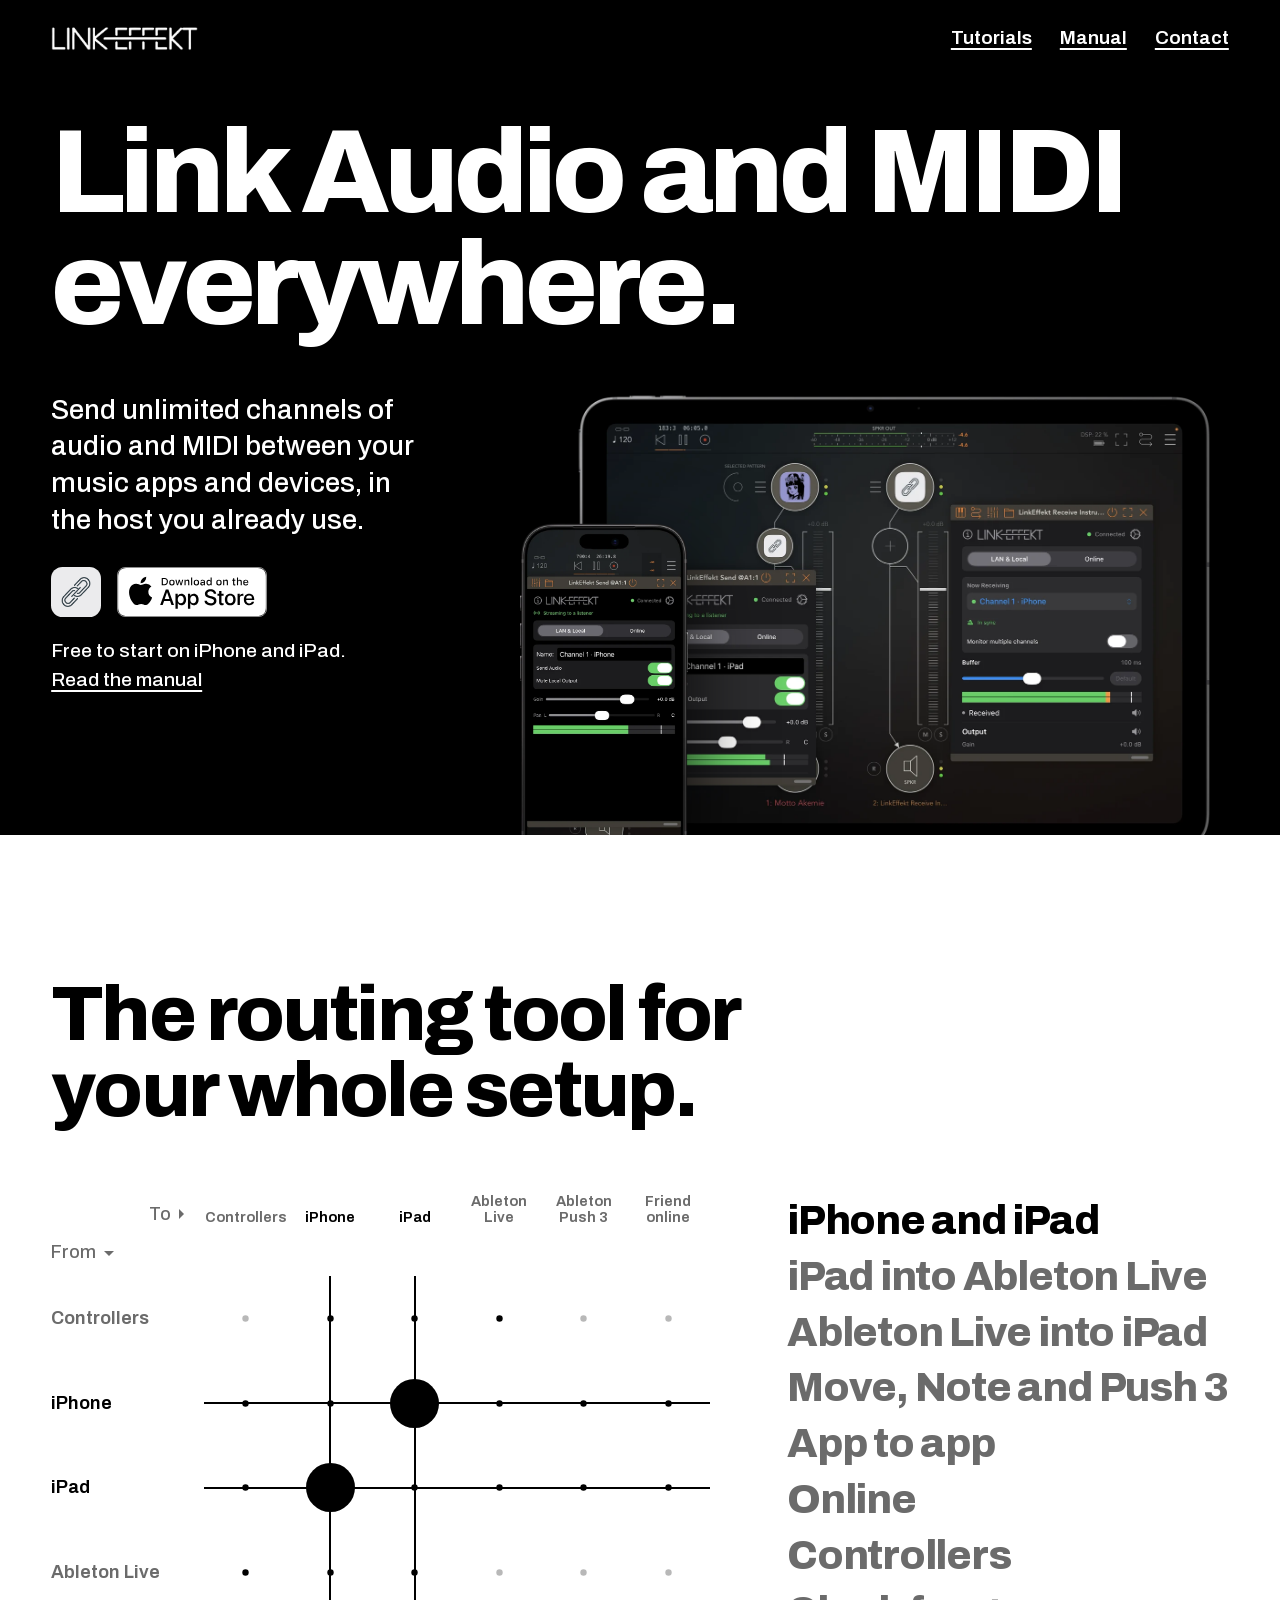
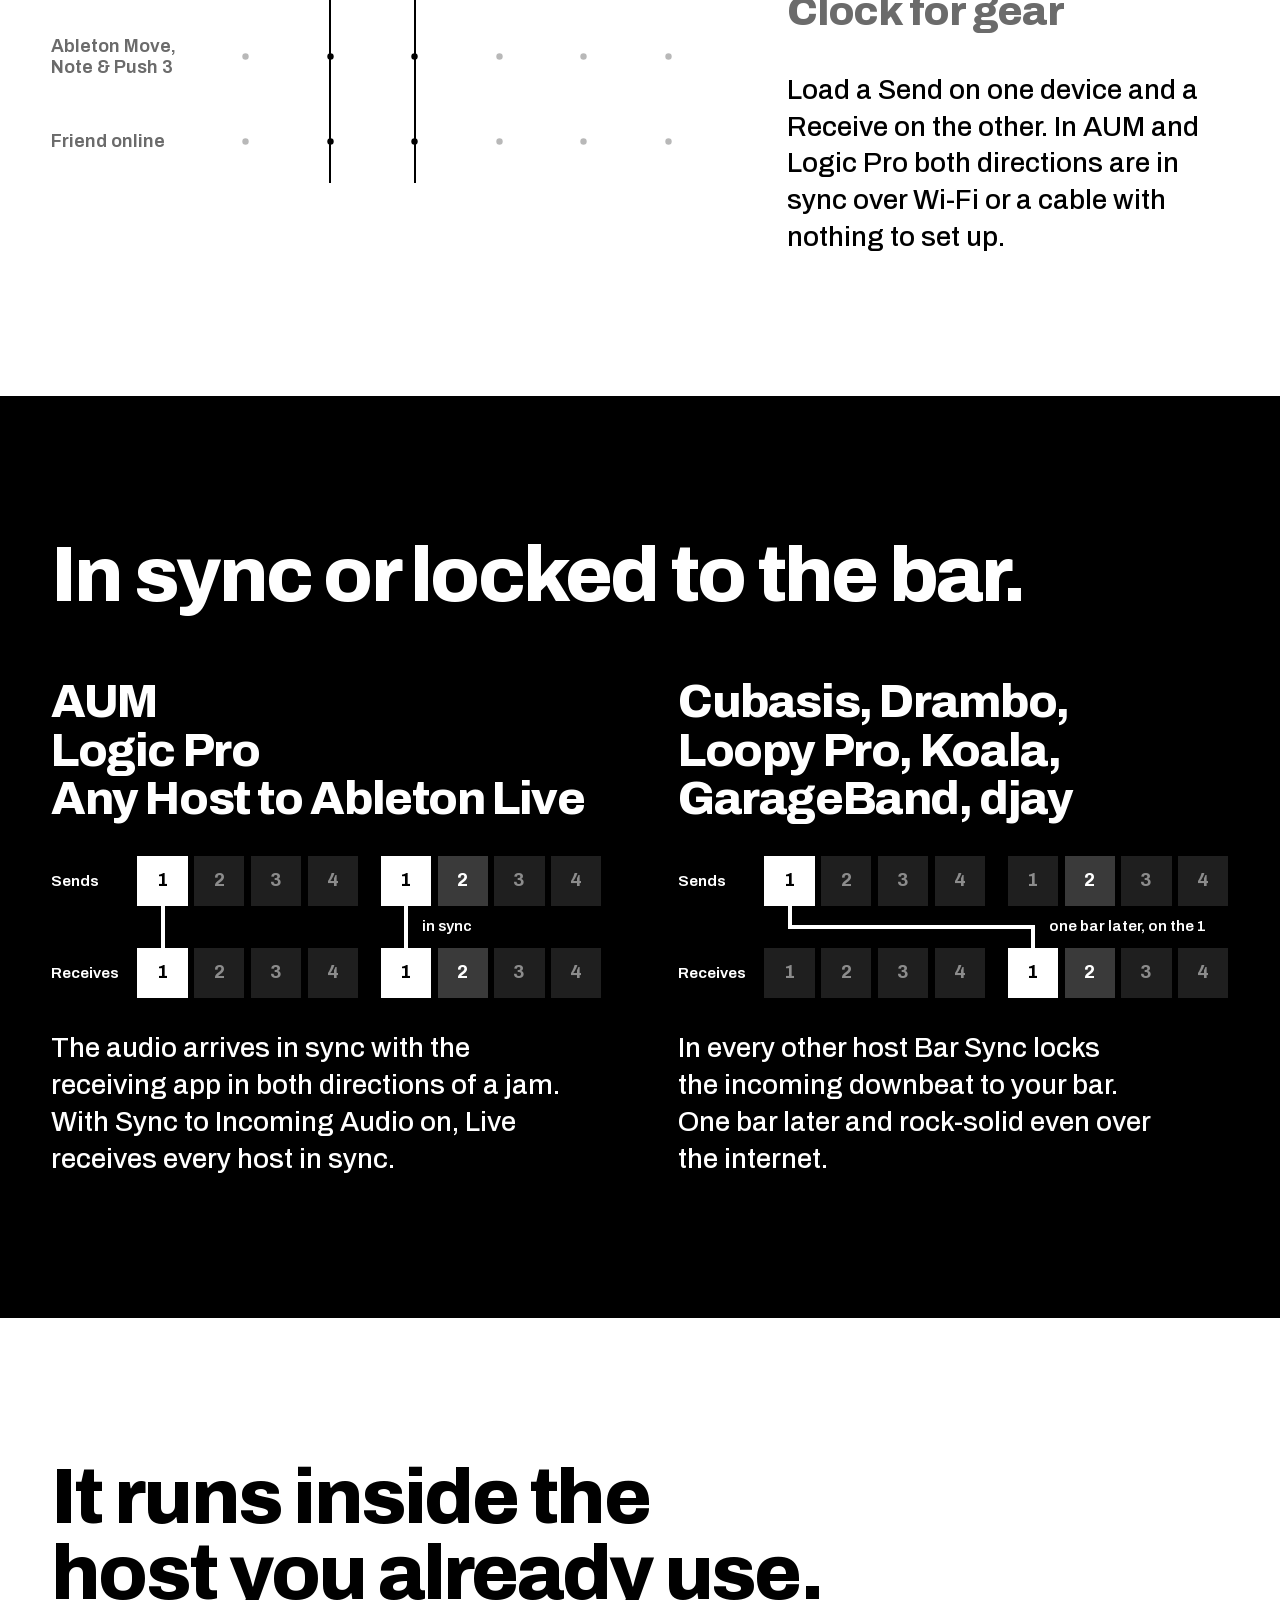
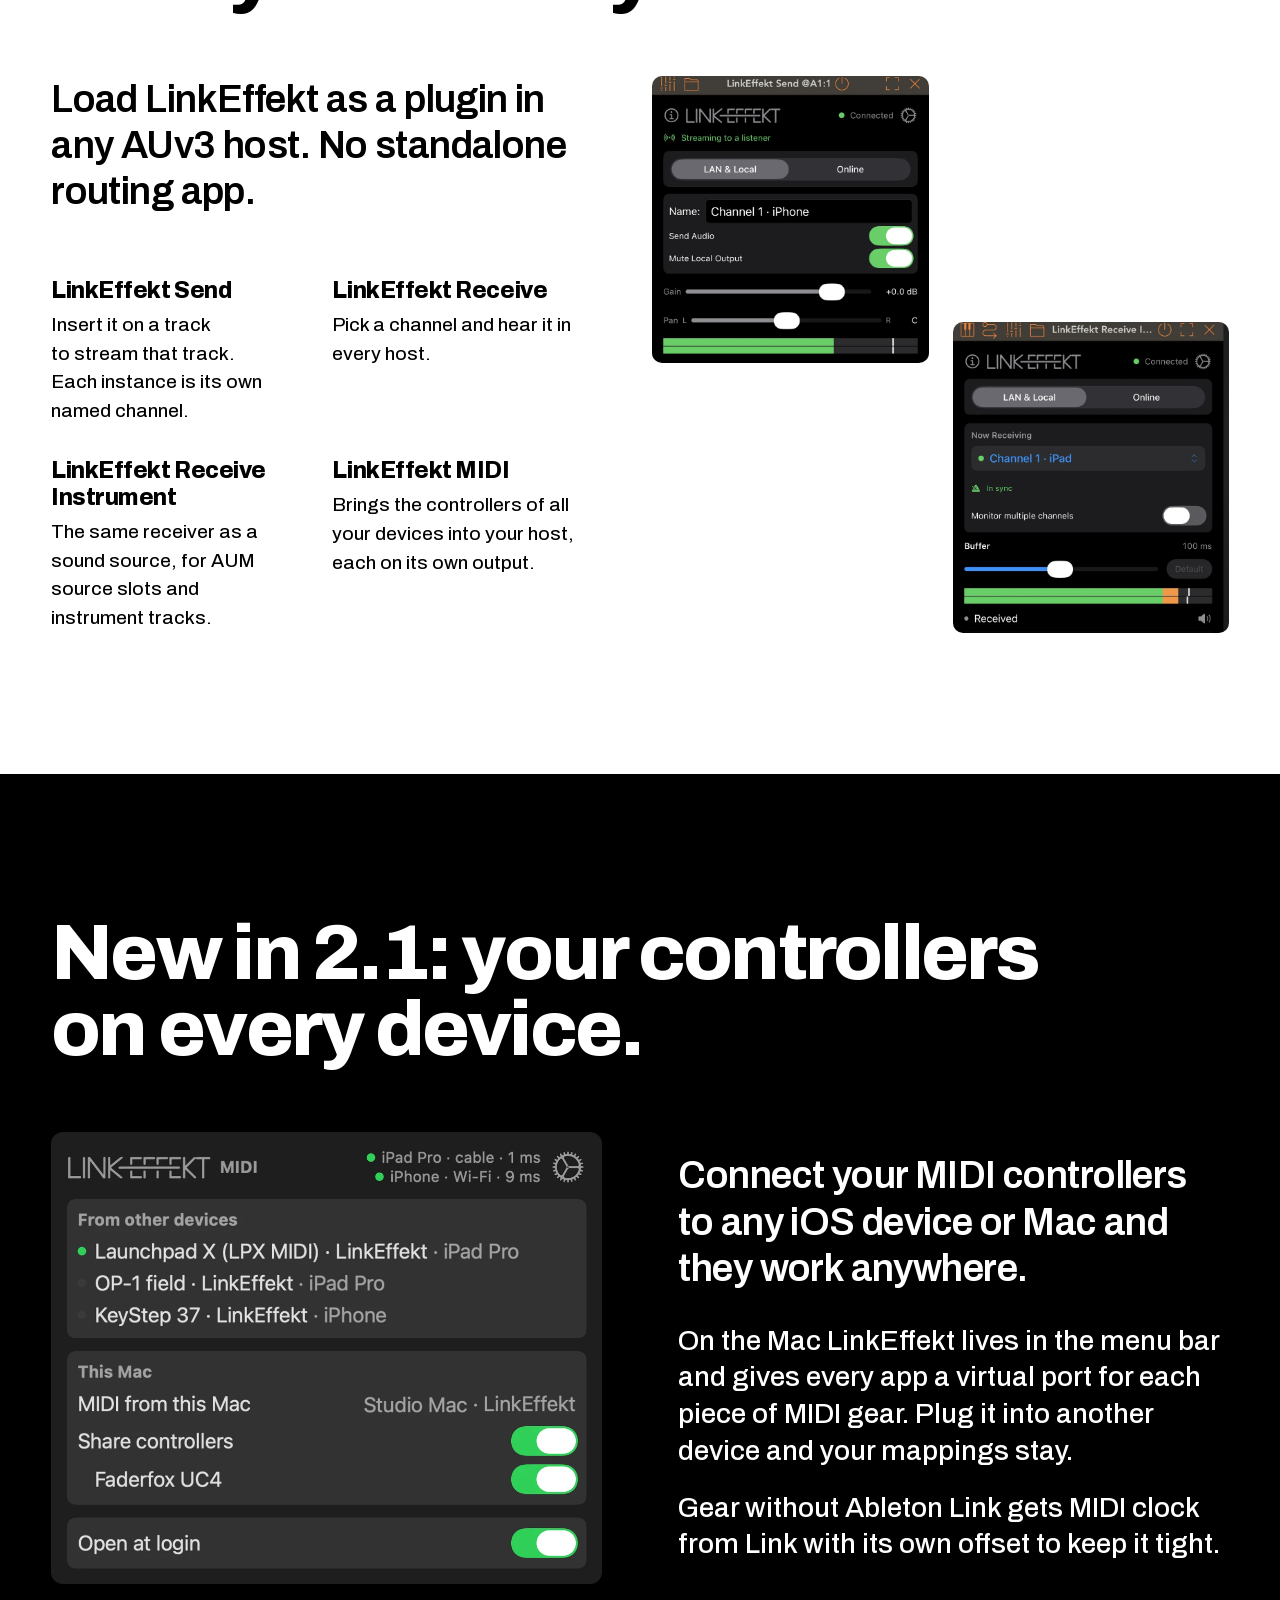
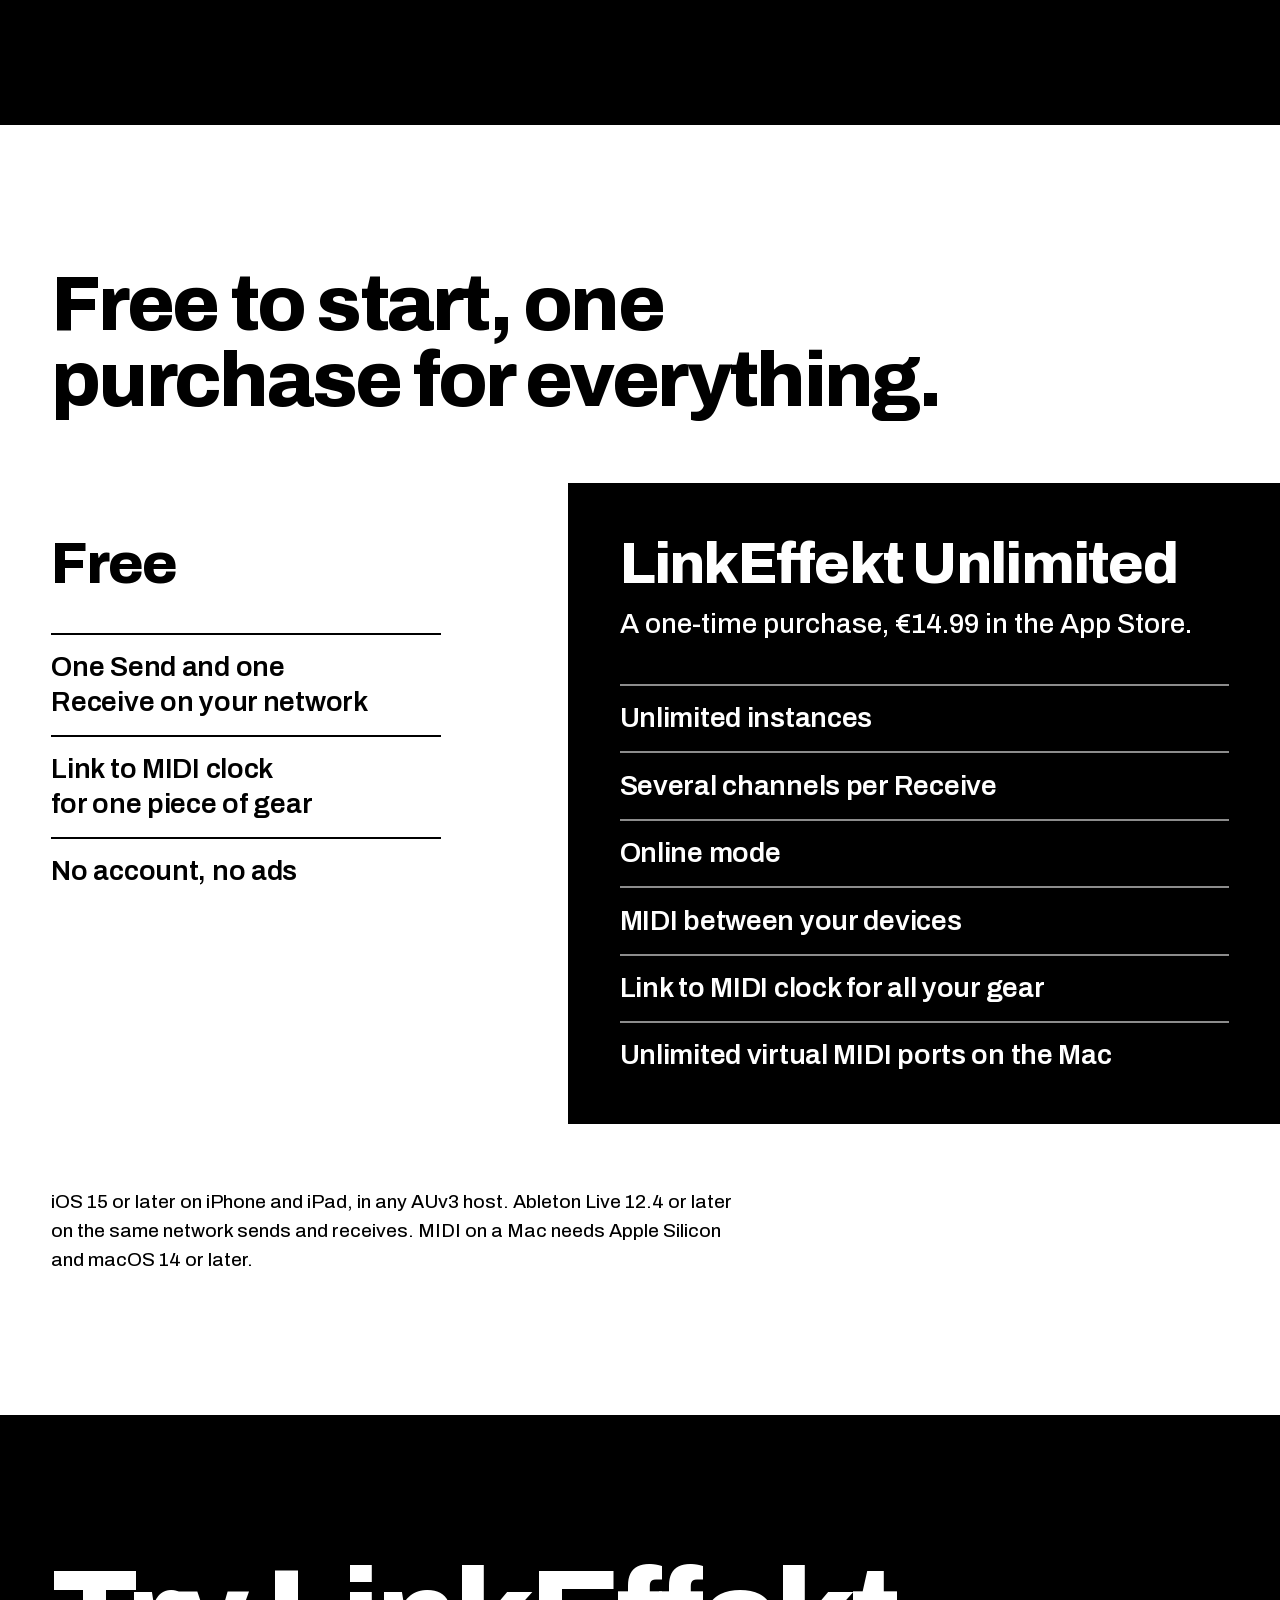
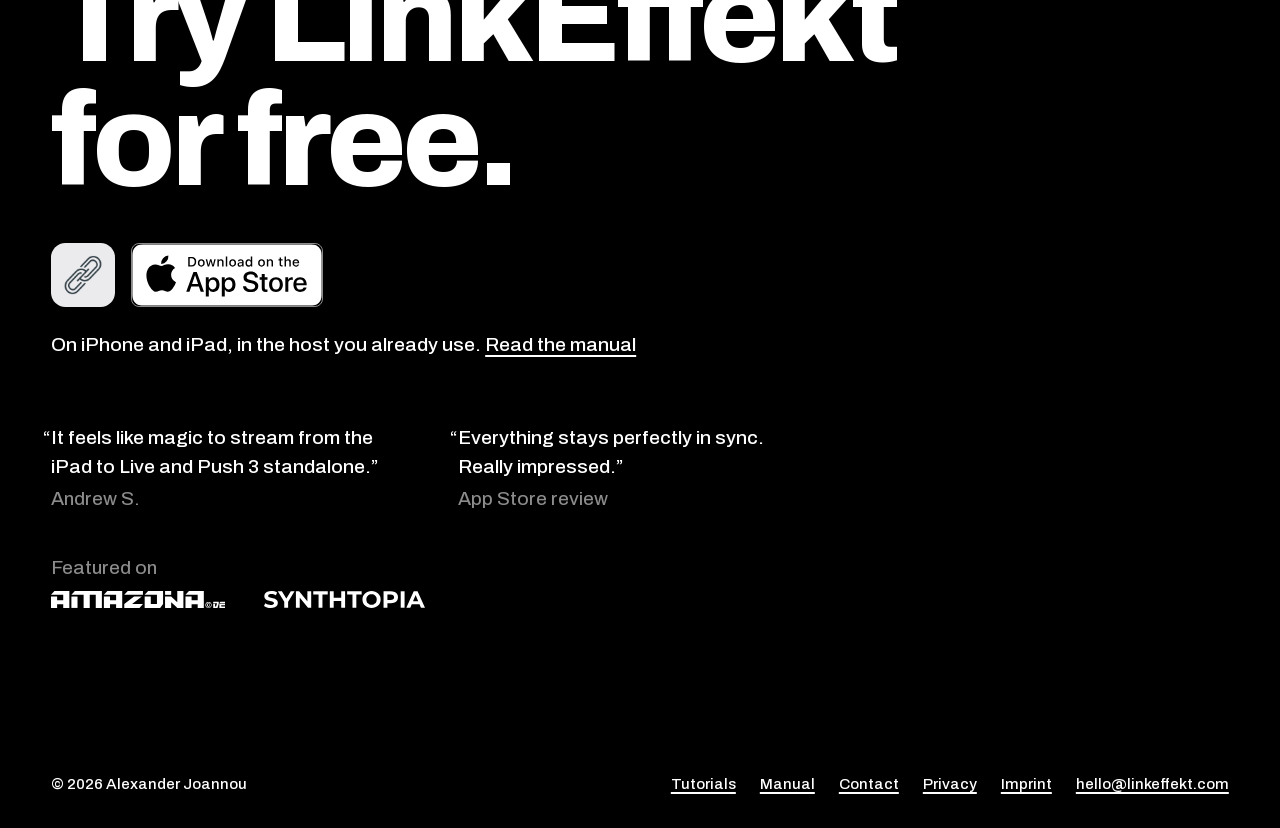
==== commit 206801c0: "Startseite: Farbflächen oben und unten gleich (Alex 28.11.: Abstände am iPhone im Preisabschnitt ver" ====
--- a/index.html
+++ b/index.html
@@ -18,7 +18,7 @@
 <link rel="icon" type="image/png" href="favicon-64.png">
 <link rel="apple-touch-icon" href="icon-180.png">
 <link rel="preload" href="fonts/archivo-var.woff2" as="font" type="font/woff2" crossorigin>
-<link rel="stylesheet" href="home.css?v=33">
+<link rel="stylesheet" href="home.css?v=34">
 <link rel="stylesheet" href="head.css?v=7f80bca2">
 <script>document.documentElement.classList.add('js')</script>
 </head>
--- a/home.css
+++ b/home.css
@@ -170,7 +170,9 @@
 .strip:active, .strip[aria-pressed="true"] { color: var(--ink); }
 @media (hover: hover) and (pointer: fine) { .strip:hover { color: var(--ink); } }
 
-.notes { margin-top: 2rem; min-height: calc(var(--t-lead) * 1.32 * 4); }
+/* no reserved height: a guessed reserve left a hole under short notes and still broke under the longest one;
+   the band now always ends one section gap below the text (farbflaechen.mjs) */
+.notes { margin-top: 2rem; }
 .notes p { max-width: 36ch; }
 .notes p + p { margin-top: 1rem; }
 .js .notes p { display: none; margin: 0; }
@@ -243,6 +245,8 @@
 .tier h3 { font-size: clamp(2rem, 1.2rem + 3vw, 3.6rem); }
 .tier ul { list-style: none; margin-top: clamp(1.5rem, 3vw, 2.5rem); }
 .tier li { font-size: var(--t-lead); font-weight: 600; line-height: 1.25; letter-spacing: -.01em; padding-block: .55em; border-top: 2px solid var(--ink); max-width: 26ch; text-wrap: balance; }
+/* the last line has no rule under it, so its padding would only add to the space at the bottom of the field */
+.tier li:last-child { padding-bottom: 0; }
 .tier-full { padding-inline: clamp(1.5rem, 4vw, 4rem) var(--edge); margin-right: calc(var(--edge) * -1); }
 .tier-full li { max-width: none; border-top-color: var(--dim); }
 .once { margin-top: .6rem; font-size: var(--t-lead); font-weight: 500; }
@@ -284,7 +288,11 @@
   h2 { font-size: min(8.6vw, 3rem); }
   .close h2 { font-size: min(11vw, 4rem); }
   .host, .beat-pair, .price-pair, .midi { grid-template-columns: 1fr; }
-  .tier-full { margin-inline: calc(var(--edge) * -1); padding-inline: var(--edge); }
+  /* stacked, Free, Unlimited and the requirements become full-width bands of their own:
+     each band has the section gap at both of its colour edges */
+  .tier:not(.tier-full) { padding-bottom: var(--gap-section); }
+  .tier-full { margin-inline: calc(var(--edge) * -1); padding: var(--gap-section) var(--edge); }
+  .needs { padding-top: var(--gap-section); }
   .tier li { max-width: none; }
   .host-shots { grid-column: 1; grid-row: auto; }
   .host-shots img:nth-child(2) { align-self: flex-start; }
@@ -298,7 +306,6 @@
   .m-col { font-size: .72em; overflow-wrap: anywhere; }
   .m-to { padding-right: .6em; }
   .routes { min-width: 0; }
-  .notes { min-height: calc(var(--t-lead) * 1.32 * 6); }
 }
 
 /* On the smallest phones six columns only fit with smaller names. */
